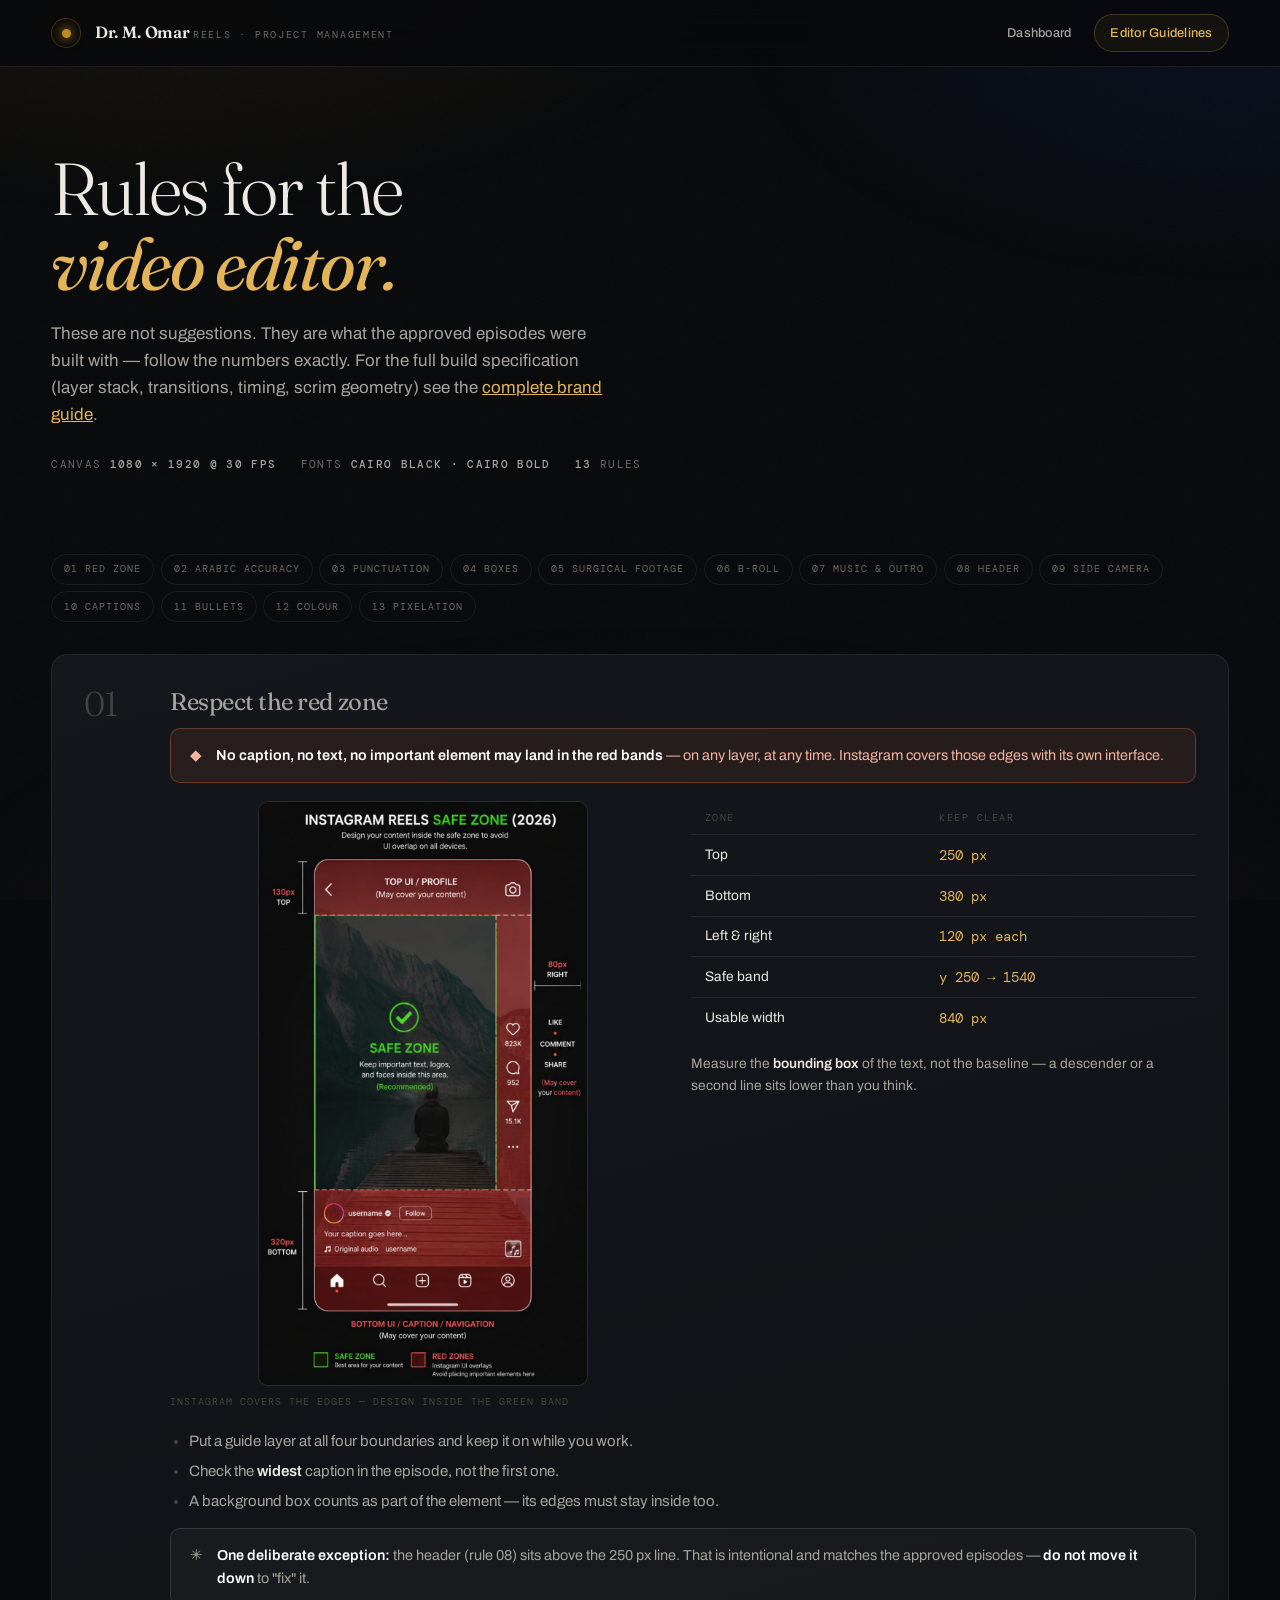
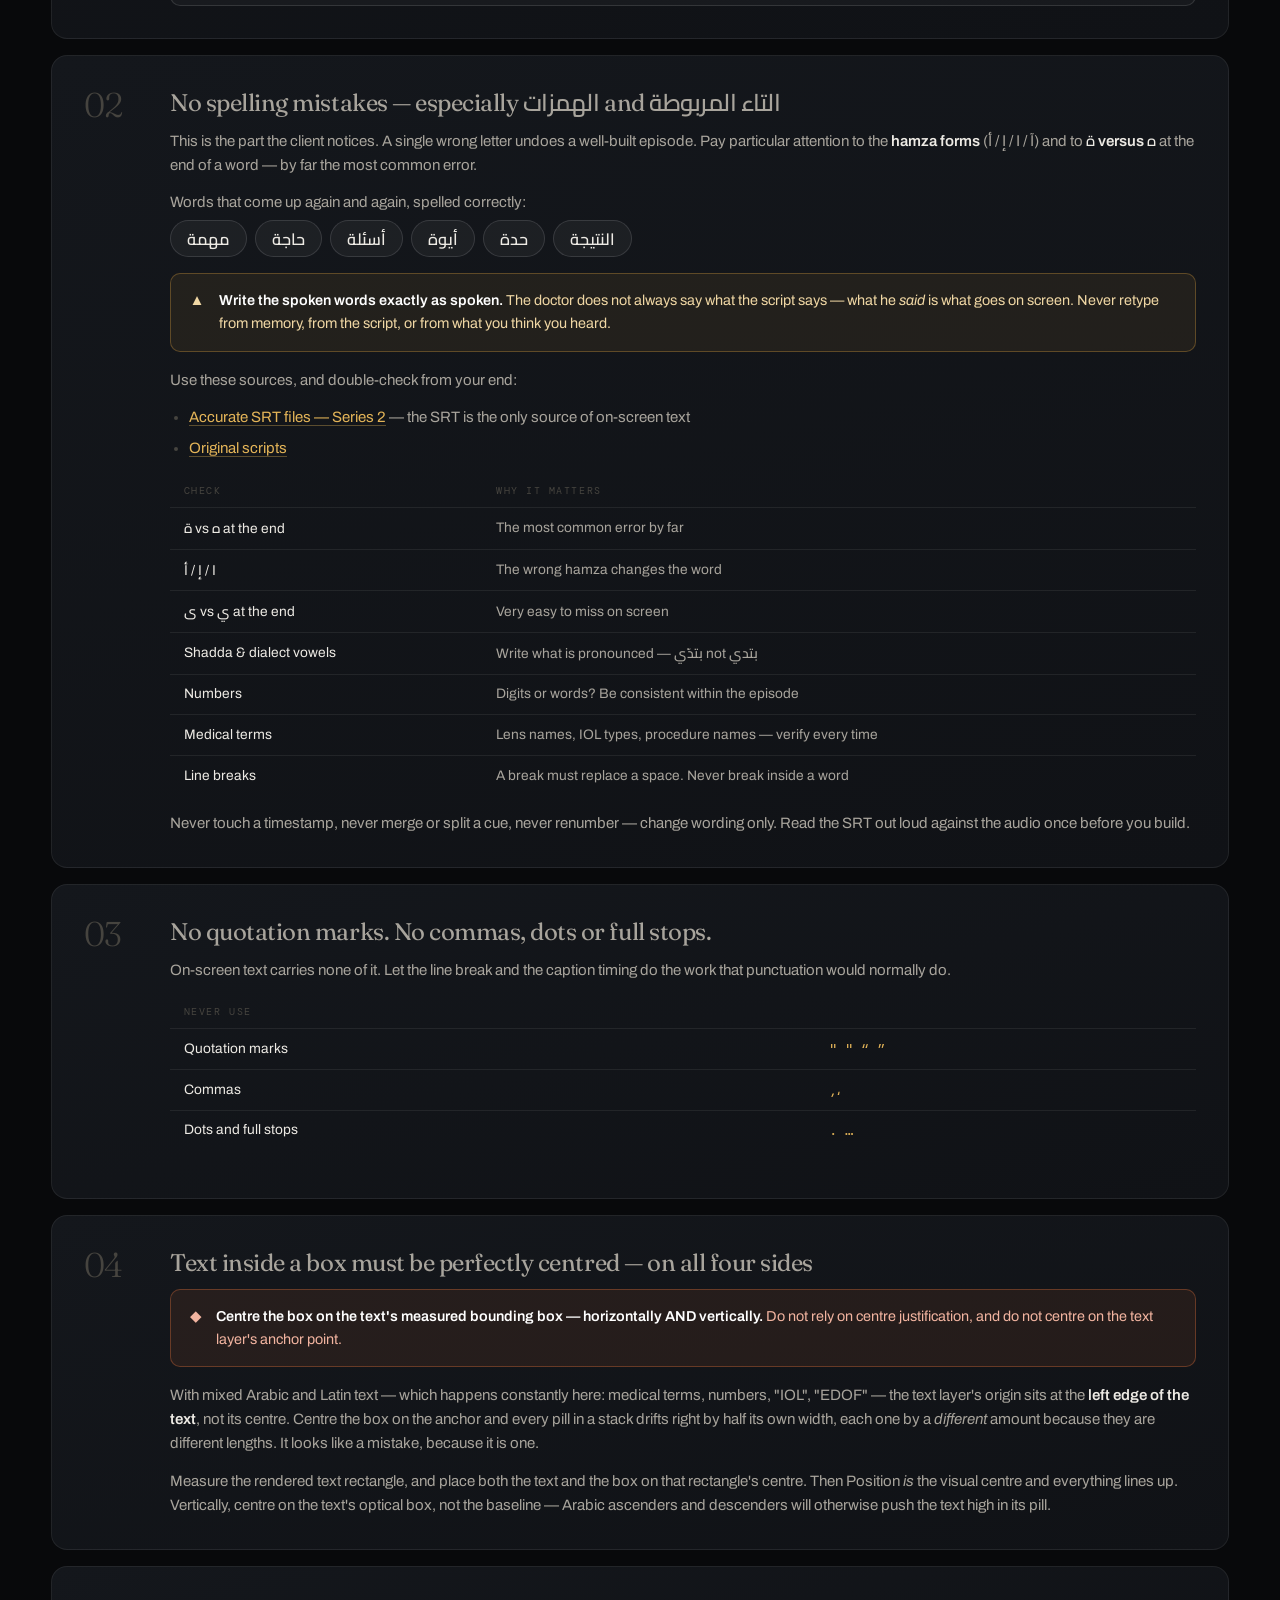
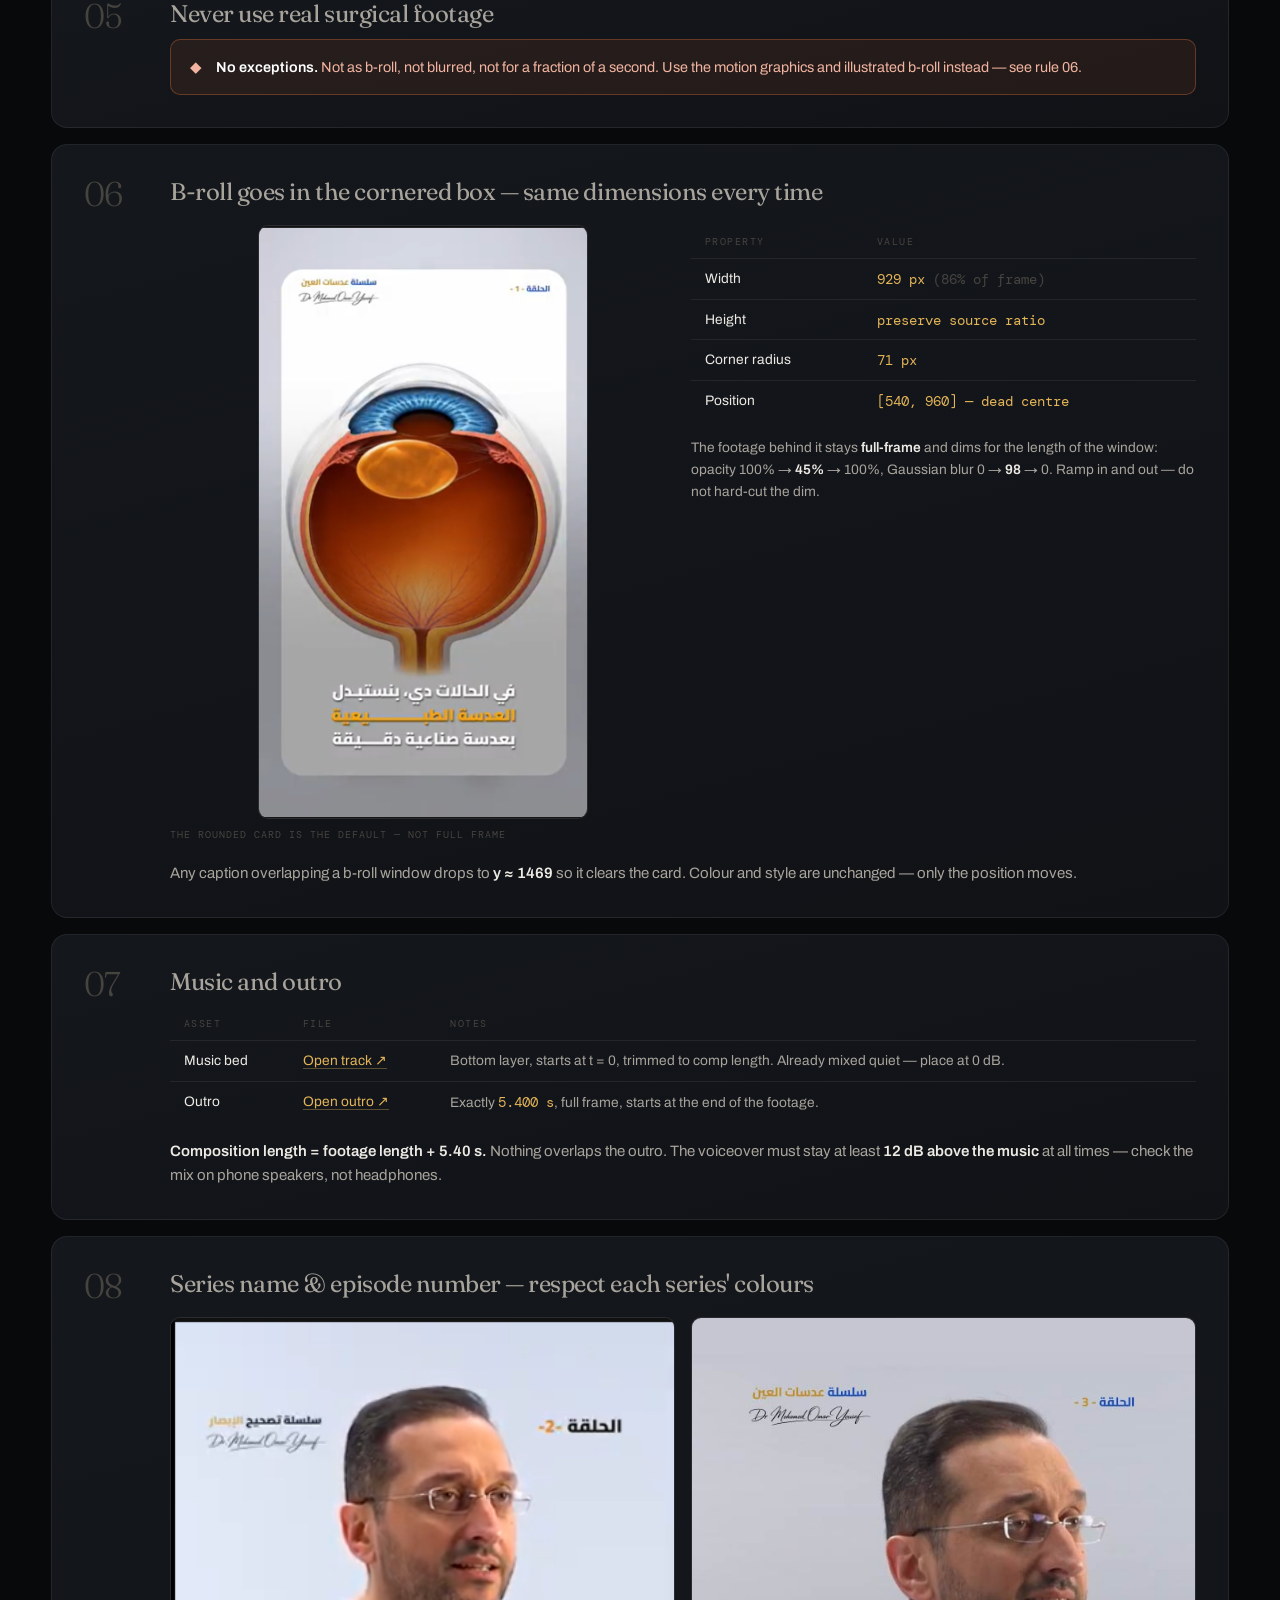
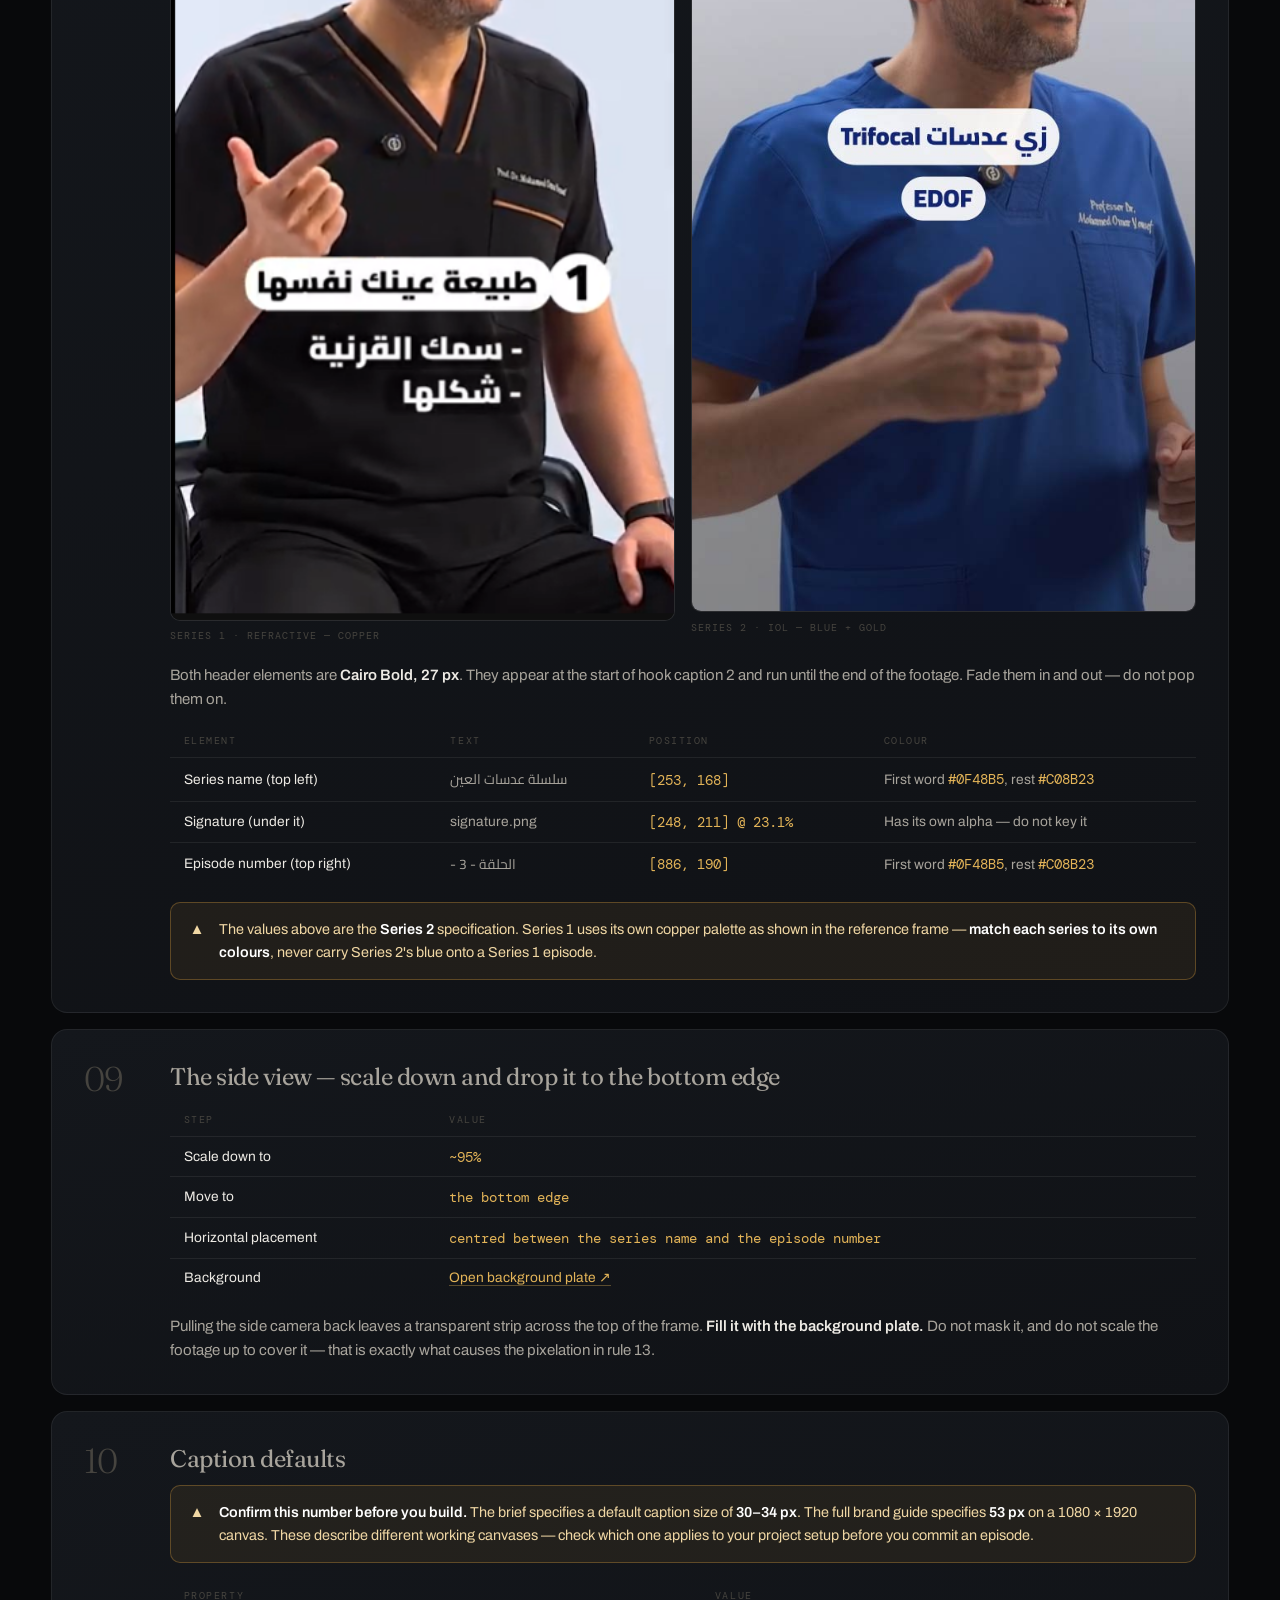
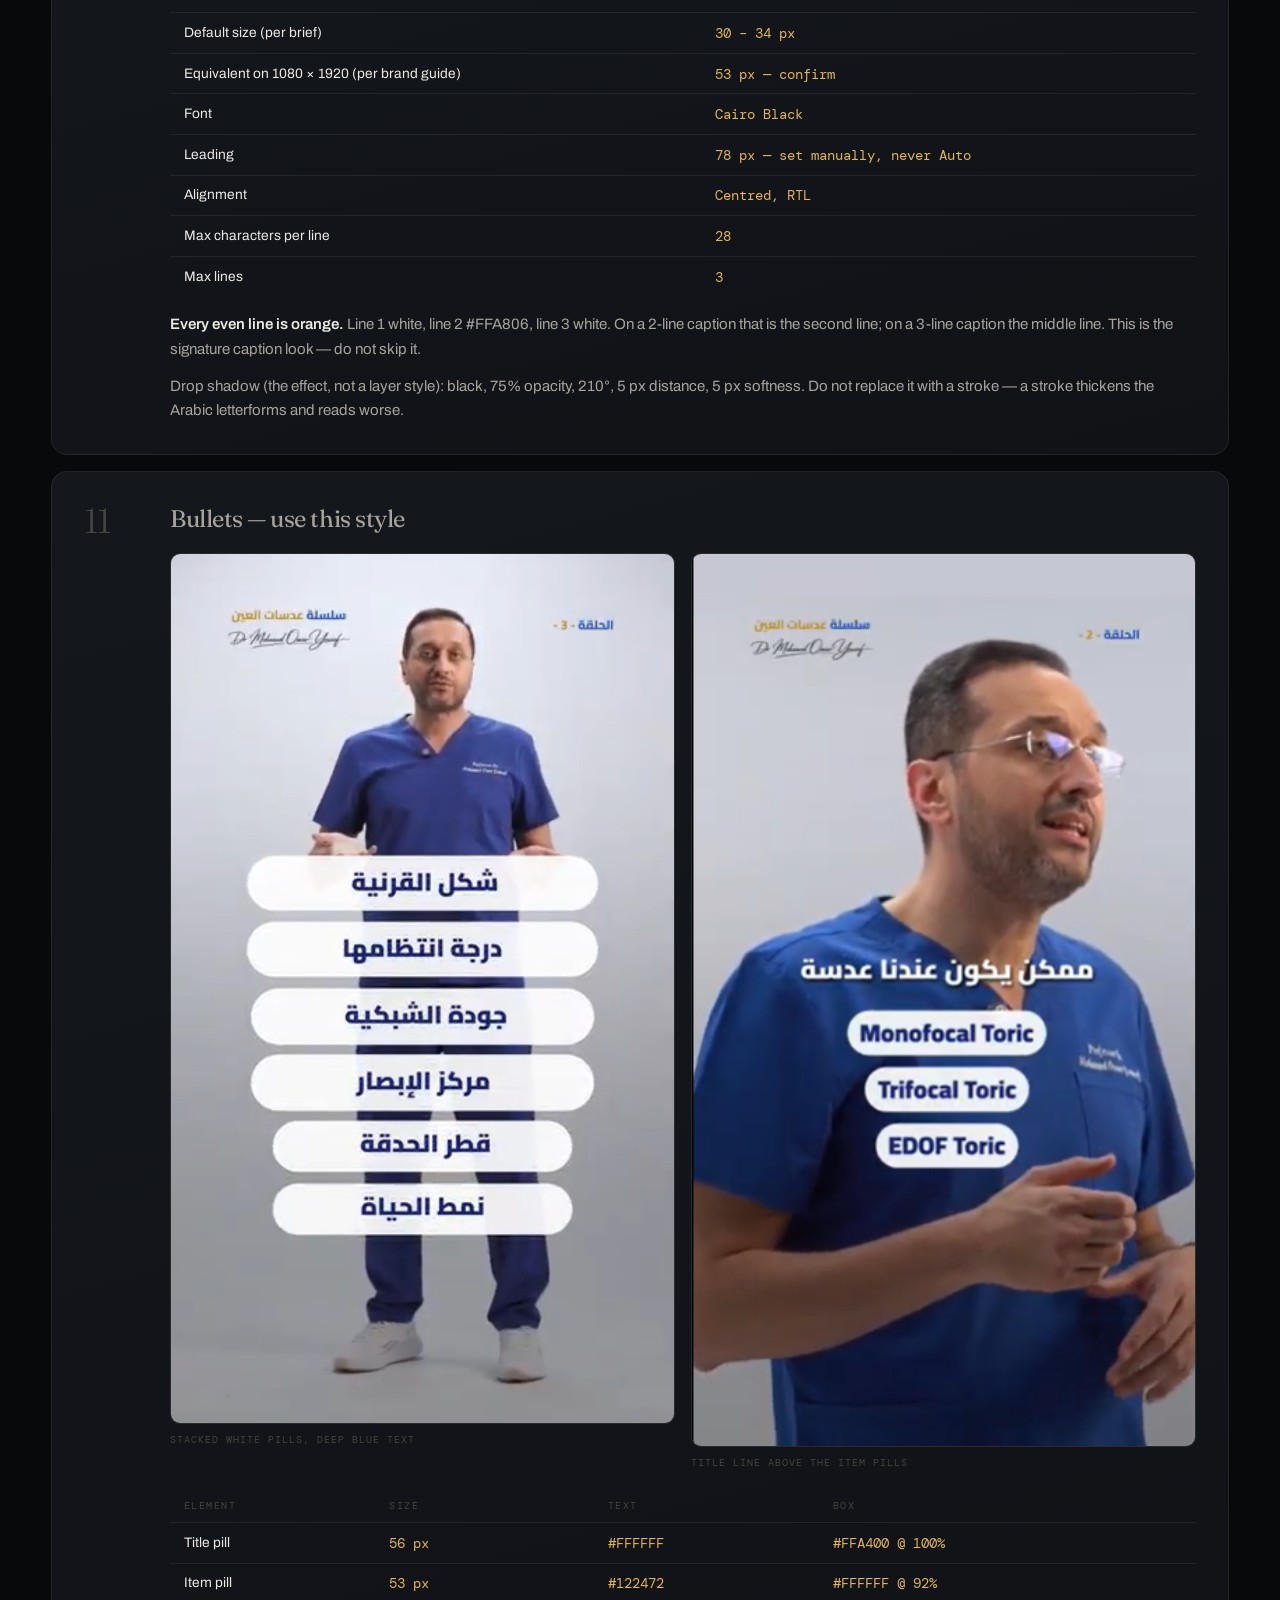
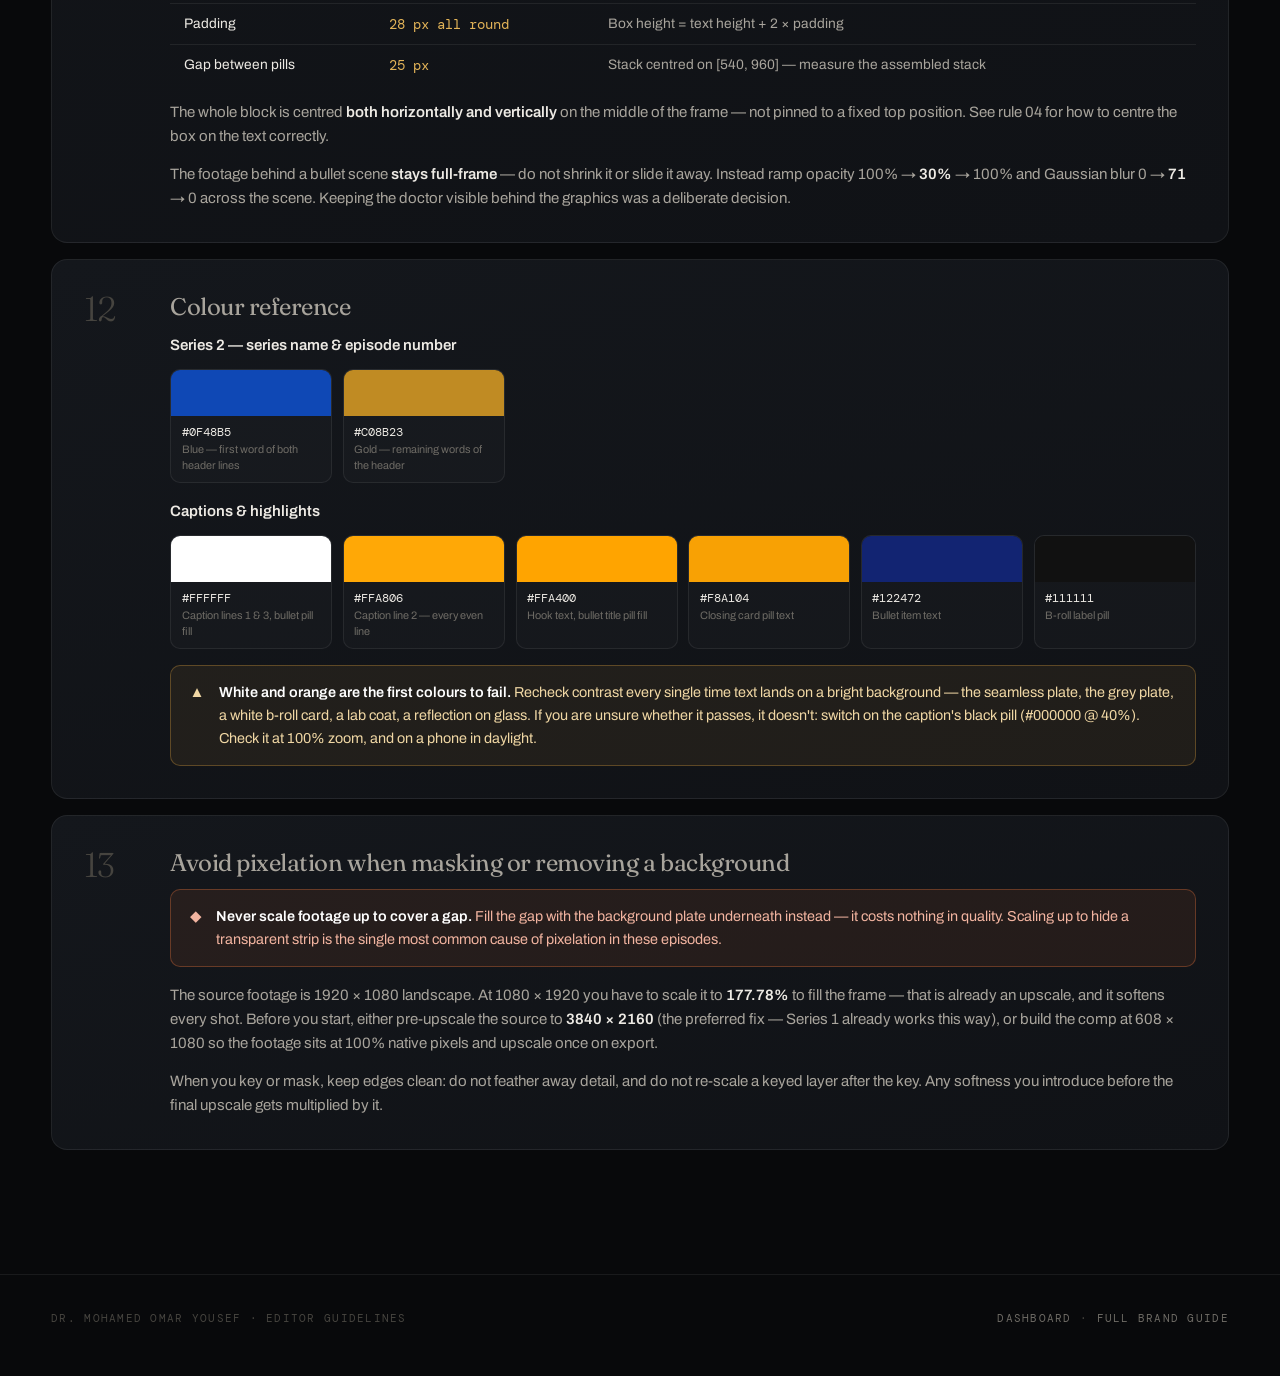
==== guidelines.html @ a5e3f199 "Add reels project management site Static two-view site tracking delivery of 50 reels across three se" ====
<!DOCTYPE html>
<html lang="en">
<head>
<meta charset="utf-8">
<meta name="viewport" content="width=device-width, initial-scale=1">
<title>Editor Guidelines · Dr. M. Omar Reels</title>
<meta name="description" content="Brand and technical rules every reel must follow — red zone, Arabic accuracy, b-roll, headers, bullets and colour.">
<meta name="theme-color" content="#08090B">
<link rel="preconnect" href="https://fonts.googleapis.com">
<link rel="preconnect" href="https://fonts.gstatic.com" crossorigin>
<link rel="stylesheet" href="css/style.css">
<link rel="icon" href="data:image/svg+xml,%3Csvg xmlns='http://www.w3.org/2000/svg' viewBox='0 0 32 32'%3E%3Ccircle cx='16' cy='16' r='14' fill='none' stroke='%23C08B23' stroke-width='2'/%3E%3Ccircle cx='16' cy='16' r='5' fill='%23C08B23'/%3E%3C/svg%3E">
</head>
<body>
<div id="page">

  <!-- ==================================================== masthead ==== -->
  <header class="masthead">
    <div class="shell masthead__in">
      <a class="brand" href="index.html">
        <span class="brand__mark"><i></i></span>
        <span class="brand__txt">
          <span class="brand__name">Dr. M. Omar</span>
          <span class="brand__sub">Reels · Project Management</span>
        </span>
      </a>
      <nav class="nav">
        <a href="index.html">Dashboard</a>
        <a href="guidelines.html" aria-current="page">Editor Guidelines</a>
      </nav>
    </div>
  </header>

  <!-- ======================================================== hero ==== -->
  <section class="shell hero">
    <h1 class="hero__title" data-rise style="animation-delay:.05s">
      Rules for the<br><em>video editor.</em>
    </h1>
    <p class="hero__lede" data-rise style="animation-delay:.14s">
      These are not suggestions. They are what the approved episodes were built with — follow the
      numbers exactly. For the full build specification (layer stack, transitions, timing, scrim
      geometry) see the <a href="M-Omar-Editor-Guide.md" style="color:var(--gold-lift)">complete brand guide</a>.
    </p>
    <div class="hero__meta" data-rise style="animation-delay:.22s">
      <span>Canvas <b>1080 × 1920 @ 30 fps</b></span>
      <span>Fonts <b>Cairo Black · Cairo Bold</b></span>
      <span><b>13</b> rules</span>
    </div>
  </section>

  <section class="shell section section--tight">
    <nav class="toc" aria-label="Jump to a rule">
      <a href="#r1">01 Red zone</a>
      <a href="#r2">02 Arabic accuracy</a>
      <a href="#r3">03 Punctuation</a>
      <a href="#r4">04 Boxes</a>
      <a href="#r5">05 Surgical footage</a>
      <a href="#r6">06 B-roll</a>
      <a href="#r7">07 Music &amp; outro</a>
      <a href="#r8">08 Header</a>
      <a href="#r9">09 Side camera</a>
      <a href="#r10">10 Captions</a>
      <a href="#r11">11 Bullets</a>
      <a href="#r12">12 Colour</a>
      <a href="#r13">13 Pixelation</a>
    </nav>

    <div class="rules">

      <!-- ================================================= 01 red zone -->
      <article class="rule" id="r1">
        <div class="rule__no">01</div>
        <div class="rule__body">
          <h2 class="rule__title">Respect the red zone</h2>

          <div class="callout callout--danger">
            <span class="callout__ic">◆</span>
            <span><strong>No caption, no text, no important element may land in the red bands</strong> —
            on any layer, at any time. Instagram covers those edges with its own interface.</span>
          </div>

          <div class="figs figs--2">
            <figure class="fig--tall">
              <img src="assets/redzones.jpeg" alt="Instagram Reels safe zone diagram showing the top, bottom and side areas covered by Instagram's interface.">
              <figcaption>Instagram covers the edges — design inside the green band</figcaption>
            </figure>
            <div>
              <div class="scroll-x">
                <table class="spec">
                  <thead><tr><th>Zone</th><th>Keep clear</th></tr></thead>
                  <tbody>
                    <tr><td>Top</td><td class="num">250 px</td></tr>
                    <tr><td>Bottom</td><td class="num">380 px</td></tr>
                    <tr><td>Left &amp; right</td><td class="num">120 px each</td></tr>
                    <tr><td>Safe band</td><td class="num">y 250 → 1540</td></tr>
                    <tr><td>Usable width</td><td class="num">840 px</td></tr>
                  </tbody>
                </table>
              </div>
              <p style="font-size:.86rem">Measure the <strong>bounding box</strong> of the text, not the
              baseline — a descender or a second line sits lower than you think.</p>
            </div>
          </div>

          <ul>
            <li>Put a guide layer at all four boundaries and keep it on while you work.</li>
            <li>Check the <strong>widest</strong> caption in the episode, not the first one.</li>
            <li>A background box counts as part of the element — its edges must stay inside too.</li>
          </ul>

          <div class="callout callout--info">
            <span class="callout__ic">✳</span>
            <span><strong>One deliberate exception:</strong> the header (rule 08) sits above the 250 px line.
            That is intentional and matches the approved episodes — <strong>do not move it down</strong> to
            "fix" it.</span>
          </div>
        </div>
      </article>

      <!-- ========================================== 02 arabic accuracy -->
      <article class="rule" id="r2">
        <div class="rule__no">02</div>
        <div class="rule__body">
          <h2 class="rule__title">No spelling mistakes — especially
            <span class="ar-i">الهمزات</span> and <span class="ar-i">التاء المربوطة</span></h2>

          <p>This is the part the client notices. A single wrong letter undoes a well-built episode.
          Pay particular attention to the <strong>hamza forms</strong>
          (<span class="ar-i">أ</span> / <span class="ar-i">إ</span> / <span class="ar-i">ا</span> /
          <span class="ar-i">آ</span>) and to
          <strong><span class="ar-i">ة</span> versus <span class="ar-i">ه</span></strong>
          at the end of a word — by far the most common error.</p>

          <p style="margin-bottom:.35rem">Words that come up again and again, spelled correctly:</p>
          <div class="chips">
            <span class="chip">مهمة</span>
            <span class="chip">حاجة</span>
            <span class="chip">أسئلة</span>
            <span class="chip">أيوة</span>
            <span class="chip">حدة</span>
            <span class="chip">النتيجة</span>
          </div>

          <div class="callout callout--warn">
            <span class="callout__ic">▲</span>
            <span><strong>Write the spoken words exactly as spoken.</strong> The doctor does not always say
            what the script says — what he <em>said</em> is what goes on screen. Never retype from memory,
            from the script, or from what you think you heard.</span>
          </div>

          <p>Use these sources, and double-check from your end:</p>
          <ul>
            <li><a href="https://drive.google.com/drive/folders/1Gv-S6XoAuWYHJNNFXZYc7jdrGKgbDcB-?usp=drive_link" target="_blank" rel="noopener">Accurate SRT files — Series 2</a> — the SRT is the only source of on-screen text</li>
            <li><a href="https://drive.google.com/drive/folders/1Jg8bCKgJIcH0jaZLfi2qgSb6Cyv3QJ2F?usp=sharing" target="_blank" rel="noopener">Original scripts</a></li>
          </ul>

          <div class="scroll-x">
            <table class="spec">
              <thead><tr><th>Check</th><th>Why it matters</th></tr></thead>
              <tbody>
                <tr><td><span class="ar-i">ة</span> vs <span class="ar-i">ه</span> at the end</td><td>The most common error by far</td></tr>
                <tr><td><span class="ar-i">أ</span> / <span class="ar-i">إ</span> / <span class="ar-i">ا</span></td><td>The wrong hamza changes the word</td></tr>
                <tr><td><span class="ar-i">ى</span> vs <span class="ar-i">ي</span> at the end</td><td>Very easy to miss on screen</td></tr>
                <tr><td>Shadda &amp; dialect vowels</td><td>Write what is pronounced — <span class="ar-i">بتدّي</span> not <span class="ar-i">بتدي</span></td></tr>
                <tr><td>Numbers</td><td>Digits or words? Be consistent within the episode</td></tr>
                <tr><td>Medical terms</td><td>Lens names, IOL types, procedure names — verify every time</td></tr>
                <tr><td>Line breaks</td><td>A break must replace a space. Never break inside a word</td></tr>
              </tbody>
            </table>
          </div>

          <p>Never touch a timestamp, never merge or split a cue, never renumber — change wording only.
          Read the SRT out loud against the audio once before you build.</p>
        </div>
      </article>

      <!-- ============================================== 03 punctuation -->
      <article class="rule" id="r3">
        <div class="rule__no">03</div>
        <div class="rule__body">
          <h2 class="rule__title">No quotation marks. No commas, dots or full stops.</h2>
          <p>On-screen text carries none of it. Let the line break and the caption timing do the work
          that punctuation would normally do.</p>
          <div class="scroll-x">
            <table class="spec">
              <thead><tr><th>Never use</th><th></th></tr></thead>
              <tbody>
                <tr><td>Quotation marks</td><td class="num">" "  “ ”</td></tr>
                <tr><td>Commas</td><td class="num">,<span class="ar-i"> ،</span></td></tr>
                <tr><td>Dots and full stops</td><td class="num">. …</td></tr>
              </tbody>
            </table>
          </div>
        </div>
      </article>

      <!-- ==================================================== 04 boxes -->
      <article class="rule" id="r4">
        <div class="rule__no">04</div>
        <div class="rule__body">
          <h2 class="rule__title">Text inside a box must be perfectly centred — on all four sides</h2>

          <div class="callout callout--danger">
            <span class="callout__ic">◆</span>
            <span><strong>Centre the box on the text's measured bounding box — horizontally AND vertically.</strong>
            Do not rely on centre justification, and do not centre on the text layer's anchor point.</span>
          </div>

          <p>With mixed Arabic and Latin text — which happens constantly here: medical terms, numbers,
          "IOL", "EDOF" — the text layer's origin sits at the <strong>left edge of the text</strong>, not
          its centre. Centre the box on the anchor and every pill in a stack drifts right by half its own
          width, each one by a <em>different</em> amount because they are different lengths. It looks like
          a mistake, because it is one.</p>

          <p>Measure the rendered text rectangle, and place both the text and the box on that rectangle's
          centre. Then Position <em>is</em> the visual centre and everything lines up. Vertically, centre on
          the text's optical box, not the baseline — Arabic ascenders and descenders will otherwise push
          the text high in its pill.</p>
        </div>
      </article>

      <!-- ======================================== 05 surgical footage -->
      <article class="rule" id="r5">
        <div class="rule__no">05</div>
        <div class="rule__body">
          <h2 class="rule__title">Never use real surgical footage</h2>
          <div class="callout callout--danger">
            <span class="callout__ic">◆</span>
            <span><strong>No exceptions.</strong> Not as b-roll, not blurred, not for a fraction of a second.
            Use the motion graphics and illustrated b-roll instead — see rule 06.</span>
          </div>
        </div>
      </article>

      <!-- =================================================== 06 b-roll -->
      <article class="rule" id="r6">
        <div class="rule__no">06</div>
        <div class="rule__body">
          <h2 class="rule__title">B-roll goes in the cornered box — same dimensions every time</h2>

          <div class="figs figs--2">
            <figure class="fig--tall">
              <img src="assets/b-roll.png" alt="Reference frame showing an illustrated eye anatomy b-roll inside a rounded-corner card, centred in the frame.">
              <figcaption>The rounded card is the default — not full frame</figcaption>
            </figure>
            <div>
              <div class="scroll-x">
                <table class="spec">
                  <thead><tr><th>Property</th><th>Value</th></tr></thead>
                  <tbody>
                    <tr><td>Width</td><td class="num">929 px <span style="color:var(--ink-4)">(86% of frame)</span></td></tr>
                    <tr><td>Height</td><td class="num">preserve source ratio</td></tr>
                    <tr><td>Corner radius</td><td class="num">71 px</td></tr>
                    <tr><td>Position</td><td class="num">[540, 960] — dead centre</td></tr>
                  </tbody>
                </table>
              </div>
              <p style="font-size:.86rem">The footage behind it stays <strong>full-frame</strong> and dims for
              the length of the window: opacity 100% → <strong>45%</strong> → 100%, Gaussian blur
              0 → <strong>98</strong> → 0. Ramp in and out — do not hard-cut the dim.</p>
            </div>
          </div>

          <p>Any caption overlapping a b-roll window drops to <strong>y ≈ 1469</strong> so it clears the card.
          Colour and style are unchanged — only the position moves.</p>
        </div>
      </article>

      <!-- ============================================ 07 music & outro -->
      <article class="rule" id="r7">
        <div class="rule__no">07</div>
        <div class="rule__body">
          <h2 class="rule__title">Music and outro</h2>
          <div class="scroll-x">
            <table class="spec">
              <thead><tr><th>Asset</th><th>File</th><th>Notes</th></tr></thead>
              <tbody>
                <tr>
                  <td>Music bed</td>
                  <td><a href="https://drive.google.com/file/d/1z9OhkHvdQCPN05PzRhO80NV8N_zx_z05/view?usp=drive_link" target="_blank" rel="noopener">Open track ↗</a></td>
                  <td>Bottom layer, starts at t = 0, trimmed to comp length. Already mixed quiet — place at 0 dB.</td>
                </tr>
                <tr>
                  <td>Outro</td>
                  <td><a href="https://drive.google.com/file/d/1ix5SlYmuafrogoQrj1qOy3j7zuZPOysA/view?usp=drive_link" target="_blank" rel="noopener">Open outro ↗</a></td>
                  <td>Exactly <span class="num">5.400 s</span>, full frame, starts at the end of the footage.</td>
                </tr>
              </tbody>
            </table>
          </div>
          <p><strong>Composition length = footage length + 5.40 s.</strong> Nothing overlaps the outro.
          The voiceover must stay at least <strong>12 dB above the music</strong> at all times — check the
          mix on phone speakers, not headphones.</p>
        </div>
      </article>

      <!-- =================================================== 08 header -->
      <article class="rule" id="r8">
        <div class="rule__no">08</div>
        <div class="rule__body">
          <h2 class="rule__title">Series name &amp; episode number — respect each series' colours</h2>

          <div class="figs figs--2">
            <figure>
              <img src="assets/series%20name%20and%20episode%20number1.png" alt="Frame from Series 1 showing the series name top-left in copper and the episode number top-right.">
              <figcaption>Series 1 · Refractive — copper</figcaption>
            </figure>
            <figure>
              <img src="assets/series%20name%20and%20episode%20number2.jpg" alt="Frame from Series 2 showing the series name top-left in blue and gold and the episode number top-right.">
              <figcaption>Series 2 · IOL — blue + gold</figcaption>
            </figure>
          </div>

          <p>Both header elements are <strong>Cairo Bold, 27 px</strong>. They appear at the start of hook
          caption 2 and run until the end of the footage. Fade them in and out — do not pop them on.</p>

          <div class="scroll-x">
            <table class="spec">
              <thead><tr><th>Element</th><th>Text</th><th>Position</th><th>Colour</th></tr></thead>
              <tbody>
                <tr>
                  <td>Series name (top left)</td>
                  <td><span class="ar">سلسلة عدسات العين</span></td>
                  <td class="num">[253, 168]</td>
                  <td>First word <span class="num">#0F48B5</span>, rest <span class="num">#C08B23</span></td>
                </tr>
                <tr>
                  <td>Signature (under it)</td>
                  <td>signature.png</td>
                  <td class="num">[248, 211] @ 23.1%</td>
                  <td>Has its own alpha — do not key it</td>
                </tr>
                <tr>
                  <td>Episode number (top right)</td>
                  <td><span class="ar">الحلقة - 3 -</span></td>
                  <td class="num">[886, 190]</td>
                  <td>First word <span class="num">#0F48B5</span>, rest <span class="num">#C08B23</span></td>
                </tr>
              </tbody>
            </table>
          </div>

          <div class="callout callout--warn">
            <span class="callout__ic">▲</span>
            <span>The values above are the <strong>Series 2</strong> specification. Series 1 uses its own
            copper palette as shown in the reference frame — <strong>match each series to its own colours</strong>,
            never carry Series 2's blue onto a Series 1 episode.</span>
          </div>
        </div>
      </article>

      <!-- ============================================== 09 side camera -->
      <article class="rule" id="r9">
        <div class="rule__no">09</div>
        <div class="rule__body">
          <h2 class="rule__title">The side view — scale down and drop it to the bottom edge</h2>

          <div class="scroll-x">
            <table class="spec">
              <thead><tr><th>Step</th><th>Value</th></tr></thead>
              <tbody>
                <tr><td>Scale down to</td><td class="num">~95%</td></tr>
                <tr><td>Move to</td><td class="num">the bottom edge</td></tr>
                <tr><td>Horizontal placement</td><td class="num">centred between the series name and the episode number</td></tr>
                <tr><td>Background</td><td><a href="https://drive.google.com/file/d/1zzOFiGHV4MzyqHwbMk514cpH5InfbuA6/view?usp=drive_link" target="_blank" rel="noopener">Open background plate ↗</a></td></tr>
              </tbody>
            </table>
          </div>

          <p>Pulling the side camera back leaves a transparent strip across the top of the frame.
          <strong>Fill it with the background plate.</strong> Do not mask it, and do not scale the footage
          up to cover it — that is exactly what causes the pixelation in rule 13.</p>
        </div>
      </article>

      <!-- ================================================= 10 captions -->
      <article class="rule" id="r10">
        <div class="rule__no">10</div>
        <div class="rule__body">
          <h2 class="rule__title">Caption defaults</h2>

          <div class="callout callout--warn">
            <span class="callout__ic">▲</span>
            <span><strong>Confirm this number before you build.</strong> The brief specifies a default caption
            size of <strong>30–34 px</strong>. The full brand guide specifies <strong>53 px</strong> on a
            1080 × 1920 canvas. These describe different working canvases — check which one applies to your
            project setup before you commit an episode.</span>
          </div>

          <div class="scroll-x">
            <table class="spec">
              <thead><tr><th>Property</th><th>Value</th></tr></thead>
              <tbody>
                <tr><td>Default size (per brief)</td><td class="num">30 – 34 px</td></tr>
                <tr><td>Equivalent on 1080 × 1920 (per brand guide)</td><td class="num">53 px — confirm</td></tr>
                <tr><td>Font</td><td class="num">Cairo Black</td></tr>
                <tr><td>Leading</td><td class="num">78 px — set manually, never Auto</td></tr>
                <tr><td>Alignment</td><td class="num">Centred, RTL</td></tr>
                <tr><td>Max characters per line</td><td class="num">28</td></tr>
                <tr><td>Max lines</td><td class="num">3</td></tr>
              </tbody>
            </table>
          </div>

          <p><strong>Every even line is orange.</strong> Line 1 white, line 2 <span class="num">#FFA806</span>,
          line 3 white. On a 2-line caption that is the second line; on a 3-line caption the middle line.
          This is the signature caption look — do not skip it.</p>

          <p>Drop shadow (the effect, not a layer style): black, 75% opacity, 210°, 5 px distance, 5 px
          softness. Do not replace it with a stroke — a stroke thickens the Arabic letterforms and reads worse.</p>
        </div>
      </article>

      <!-- ================================================== 11 bullets -->
      <article class="rule" id="r11">
        <div class="rule__no">11</div>
        <div class="rule__body">
          <h2 class="rule__title">Bullets — use this style</h2>

          <div class="figs figs--2">
            <figure>
              <img src="assets/bullets.jpeg" alt="Frame showing six white rounded pills stacked vertically with deep blue Arabic text, over the doctor.">
              <figcaption>Stacked white pills, deep blue text</figcaption>
            </figure>
            <figure>
              <img src="assets/bullets%202.png" alt="Frame showing a white heading line above three smaller white pills containing lens type names.">
              <figcaption>Title line above the item pills</figcaption>
            </figure>
          </div>

          <div class="scroll-x">
            <table class="spec">
              <thead><tr><th>Element</th><th>Size</th><th>Text</th><th>Box</th></tr></thead>
              <tbody>
                <tr><td>Title pill</td><td class="num">56 px</td><td class="num">#FFFFFF</td><td class="num">#FFA400 @ 100%</td></tr>
                <tr><td>Item pill</td><td class="num">53 px</td><td class="num">#122472</td><td class="num">#FFFFFF @ 92%</td></tr>
                <tr><td>Padding</td><td class="num">28 px all round</td><td colspan="2">Box height = text height + 2 × padding</td></tr>
                <tr><td>Gap between pills</td><td class="num">25 px</td><td colspan="2">Stack centred on [540, 960] — measure the assembled stack</td></tr>
              </tbody>
            </table>
          </div>

          <p>The whole block is centred <strong>both horizontally and vertically</strong> on the middle of the
          frame — not pinned to a fixed top position. See rule 04 for how to centre the box on the text
          correctly.</p>

          <p>The footage behind a bullet scene <strong>stays full-frame</strong> — do not shrink it or slide
          it away. Instead ramp opacity 100% → <strong>30%</strong> → 100% and Gaussian blur
          0 → <strong>71</strong> → 0 across the scene. Keeping the doctor visible behind the graphics was a
          deliberate decision.</p>
        </div>
      </article>

      <!-- =================================================== 12 colour -->
      <article class="rule" id="r12">
        <div class="rule__no">12</div>
        <div class="rule__body">
          <h2 class="rule__title">Colour reference</h2>

          <p style="margin-bottom:.75rem"><strong>Series 2 — series name &amp; episode number</strong></p>
          <div class="swatches">
            <div class="sw"><div class="sw__c" style="background:#0F48B5"></div><div class="sw__m"><div class="sw__hex">#0F48B5</div><div class="sw__u">Blue — first word of both header lines</div></div></div>
            <div class="sw"><div class="sw__c" style="background:#C08B23"></div><div class="sw__m"><div class="sw__hex">#C08B23</div><div class="sw__u">Gold — remaining words of the header</div></div></div>
          </div>

          <p style="margin-bottom:.75rem"><strong>Captions &amp; highlights</strong></p>
          <div class="swatches">
            <div class="sw"><div class="sw__c" style="background:#FFFFFF"></div><div class="sw__m"><div class="sw__hex">#FFFFFF</div><div class="sw__u">Caption lines 1 &amp; 3, bullet pill fill</div></div></div>
            <div class="sw"><div class="sw__c" style="background:#FFA806"></div><div class="sw__m"><div class="sw__hex">#FFA806</div><div class="sw__u">Caption line 2 — every even line</div></div></div>
            <div class="sw"><div class="sw__c" style="background:#FFA400"></div><div class="sw__m"><div class="sw__hex">#FFA400</div><div class="sw__u">Hook text, bullet title pill fill</div></div></div>
            <div class="sw"><div class="sw__c" style="background:#F8A104"></div><div class="sw__m"><div class="sw__hex">#F8A104</div><div class="sw__u">Closing card pill text</div></div></div>
            <div class="sw"><div class="sw__c" style="background:#122472"></div><div class="sw__m"><div class="sw__hex">#122472</div><div class="sw__u">Bullet item text</div></div></div>
            <div class="sw"><div class="sw__c" style="background:#111111"></div><div class="sw__m"><div class="sw__hex">#111111</div><div class="sw__u">B-roll label pill</div></div></div>
          </div>

          <div class="callout callout--warn">
            <span class="callout__ic">▲</span>
            <span><strong>White and orange are the first colours to fail.</strong> Recheck contrast every single
            time text lands on a bright background — the seamless plate, the grey plate, a white b-roll card, a
            lab coat, a reflection on glass. If you are unsure whether it passes, it doesn't: switch on the
            caption's black pill (<span class="num">#000000</span> @ 40%). Check it at 100% zoom, and on a
            phone in daylight.</span>
          </div>
        </div>
      </article>

      <!-- =============================================== 13 pixelation -->
      <article class="rule" id="r13">
        <div class="rule__no">13</div>
        <div class="rule__body">
          <h2 class="rule__title">Avoid pixelation when masking or removing a background</h2>

          <div class="callout callout--danger">
            <span class="callout__ic">◆</span>
            <span><strong>Never scale footage up to cover a gap.</strong> Fill the gap with the background
            plate underneath instead — it costs nothing in quality. Scaling up to hide a transparent strip
            is the single most common cause of pixelation in these episodes.</span>
          </div>

          <p>The source footage is 1920 × 1080 landscape. At 1080 × 1920 you have to scale it to
          <strong>177.78%</strong> to fill the frame — that is already an upscale, and it softens every shot.
          Before you start, either pre-upscale the source to <strong>3840 × 2160</strong> (the preferred fix —
          Series 1 already works this way), or build the comp at 608 × 1080 so the footage sits at 100% native
          pixels and upscale once on export.</p>

          <p>When you key or mask, keep edges clean: do not feather away detail, and do not re-scale a keyed
          layer after the key. Any softness you introduce before the final upscale gets multiplied by it.</p>
        </div>
      </article>

    </div>
  </section>

  <!-- ======================================================== foot ==== -->
  <footer class="foot">
    <div class="shell foot__in">
      <span>Dr. Mohamed Omar Yousef · Editor guidelines</span>
      <span><a href="index.html">Dashboard</a> · <a href="M-Omar-Editor-Guide.md">Full brand guide</a></span>
    </div>
  </footer>

</div>
</body>
</html>
---- css/style.css ----
/* ============================================================================
   Dr. M. Omar Reels — Project Management System
   Design: clinical luxury. Near-black ground, warm gold hairlines,
   high-contrast serif display, restrained motion.
   ========================================================================== */

@import url('https://fonts.googleapis.com/css2?family=Fraunces:opsz,wght@9..144,300;9..144,400;9..144,600;9..144,700&family=Archivo:wght@400;500;600;700&family=DM+Mono:wght@400;500&family=Cairo:wght@400;600;700;900&display=swap');

/* ---------------------------------------------------------------- tokens -- */
:root {
  /* ground */
  --ground:        #08090B;
  --ground-2:      #0C0E11;
  --panel:         #101216;
  --panel-2:       #14171C;
  --panel-hi:      #191D23;

  /* hairlines */
  --line:          rgba(255, 255, 255, 0.07);
  --line-2:        rgba(255, 255, 255, 0.12);
  --line-gold:     rgba(192, 139, 35, 0.30);

  /* ink */
  --ink:           #EDEAE4;
  --ink-2:         #A8A49C;
  --ink-3:         #6E6B65;
  --ink-4:         #46443F;

  /* brand */
  --gold:          #C08B23;
  --gold-lift:     #E3B458;
  --gold-glow:     rgba(192, 139, 35, 0.14);

  /* status */
  --st-published:      #C08B23;
  --st-approved:       #4CA96B;
  --st-revisions:      #E2703A;
  --st-review:         #E0A33E;
  --st-notstarted:     #3A3D44;

  /* geometry */
  --r-sm: 6px;
  --r-md: 10px;
  --r-lg: 16px;
  --r-xl: 22px;

  --pad:      clamp(1.15rem, 3.2vw, 2rem);
  --gutter:   clamp(1.1rem, 4vw, 3.25rem);
  --maxw:     1280px;

  /* type */
  --f-display: 'Fraunces', 'Iowan Old Style', Georgia, serif;
  --f-ui:      'Archivo', 'Helvetica Neue', Helvetica, sans-serif;
  --f-mono:    'DM Mono', ui-monospace, 'SF Mono', Menlo, monospace;
  --f-ar:      'Cairo', 'Segoe UI', Tahoma, sans-serif;

  --ease: cubic-bezier(0.22, 0.68, 0.36, 1);
}

/* ------------------------------------------------------------------ base -- */
*, *::before, *::after { box-sizing: border-box; }

html { -webkit-text-size-adjust: 100%; scroll-behavior: smooth; }

body {
  margin: 0;
  background: var(--ground);
  color: var(--ink);
  font-family: var(--f-ui);
  font-size: 15px;
  line-height: 1.6;
  -webkit-font-smoothing: antialiased;
  -moz-osx-font-smoothing: grayscale;
  overflow-x: hidden;
}

/* atmospheric wash — two very slow radial gradients, fixed behind everything */
body::before {
  content: "";
  position: fixed;
  inset: 0;
  pointer-events: none;
  z-index: 0;
  background:
    radial-gradient(78vw 52vh at 12% -8%, rgba(192, 139, 35, 0.10), transparent 62%),
    radial-gradient(64vw 46vh at 96% 4%, rgba(15, 72, 181, 0.11), transparent 60%),
    radial-gradient(90vw 60vh at 50% 108%, rgba(200, 128, 46, 0.06), transparent 66%);
}

/* fine grain overlay for depth */
body::after {
  content: "";
  position: fixed;
  inset: 0;
  pointer-events: none;
  z-index: 1;
  opacity: 0.035;
  background-image: url("data:image/svg+xml,%3Csvg xmlns='http://www.w3.org/2000/svg' width='140' height='140'%3E%3Cfilter id='n'%3E%3CfeTurbulence type='fractalNoise' baseFrequency='0.9' numOctaves='3'/%3E%3C/filter%3E%3Crect width='140' height='140' filter='url(%23n)'/%3E%3C/svg%3E");
}

#page { position: relative; z-index: 2; }

a { color: inherit; }

::selection { background: rgba(192, 139, 35, 0.30); color: #fff; }

:focus-visible {
  outline: 2px solid var(--gold-lift);
  outline-offset: 3px;
  border-radius: 3px;
}

.shell {
  width: 100%;
  max-width: var(--maxw);
  margin-inline: auto;
  padding-inline: var(--gutter);
}

/* Grid and flex items default to min-width:auto, which lets a wide child
   (a table, a long token) push its container past the viewport. Every direct
   item of a grid here is allowed to shrink instead. */
.dash > *, .dash__side > *, .miniset > *, .serieslist > *,
.rules > *, .figs > *, .swatches > *, .updates > * { min-width: 0; }
.rule__body, .series__names, .update__list { min-width: 0; }

/* Arabic text — always RTL, always Cairo, never breaks the LTR layout */
.ar {
  font-family: var(--f-ar);
  direction: rtl;
  unicode-bidi: isolate;
  text-align: right;
  line-height: 1.85;
}

/* Inline Arabic sitting inside an English sentence. `isolate` is what keeps
   the visual order matching the source order — without it, adjacent Arabic
   runs either side of an English word swap places. */
.ar-i {
  font-family: var(--f-ar);
  direction: rtl;
  unicode-bidi: isolate;
  font-weight: 600;
}

.mono {
  font-family: var(--f-mono);
  font-feature-settings: "tnum" 1;
}

/* eyebrow label used above every major block */
.eyebrow {
  font-family: var(--f-mono);
  font-size: 0.66rem;
  letter-spacing: 0.22em;
  text-transform: uppercase;
  color: var(--ink-3);
  display: flex;
  align-items: center;
  gap: 0.9rem;
  margin: 0 0 1.4rem;
}
.eyebrow::after {
  content: "";
  flex: 1;
  height: 1px;
  background: linear-gradient(90deg, var(--line-2), transparent);
}

/* ============================================================== masthead == */
.masthead {
  position: sticky;
  top: 0;
  z-index: 60;
  background: rgba(8, 9, 11, 0.82);
  backdrop-filter: blur(18px) saturate(140%);
  -webkit-backdrop-filter: blur(18px) saturate(140%);
  border-bottom: 1px solid var(--line);
}

.masthead__in {
  display: flex;
  align-items: center;
  justify-content: space-between;
  gap: 1.5rem;
  min-height: 66px;
  padding-block: 0.75rem;
}

.brand {
  display: flex;
  align-items: center;
  gap: 0.85rem;
  text-decoration: none;
  min-width: 0;
}

/* the eye mark */
.brand__mark {
  flex: none;
  width: 30px;
  height: 30px;
  border-radius: 50%;
  border: 1px solid var(--line-gold);
  display: grid;
  place-items: center;
  background: radial-gradient(circle at 50% 50%, var(--gold-glow), transparent 70%);
}
.brand__mark i {
  width: 9px;
  height: 9px;
  border-radius: 50%;
  background: var(--gold);
  box-shadow: 0 0 12px 1px rgba(192, 139, 35, 0.55);
  display: block;
}

.brand__txt { min-width: 0; }
.brand__name {
  font-family: var(--f-display);
  font-weight: 600;
  font-size: 1.02rem;
  letter-spacing: -0.01em;
  line-height: 1.15;
  white-space: nowrap;
}
.brand__sub {
  font-family: var(--f-mono);
  font-size: 0.6rem;
  letter-spacing: 0.18em;
  text-transform: uppercase;
  color: var(--ink-3);
  white-space: nowrap;
}

.nav { display: flex; align-items: center; gap: 0.4rem; }

.nav a {
  font-size: 0.8rem;
  font-weight: 500;
  letter-spacing: 0.02em;
  text-decoration: none;
  color: var(--ink-2);
  padding: 0.5rem 0.95rem;
  border-radius: 999px;
  border: 1px solid transparent;
  transition: color 0.22s var(--ease), background 0.22s var(--ease), border-color 0.22s var(--ease);
  white-space: nowrap;
}
.nav a:hover { color: var(--ink); background: rgba(255,255,255,0.045); }
.nav a[aria-current="page"] {
  color: var(--gold-lift);
  border-color: var(--line-gold);
  background: rgba(192, 139, 35, 0.07);
}

/* On narrow screens the brand strapline and the two nav links collide.
   Drop the strapline first, then tighten the nav. */
@media (max-width: 560px) {
  .masthead__in { gap: 0.75rem; }
  .brand__sub { display: none; }
  .brand__name { font-size: 0.95rem; }
  .nav a { padding: 0.45rem 0.7rem; font-size: 0.74rem; }
}
@media (max-width: 380px) {
  .brand__name { font-size: 0.86rem; }
  .nav a { padding: 0.4rem 0.55rem; font-size: 0.68rem; }
}

/* =================================================================== hero = */
.hero {
  padding-block: clamp(2.75rem, 7vw, 5.25rem) clamp(1.75rem, 4vw, 2.75rem);
}

.hero__title {
  font-family: var(--f-display);
  font-optical-sizing: auto;
  font-weight: 300;
  font-size: clamp(2.35rem, 7.2vw, 4.6rem);
  line-height: 1.02;
  letter-spacing: -0.028em;
  margin: 0 0 1.15rem;
  max-width: 15ch;
}
.hero__title em {
  font-style: italic;
  font-weight: 400;
  color: var(--gold-lift);
}

.hero__lede {
  color: var(--ink-2);
  font-size: clamp(0.95rem, 1.5vw, 1.06rem);
  max-width: 56ch;
  margin: 0 0 1.75rem;
}

.hero__meta {
  display: flex;
  flex-wrap: wrap;
  align-items: center;
  gap: 0.6rem 1.5rem;
  font-family: var(--f-mono);
  font-size: 0.7rem;
  letter-spacing: 0.12em;
  text-transform: uppercase;
  color: var(--ink-3);
}
.hero__meta b { color: var(--ink-2); font-weight: 500; }

.pulse {
  display: inline-block;
  width: 6px; height: 6px;
  border-radius: 50%;
  background: var(--st-approved);
  margin-right: 0.5rem;
  box-shadow: 0 0 0 0 rgba(76, 169, 107, 0.6);
  animation: pulse 2.6s infinite;
}
@keyframes pulse {
  0%   { box-shadow: 0 0 0 0 rgba(76, 169, 107, 0.5); }
  70%  { box-shadow: 0 0 0 7px rgba(76, 169, 107, 0); }
  100% { box-shadow: 0 0 0 0 rgba(76, 169, 107, 0); }
}

/* ============================================================== sections == */
.section { padding-block: clamp(2.25rem, 5vw, 3.5rem); }
.section--tight { padding-block: clamp(1.5rem, 3vw, 2.25rem); }

/* ============================================================= dashboard == */
.dash {
  display: grid;
  grid-template-columns: 1.45fr 1fr;
  gap: 1rem;
  align-items: stretch;
}
@media (max-width: 900px) { .dash { grid-template-columns: 1fr; } }

.card {
  position: relative;
  background: linear-gradient(160deg, var(--panel-2), var(--panel));
  border: 1px solid var(--line);
  border-radius: var(--r-lg);
  padding: var(--pad);
  overflow: hidden;
}

/* --- overall card --- */
.overall { display: flex; flex-direction: column; justify-content: space-between; gap: 1.5rem; }

.overall__glow {
  position: absolute;
  top: -55%; right: -18%;
  width: 62%; aspect-ratio: 1;
  border-radius: 50%;
  background: radial-gradient(circle, var(--gold-glow), transparent 68%);
  pointer-events: none;
}

.overall__num {
  display: flex;
  align-items: baseline;
  gap: 0.5rem;
  font-family: var(--f-display);
  font-weight: 300;
  letter-spacing: -0.04em;
  line-height: 0.9;
}
.overall__num .big {
  font-size: clamp(4.2rem, 15vw, 9rem);
  color: var(--ink);
}
.overall__num .of {
  font-size: clamp(1.4rem, 4vw, 2.4rem);
  color: var(--ink-4);
}

.overall__pct {
  font-family: var(--f-mono);
  font-size: 0.78rem;
  letter-spacing: 0.1em;
  color: var(--gold-lift);
  text-transform: uppercase;
}

/* --- right column stack --- */
.dash__side { display: grid; gap: 1rem; grid-template-rows: auto 1fr; }

.kpi { display: flex; align-items: center; justify-content: space-between; gap: 1rem; }
.kpi__num {
  font-family: var(--f-display);
  font-weight: 300;
  font-size: clamp(2.4rem, 7vw, 3.4rem);
  line-height: 1;
  letter-spacing: -0.035em;
}
.kpi__lbl {
  font-family: var(--f-mono);
  font-size: 0.66rem;
  letter-spacing: 0.18em;
  text-transform: uppercase;
  color: var(--ink-3);
  text-align: right;
  max-width: 15ch;
}
.kpi--review .kpi__num { color: var(--st-review); }

/* --- per-series mini cards --- */
.miniset { display: grid; gap: 0.7rem; align-content: start; }

.mini {
  position: relative;
  display: grid;
  grid-template-columns: 1fr auto;
  align-items: center;
  gap: 0.35rem 1rem;
  padding: 0.9rem 1rem 0.9rem 1.15rem;
  background: rgba(255,255,255,0.022);
  border: 1px solid var(--line);
  border-radius: var(--r-md);
  text-decoration: none;
  transition: background 0.25s var(--ease), border-color 0.25s var(--ease), transform 0.25s var(--ease);
}
.mini:hover {
  background: rgba(255,255,255,0.05);
  border-color: var(--line-2);
  transform: translateX(2px);
}
.mini::before {
  content: "";
  position: absolute;
  left: 0; top: 12%; bottom: 12%;
  width: 2px;
  border-radius: 0 2px 2px 0;
  background: var(--accent, var(--gold));
}
.mini__name {
  font-size: 0.86rem;
  font-weight: 600;
  letter-spacing: -0.005em;
}
.mini__name span {
  font-family: var(--f-mono);
  font-size: 0.62rem;
  letter-spacing: 0.14em;
  color: var(--ink-4);
  margin-right: 0.55rem;
}
.mini__count {
  font-family: var(--f-mono);
  font-size: 0.78rem;
  color: var(--ink-2);
  white-space: nowrap;
}
.mini__count b { color: var(--accent-lift, var(--gold-lift)); font-weight: 500; }
.mini__bar { grid-column: 1 / -1; }

/* --- segmented progress bar --- */
.bar {
  display: flex;
  width: 100%;
  height: 5px;
  border-radius: 999px;
  overflow: hidden;
  background: rgba(255,255,255,0.05);
  gap: 1.5px;
}
.bar--lg { height: 9px; gap: 2px; }

.bar span {
  display: block;
  height: 100%;
  width: 0;
  transition: width 1.1s var(--ease);
}
.bar span:first-child { border-radius: 999px 0 0 999px; }
.bar span:last-child  { border-radius: 0 999px 999px 0; }

.seg-published   { background: var(--st-published); }
.seg-approved    { background: var(--st-approved); }
.seg-revisions   { background: var(--st-revisions); }
.seg-in-review   { background: var(--st-review); }
.seg-not-started { background: var(--st-notstarted); }

/* legend */
.legend {
  display: flex;
  flex-wrap: wrap;
  gap: 0.45rem 1.15rem;
  margin-top: 1.15rem;
  font-family: var(--f-mono);
  font-size: 0.64rem;
  letter-spacing: 0.1em;
  text-transform: uppercase;
  color: var(--ink-3);
}
.legend i {
  display: inline-block;
  width: 8px; height: 8px;
  border-radius: 2px;
  margin-right: 0.45rem;
  vertical-align: 0;
}

/* ================================================================ updates = */
.updates { display: grid; gap: 0.85rem; }

.update {
  display: grid;
  grid-template-columns: 118px 1fr;
  gap: 0 1.75rem;
  padding: 1.15rem 1.35rem;
  background: linear-gradient(160deg, var(--panel-2), var(--panel));
  border: 1px solid var(--line);
  border-radius: var(--r-md);
}
.update--latest {
  border-color: var(--line-gold);
  background:
    linear-gradient(160deg, rgba(192, 139, 35, 0.09), rgba(192, 139, 35, 0.015)),
    var(--panel-2);
}

.update__date {
  font-family: var(--f-mono);
  font-size: 0.72rem;
  letter-spacing: 0.06em;
  color: var(--ink-3);
  padding-top: 0.15rem;
}
.update--latest .update__date { color: var(--gold-lift); }

.update__tag {
  display: inline-block;
  margin-top: 0.5rem;
  font-size: 0.56rem;
  letter-spacing: 0.2em;
  padding: 0.15rem 0.5rem;
  border: 1px solid var(--line-gold);
  border-radius: 999px;
  color: var(--gold-lift);
}

.update__list { margin: 0; padding: 0; list-style: none; display: grid; gap: 0.75rem; }
.update__item { display: flex; gap: 0.75rem; align-items: baseline; }
.update__owner {
  flex: none;
  font-family: var(--f-mono);
  font-size: 0.66rem;
  letter-spacing: 0.12em;
  text-transform: uppercase;
  color: var(--ground);
  background: var(--gold);
  padding: 0.2rem 0.55rem;
  border-radius: var(--r-sm);
  font-weight: 500;
}
.update__text { color: var(--ink); font-size: 0.94rem; }

@media (max-width: 620px) {
  .update { grid-template-columns: 1fr; gap: 0.9rem; }
  .update__tag { margin-top: 0.35rem; margin-left: 0.6rem; }
}

/* =============================================================== accordion */
.serieslist { display: grid; gap: 0.9rem; }

.series {
  border: 1px solid var(--line);
  border-radius: var(--r-lg);
  background: linear-gradient(165deg, var(--panel-2), var(--panel));
  overflow: hidden;
  position: relative;
}
.series::before {
  content: "";
  position: absolute;
  left: 0; top: 0; bottom: 0;
  width: 3px;
  background: linear-gradient(180deg, var(--accent), transparent 85%);
}

.series__head {
  width: 100%;
  display: grid;
  grid-template-columns: auto 1fr auto auto;
  align-items: center;
  gap: 0.3rem 1.35rem;
  padding: 1.3rem clamp(1rem, 3vw, 1.75rem);
  background: none;
  border: 0;
  color: inherit;
  font: inherit;
  text-align: left;
  cursor: pointer;
  transition: background 0.25s var(--ease);
}
.series__head:hover { background: rgba(255,255,255,0.028); }

.series__no {
  font-family: var(--f-mono);
  font-size: 0.64rem;
  letter-spacing: 0.16em;
  color: var(--accent-lift);
  border: 1px solid var(--line-2);
  border-radius: 999px;
  padding: 0.3rem 0.7rem;
  white-space: nowrap;
}

.series__names { min-width: 0; }
.series__name {
  font-family: var(--f-display);
  font-weight: 400;
  font-size: clamp(1.25rem, 3.2vw, 1.72rem);
  letter-spacing: -0.02em;
  line-height: 1.15;
}
.series__namear {
  font-family: var(--f-ar);
  direction: rtl;
  unicode-bidi: isolate;
  font-size: 0.82rem;
  color: var(--ink-3);
  line-height: 1.7;
  display: block;
}

.series__stat { text-align: right; white-space: nowrap; }
.series__count {
  font-family: var(--f-mono);
  font-size: 0.95rem;
  color: var(--ink);
}
.series__count b { color: var(--accent-lift); font-weight: 500; }
.series__of { color: var(--ink-4); }
.series__statlbl {
  font-family: var(--f-mono);
  font-size: 0.58rem;
  letter-spacing: 0.18em;
  text-transform: uppercase;
  color: var(--ink-4);
  display: block;
}

.series__chev {
  width: 30px; height: 30px;
  display: grid; place-items: center;
  border: 1px solid var(--line-2);
  border-radius: 50%;
  color: var(--ink-2);
  transition: transform 0.32s var(--ease), border-color 0.25s var(--ease), color 0.25s var(--ease);
}
.series__head[aria-expanded="true"] .series__chev {
  transform: rotate(180deg);
  border-color: var(--accent);
  color: var(--accent-lift);
}
.series__chev svg { width: 13px; height: 13px; }

.series__barwrap { grid-column: 1 / -1; padding-top: 0.35rem; }

/* TBD colour flag */
.tbd {
  display: inline-block;
  font-family: var(--f-mono);
  font-size: 0.54rem;
  letter-spacing: 0.16em;
  text-transform: uppercase;
  color: var(--st-revisions);
  border: 1px dashed rgba(226, 112, 58, 0.5);
  border-radius: 999px;
  padding: 0.1rem 0.45rem;
  margin-left: 0.6rem;
  vertical-align: 2px;
}

/* --- panel body --- */
.series__body {
  display: grid;
  grid-template-rows: 0fr;
  transition: grid-template-rows 0.42s var(--ease);
}
.series__body[data-open="true"] { grid-template-rows: 1fr; }
.series__bodyin { overflow: hidden; }

/* ================================================================== table = */
.tbl { width: 100%; border-collapse: collapse; }

.tbl thead th {
  font-family: var(--f-mono);
  font-size: 0.6rem;
  font-weight: 400;
  letter-spacing: 0.18em;
  text-transform: uppercase;
  color: var(--ink-4);
  text-align: left;
  padding: 0.75rem clamp(0.5rem, 1.5vw, 0.9rem);
  border-top: 1px solid var(--line);
  border-bottom: 1px solid var(--line);
  background: rgba(0,0,0,0.22);
  white-space: nowrap;
}
.tbl thead th:first-child { padding-left: clamp(1rem, 3vw, 1.75rem); }
.tbl thead th:last-child  { padding-right: clamp(1rem, 3vw, 1.75rem); text-align: right; }
/* the Episode column holds right-aligned Arabic — its header follows it */
.tbl thead th:nth-child(2) { text-align: right; }

.tbl tbody tr {
  border-bottom: 1px solid var(--line);
  transition: background 0.2s var(--ease);
}
.tbl tbody tr:last-child { border-bottom: 0; }
.tbl tbody tr:hover { background: rgba(255,255,255,0.026); }
.tbl tbody tr.is-linked { cursor: pointer; }

.tbl td {
  padding: 0.85rem clamp(0.5rem, 1.5vw, 0.9rem);
  vertical-align: middle;
}
.tbl td:first-child { padding-left: clamp(1rem, 3vw, 1.75rem); }
.tbl td:last-child  { padding-right: clamp(1rem, 3vw, 1.75rem); text-align: right; }

/* episode number */
.ep {
  font-family: var(--f-mono);
  font-size: 0.75rem;
  color: var(--ink-2);
  white-space: nowrap;
}
.ep--intro { color: var(--accent-lift); letter-spacing: 0.1em; text-transform: uppercase; font-size: 0.66rem; }

/* title cell */
.tcell { display: flex; align-items: center; gap: 0.7rem; justify-content: flex-end; }
.ttl {
  font-family: var(--f-ar);
  direction: rtl;
  unicode-bidi: isolate;
  text-align: right;
  font-size: 0.94rem;
  line-height: 1.75;
  color: var(--ink);
  flex: 1;
  min-width: 0;
}

.linkchip {
  flex: none;
  display: inline-grid;
  place-items: center;
  width: 26px; height: 26px;
  border-radius: 50%;
  border: 1px solid var(--line-2);
  color: var(--ink-3);
  text-decoration: none;
  transition: all 0.22s var(--ease);
}
.linkchip:hover {
  color: var(--ground);
  background: var(--gold);
  border-color: var(--gold);
  transform: translateY(-1px);
}
.linkchip svg { width: 11px; height: 11px; }

/* status pill */
.pill {
  display: inline-flex;
  align-items: center;
  gap: 0.45rem;
  font-family: var(--f-mono);
  font-size: 0.63rem;
  letter-spacing: 0.13em;
  text-transform: uppercase;
  padding: 0.32rem 0.7rem;
  border-radius: 999px;
  border: 1px solid;
  white-space: nowrap;
}
.pill i { width: 5px; height: 5px; border-radius: 50%; background: currentColor; flex: none; }

.pill--published   { color: var(--ground);        background: var(--st-published); border-color: var(--st-published); font-weight: 500; }
.pill--published i { background: var(--ground); }
.pill--approved    { color: var(--st-approved);   background: rgba(76,169,107,0.10);  border-color: rgba(76,169,107,0.42); }
.pill--revisions   { color: var(--st-revisions);  background: rgba(226,112,58,0.09);  border-color: rgba(226,112,58,0.45); border-style: dashed; }
.pill--in-review   { color: var(--st-review);     background: rgba(224,163,62,0.09);  border-color: rgba(224,163,62,0.40); }
.pill--not-started { color: var(--ink-3);         background: transparent;            border-color: var(--line-2); }

/* reviewer checkboxes (display only) */
.checks { display: flex; gap: 1.1rem; align-items: center; }

.chk {
  display: inline-flex;
  align-items: center;
  gap: 0.45rem;
  font-size: 0.76rem;
  color: var(--ink-3);
  white-space: nowrap;
}
.chk__box {
  width: 15px; height: 15px;
  flex: none;
  border-radius: 4px;
  border: 1px solid var(--line-2);
  display: grid;
  place-items: center;
  color: transparent;
  transition: all 0.22s var(--ease);
}
.chk__box svg { width: 9px; height: 9px; }
.chk.is-on { color: var(--ink); }
.chk.is-on .chk__box {
  background: var(--st-approved);
  border-color: var(--st-approved);
  color: var(--ground);
}

/* the band that covers the checkboxes once approved / published */
.band {
  display: flex;
  align-items: center;
  justify-content: center;
  gap: 0.5rem;
  font-family: var(--f-mono);
  font-size: 0.62rem;
  letter-spacing: 0.2em;
  text-transform: uppercase;
  padding: 0.42rem 0.85rem;
  border-radius: var(--r-sm);
  white-space: nowrap;
}
.band--ready {
  color: var(--st-approved);
  background: rgba(76, 169, 107, 0.11);
  border: 1px solid rgba(76, 169, 107, 0.34);
}
.band--published {
  color: var(--gold-lift);
  background: rgba(192, 139, 35, 0.13);
  border: 1px solid var(--line-gold);
}
.band svg { width: 11px; height: 11px; flex: none; }

.date {
  font-family: var(--f-mono);
  font-size: 0.75rem;
  color: var(--ink-2);
  white-space: nowrap;
}
.date--none { color: var(--ink-4); }

/* ---- table -> cards under 880px ---- */
@media (max-width: 880px) {
  .tbl thead { display: none; }
  .tbl, .tbl tbody { display: block; width: 100%; }

  .tbl tbody tr {
    display: grid;
    grid-template-columns: auto minmax(0, 1fr);
    grid-template-areas:
      "ep     status"
      "title  title"
      "rev    rev"
      "date   date";
    align-items: center;
    gap: 0.7rem 1rem;
    padding: 1.1rem clamp(1rem, 4vw, 1.5rem);
    border-bottom: 1px solid var(--line);
  }

  .tbl td { display: block; padding: 0 !important; }
  .tbl td[data-c="ep"]      { grid-area: ep; }
  .tbl td[data-c="status"]  { grid-area: status; justify-self: end; }
  .tbl td[data-c="title"]   { grid-area: title; }
  .tbl td[data-c="reviews"] { grid-area: rev; }
  .tbl td[data-c="date"]    { grid-area: date; text-align: left !important; }

  .tbl td[data-c="date"] .date {
    font-size: 0.66rem;
    letter-spacing: 0.14em;
    text-transform: uppercase;
    color: var(--ink-4);
  }
  .tbl td[data-c="date"] .date::before { content: "Published · "; }

  /* the ready/published band spans the card on mobile */
  .band { justify-content: flex-start; }
}

/* ============================================================ guidelines == */
.rules { display: grid; gap: 1rem; }

.rule {
  position: relative;
  display: grid;
  grid-template-columns: 62px 1fr;
  gap: 0 1.5rem;
  padding: clamp(1.35rem, 3vw, 2rem);
  background: linear-gradient(165deg, var(--panel-2), var(--panel));
  border: 1px solid var(--line);
  border-radius: var(--r-lg);
  scroll-margin-top: 90px;
}

.rule__no {
  font-family: var(--f-display);
  font-weight: 300;
  font-size: 2.15rem;
  line-height: 1;
  color: var(--ink-4);
  letter-spacing: -0.04em;
}

.rule__title {
  font-family: var(--f-display);
  font-weight: 400;
  font-size: clamp(1.2rem, 2.8vw, 1.5rem);
  letter-spacing: -0.02em;
  line-height: 1.25;
  margin: 0 0 0.65rem;
}

.rule__body { color: var(--ink-2); font-size: 0.94rem; }
.rule__body > *:first-child { margin-top: 0; }
.rule__body > *:last-child  { margin-bottom: 0; }
.rule__body p { margin: 0 0 0.85rem; }
.rule__body strong { color: var(--ink); font-weight: 600; }
.rule__body a {
  color: var(--gold-lift);
  text-decoration: none;
  border-bottom: 1px solid rgba(227, 180, 88, 0.35);
  transition: border-color 0.2s var(--ease);
}
.rule__body a:hover { border-bottom-color: var(--gold-lift); }

.rule__body ul { margin: 0 0 0.9rem; padding-left: 1.15rem; }
.rule__body li { margin-bottom: 0.4rem; }
.rule__body li::marker { color: var(--ink-4); }

@media (max-width: 620px) {
  .rule { grid-template-columns: 1fr; gap: 0.5rem; }
  .rule__no { font-size: 1.5rem; }
}

/* callouts */
.callout {
  display: flex;
  gap: 0.9rem;
  padding: 0.95rem 1.15rem;
  border-radius: var(--r-md);
  margin: 0 0 1rem;
  font-size: 0.9rem;
  line-height: 1.6;
  border: 1px solid;
}
.callout__ic { flex: none; font-size: 0.95rem; line-height: 1.5; }
.callout--danger  { color: #F2B4A0; background: rgba(226,112,58,0.09);  border-color: rgba(226,112,58,0.35); }
.callout--warn    { color: #F0D7A4; background: rgba(224,163,62,0.08);  border-color: rgba(224,163,62,0.32); }
.callout--info    { color: var(--ink-2); background: rgba(255,255,255,0.03); border-color: var(--line-2); }
.callout strong { color: #fff; }

/* spec table */
.spec { width: 100%; border-collapse: collapse; margin: 0 0 1rem; font-size: 0.86rem; }
.spec th, .spec td {
  text-align: left;
  padding: 0.55rem 0.85rem;
  border-bottom: 1px solid var(--line);
}
.spec th {
  font-family: var(--f-mono);
  font-size: 0.6rem;
  font-weight: 400;
  letter-spacing: 0.16em;
  text-transform: uppercase;
  color: var(--ink-4);
}
.spec td:first-child { color: var(--ink); }
.spec td { color: var(--ink-2); }
.spec tr:last-child td { border-bottom: 0; }
.spec .num { font-family: var(--f-mono); color: var(--gold-lift); white-space: nowrap; }

.scroll-x { overflow-x: auto; -webkit-overflow-scrolling: touch; }

/* figures */
.figs { display: grid; gap: 1rem; margin: 1.15rem 0; }
.figs--2 { grid-template-columns: repeat(auto-fit, minmax(210px, 1fr)); }
@media (max-width: 640px) { .figs--2 { grid-template-columns: 1fr; } }

figure { margin: 0; }
figure img {
  display: block;
  width: 100%;
  height: auto;
  border-radius: var(--r-md);
  border: 1px solid var(--line-2);
  background: var(--ground-2);
}
figcaption {
  font-family: var(--f-mono);
  font-size: 0.62rem;
  letter-spacing: 0.1em;
  text-transform: uppercase;
  color: var(--ink-4);
  margin-top: 0.55rem;
  line-height: 1.5;
}

.fig--tall img { max-width: 330px; margin-inline: auto; }

/* arabic example chips */
.chips { display: flex; flex-wrap: wrap; gap: 0.5rem; margin: 0.35rem 0 1rem; }
.chip {
  font-family: var(--f-ar);
  direction: rtl;
  unicode-bidi: isolate;
  font-size: 1.02rem;
  font-weight: 600;
  color: var(--ink);
  background: rgba(255,255,255,0.045);
  border: 1px solid var(--line-2);
  border-radius: 999px;
  padding: 0.28rem 1rem;
}

/* colour swatches */
.swatches { display: grid; grid-template-columns: repeat(auto-fill, minmax(158px, 1fr)); gap: 0.65rem; margin: 0.35rem 0 1rem; }
.sw {
  border: 1px solid var(--line);
  border-radius: var(--r-md);
  overflow: hidden;
  background: rgba(255,255,255,0.02);
}
.sw__c { height: 46px; }
.sw__m { padding: 0.5rem 0.65rem; }
.sw__hex {
  font-family: var(--f-mono);
  font-size: 0.72rem;
  color: var(--ink);
  text-transform: uppercase;
}
.sw__u { font-size: 0.68rem; color: var(--ink-3); line-height: 1.45; }

/* guidelines quick index */
.toc {
  display: flex;
  flex-wrap: wrap;
  gap: 0.4rem;
  margin-bottom: 2rem;
}
.toc a {
  font-family: var(--f-mono);
  font-size: 0.63rem;
  letter-spacing: 0.1em;
  text-transform: uppercase;
  color: var(--ink-3);
  text-decoration: none;
  padding: 0.4rem 0.75rem;
  border: 1px solid var(--line);
  border-radius: 999px;
  transition: all 0.2s var(--ease);
}
.toc a:hover { color: var(--gold-lift); border-color: var(--line-gold); background: rgba(192,139,35,0.06); }

/* =================================================================== foot = */
.foot {
  border-top: 1px solid var(--line);
  margin-top: clamp(3rem, 8vw, 5.5rem);
  padding-block: 2.25rem 3rem;
}
.foot__in {
  display: flex;
  flex-wrap: wrap;
  gap: 1rem 2rem;
  align-items: center;
  justify-content: space-between;
  font-family: var(--f-mono);
  font-size: 0.66rem;
  letter-spacing: 0.12em;
  text-transform: uppercase;
  color: var(--ink-4);
}
.foot a { color: var(--ink-3); text-decoration: none; }
.foot a:hover { color: var(--gold-lift); }

/* ================================================================= motion = */
[data-rise] {
  opacity: 0;
  transform: translateY(14px);
  animation: rise 0.72s var(--ease) forwards;
}
@keyframes rise { to { opacity: 1; transform: none; } }

@media (prefers-reduced-motion: reduce) {
  html { scroll-behavior: auto; }
  *, *::before, *::after {
    animation-duration: 0.001ms !important;
    animation-iteration-count: 1 !important;
    transition-duration: 0.001ms !important;
  }
  [data-rise] { opacity: 1; transform: none; }
  .series__body { transition: none; }
}

/* print — the editor may want the guidelines on paper */
@media print {
  body { background: #fff; color: #000; }
  body::before, body::after { display: none; }
  .masthead, .foot, .toc { display: none; }
  .rule { border-color: #ccc; background: #fff; page-break-inside: avoid; }
  .rule__title, .rule__no { color: #000; }
  .rule__body, .rule__body a { color: #222; }
}
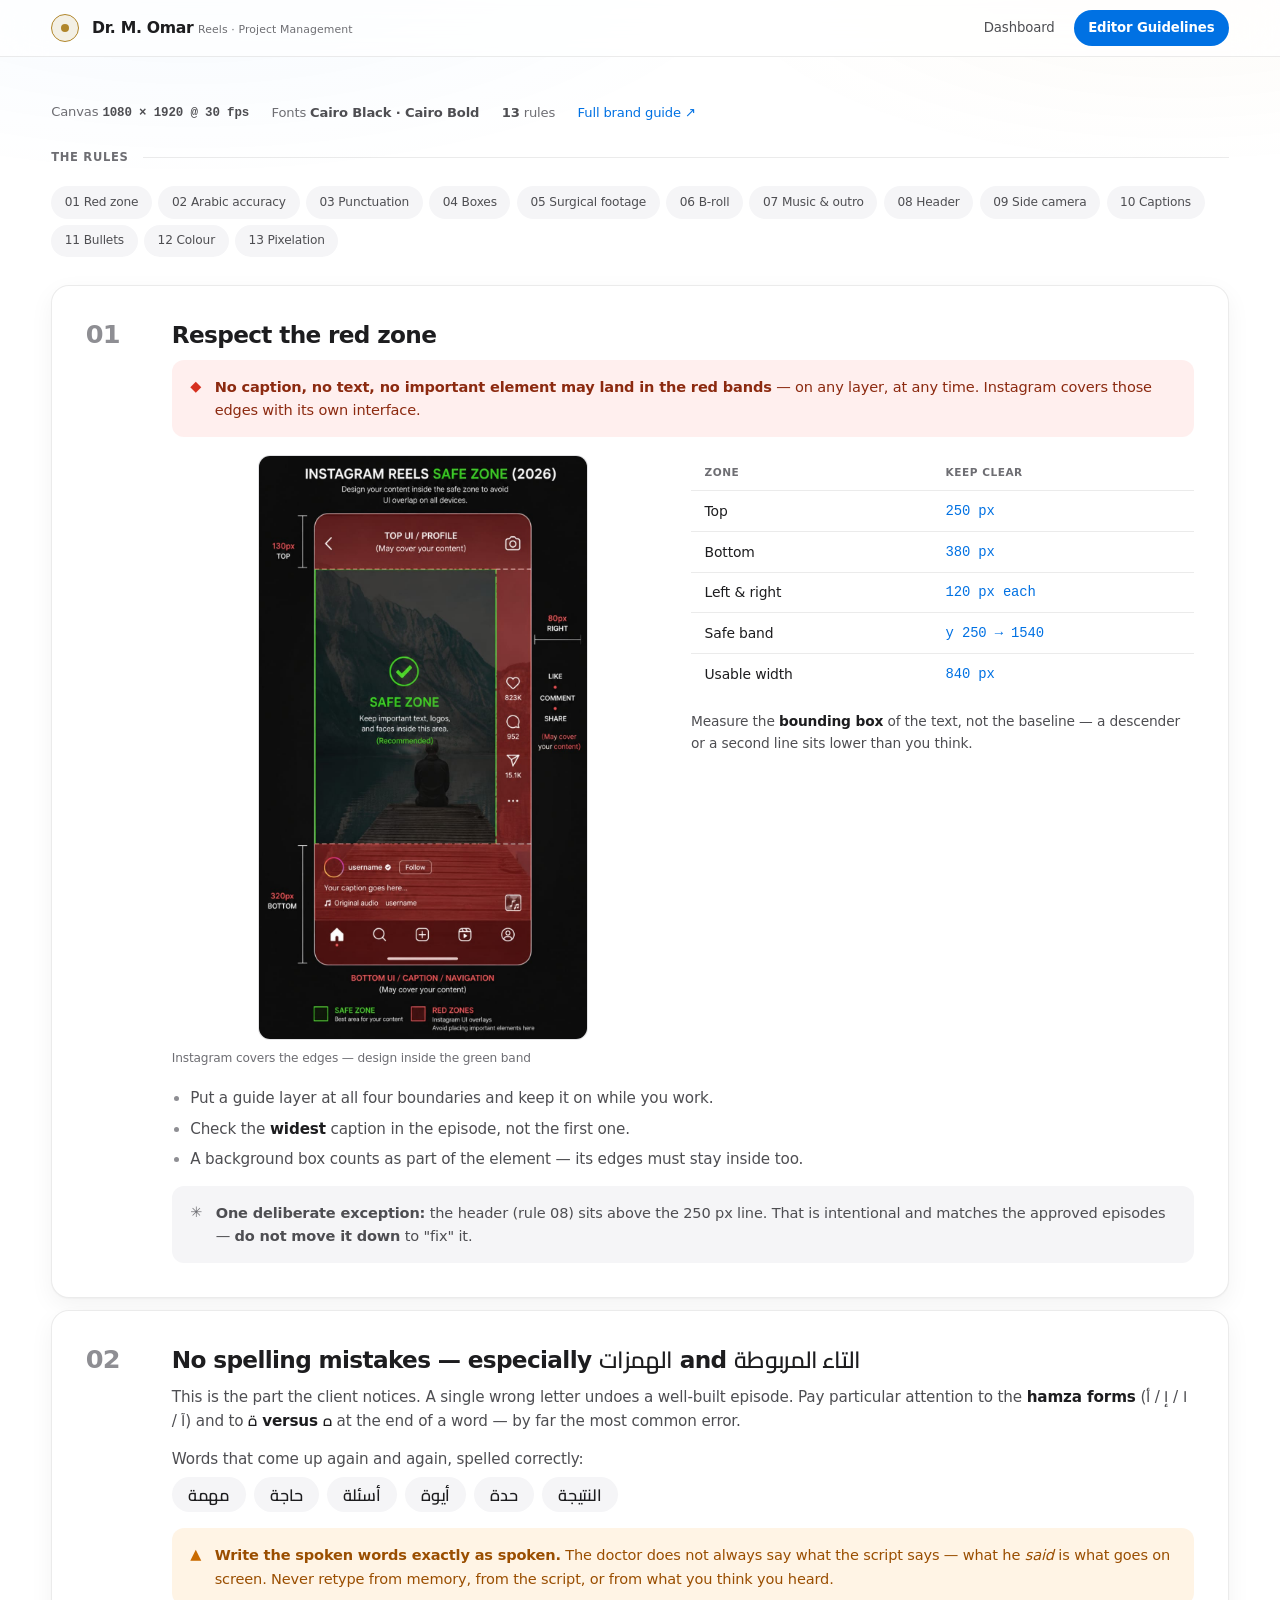
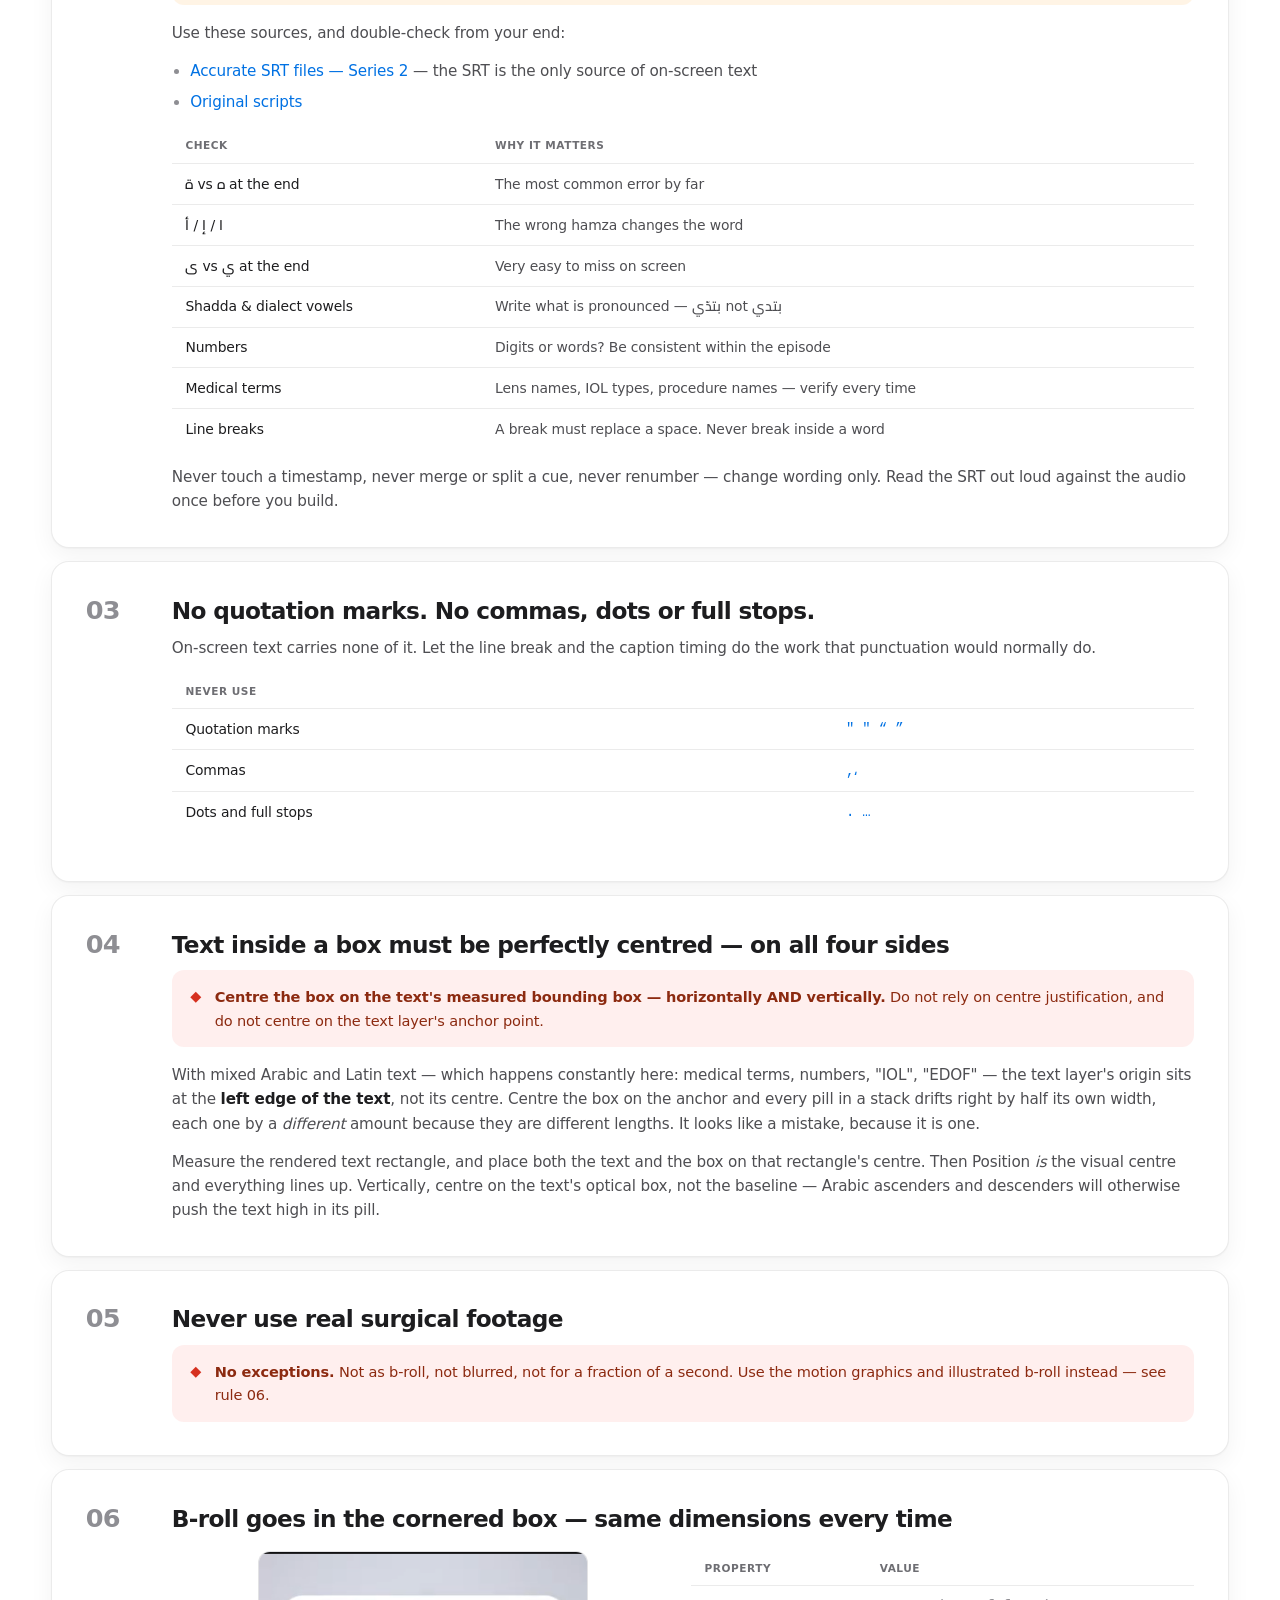
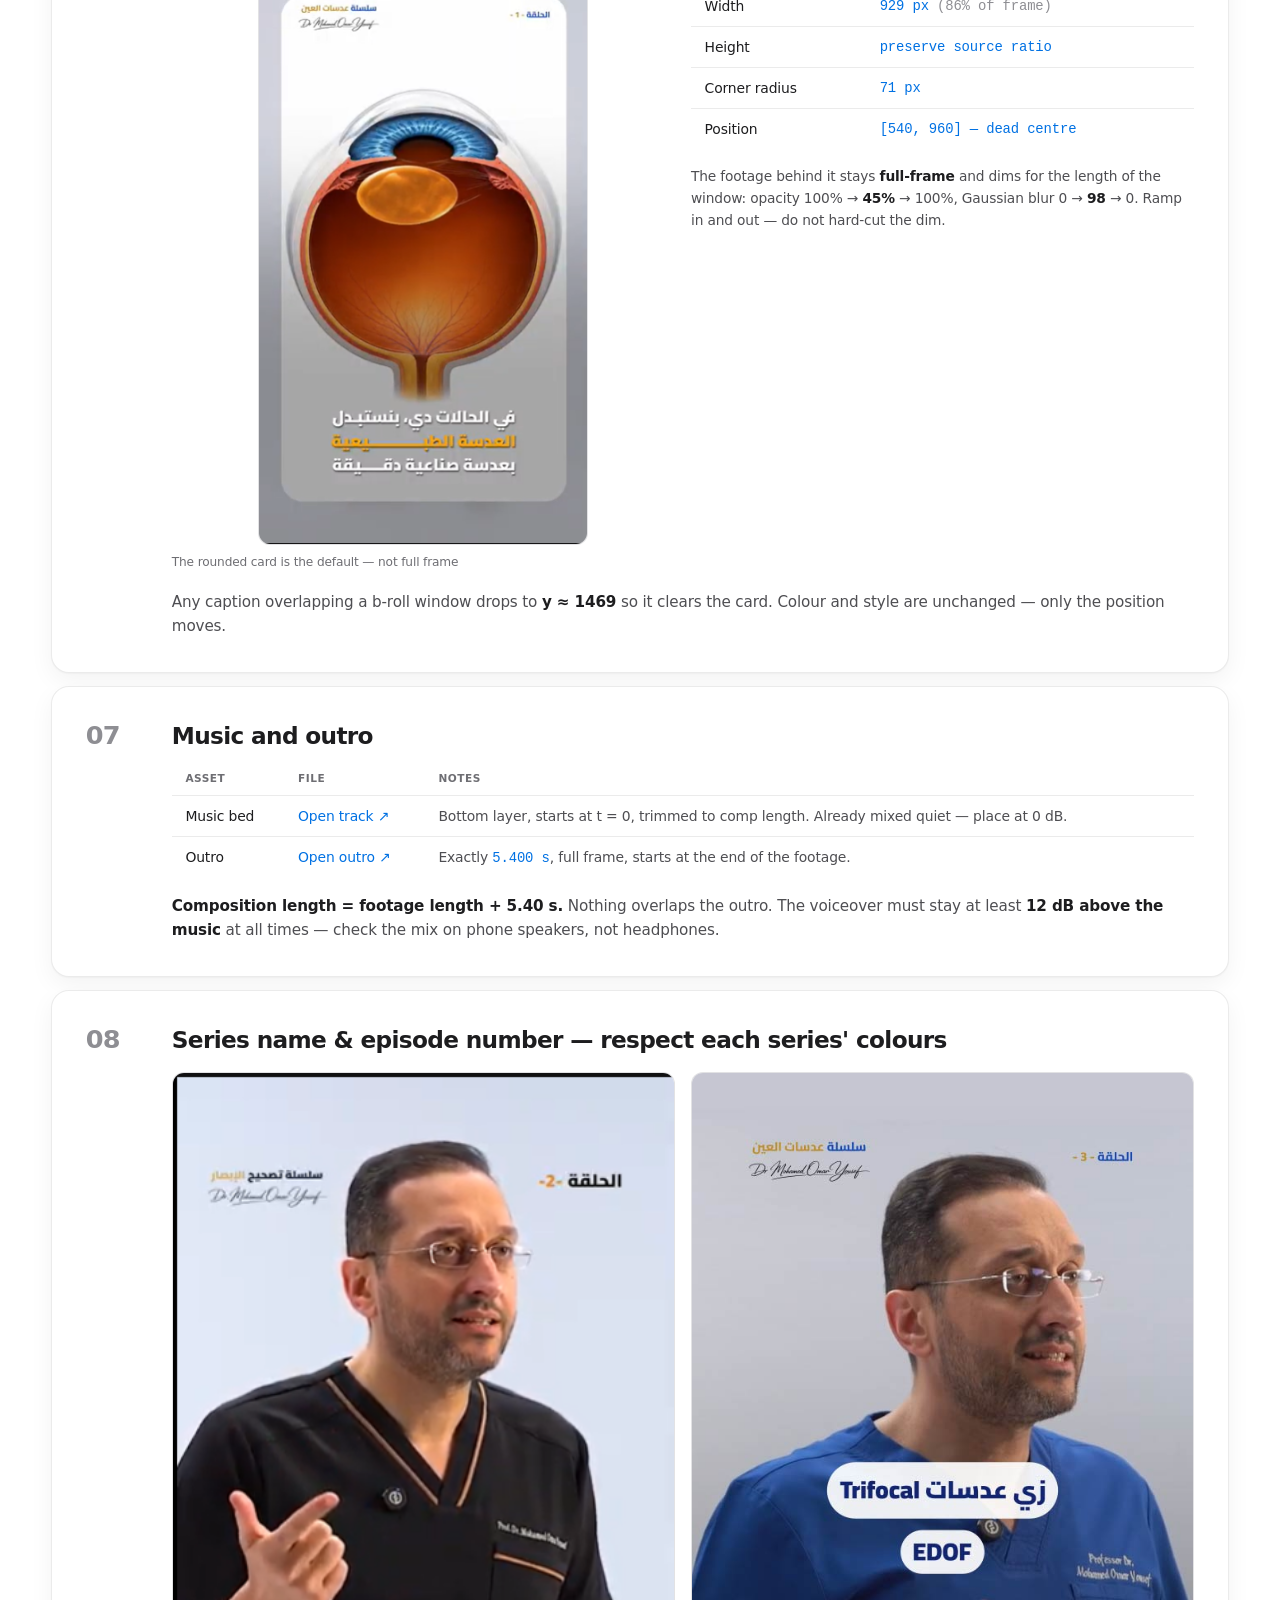
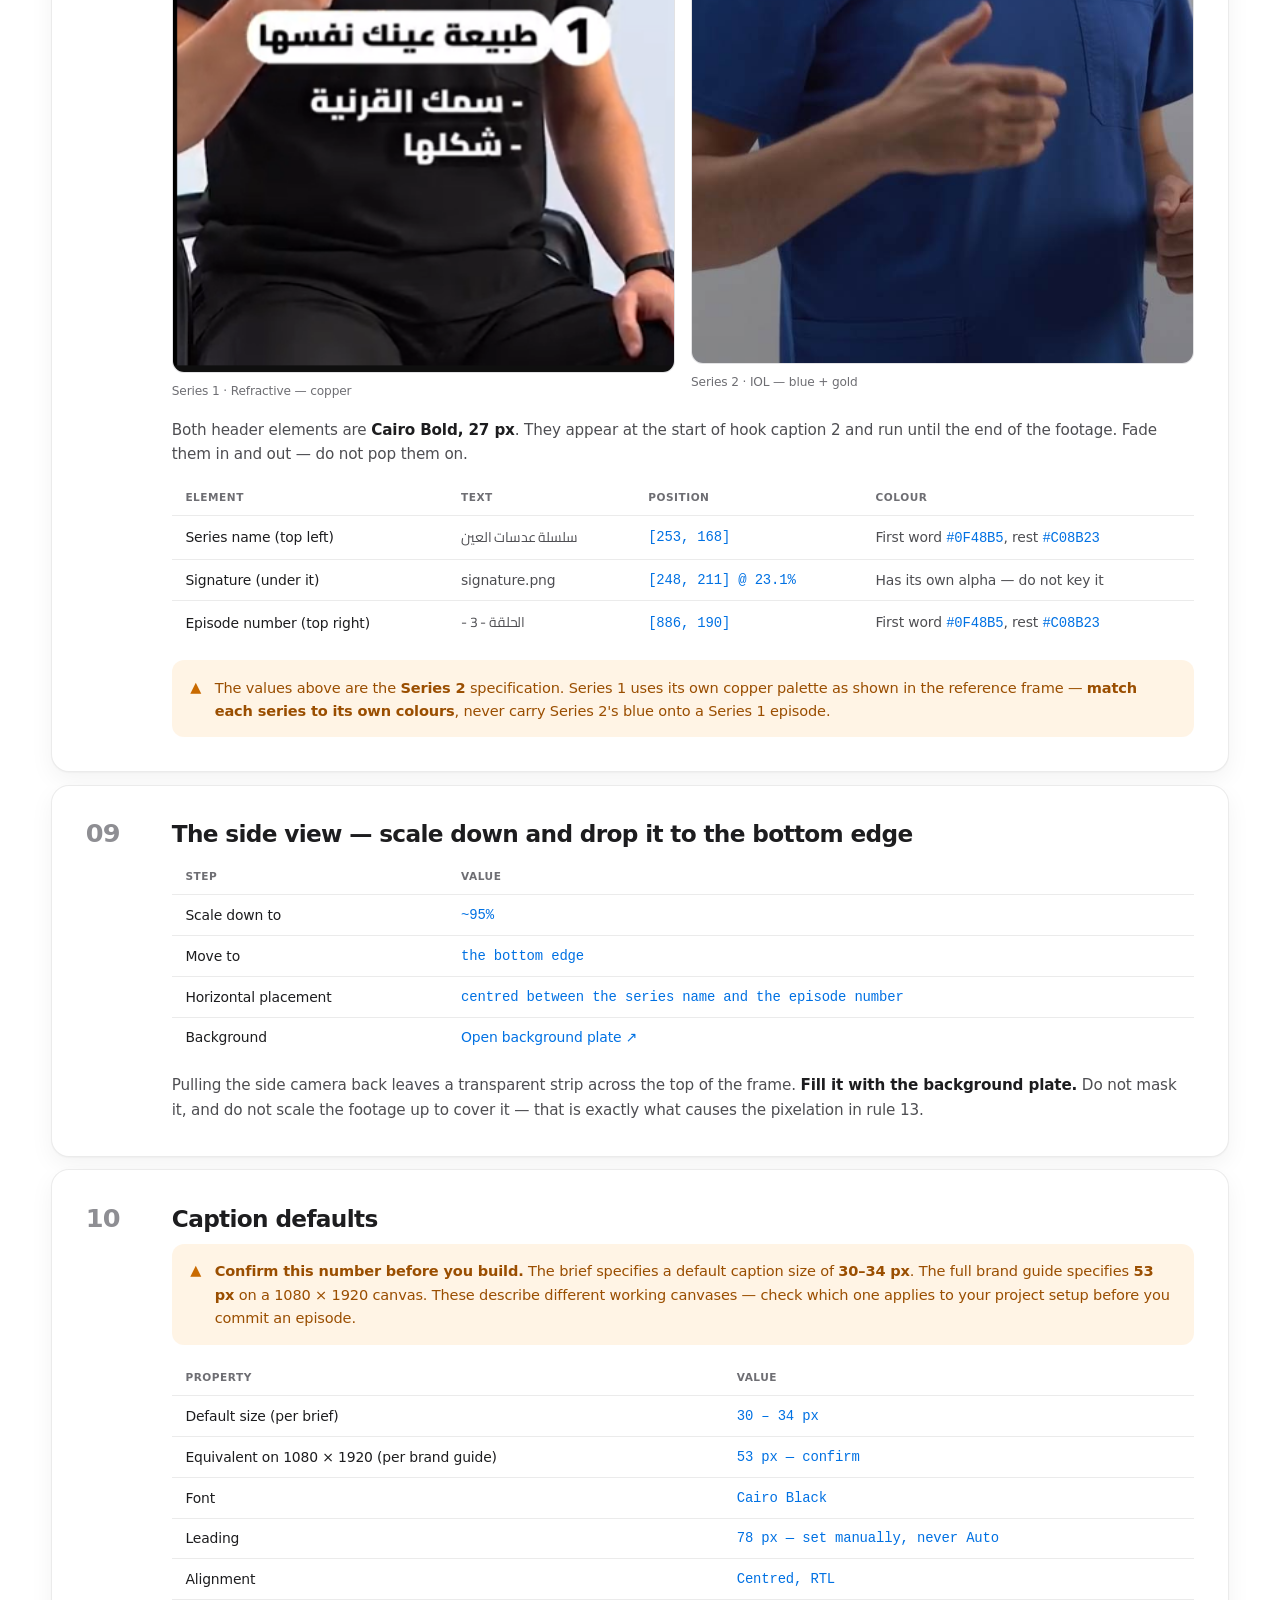
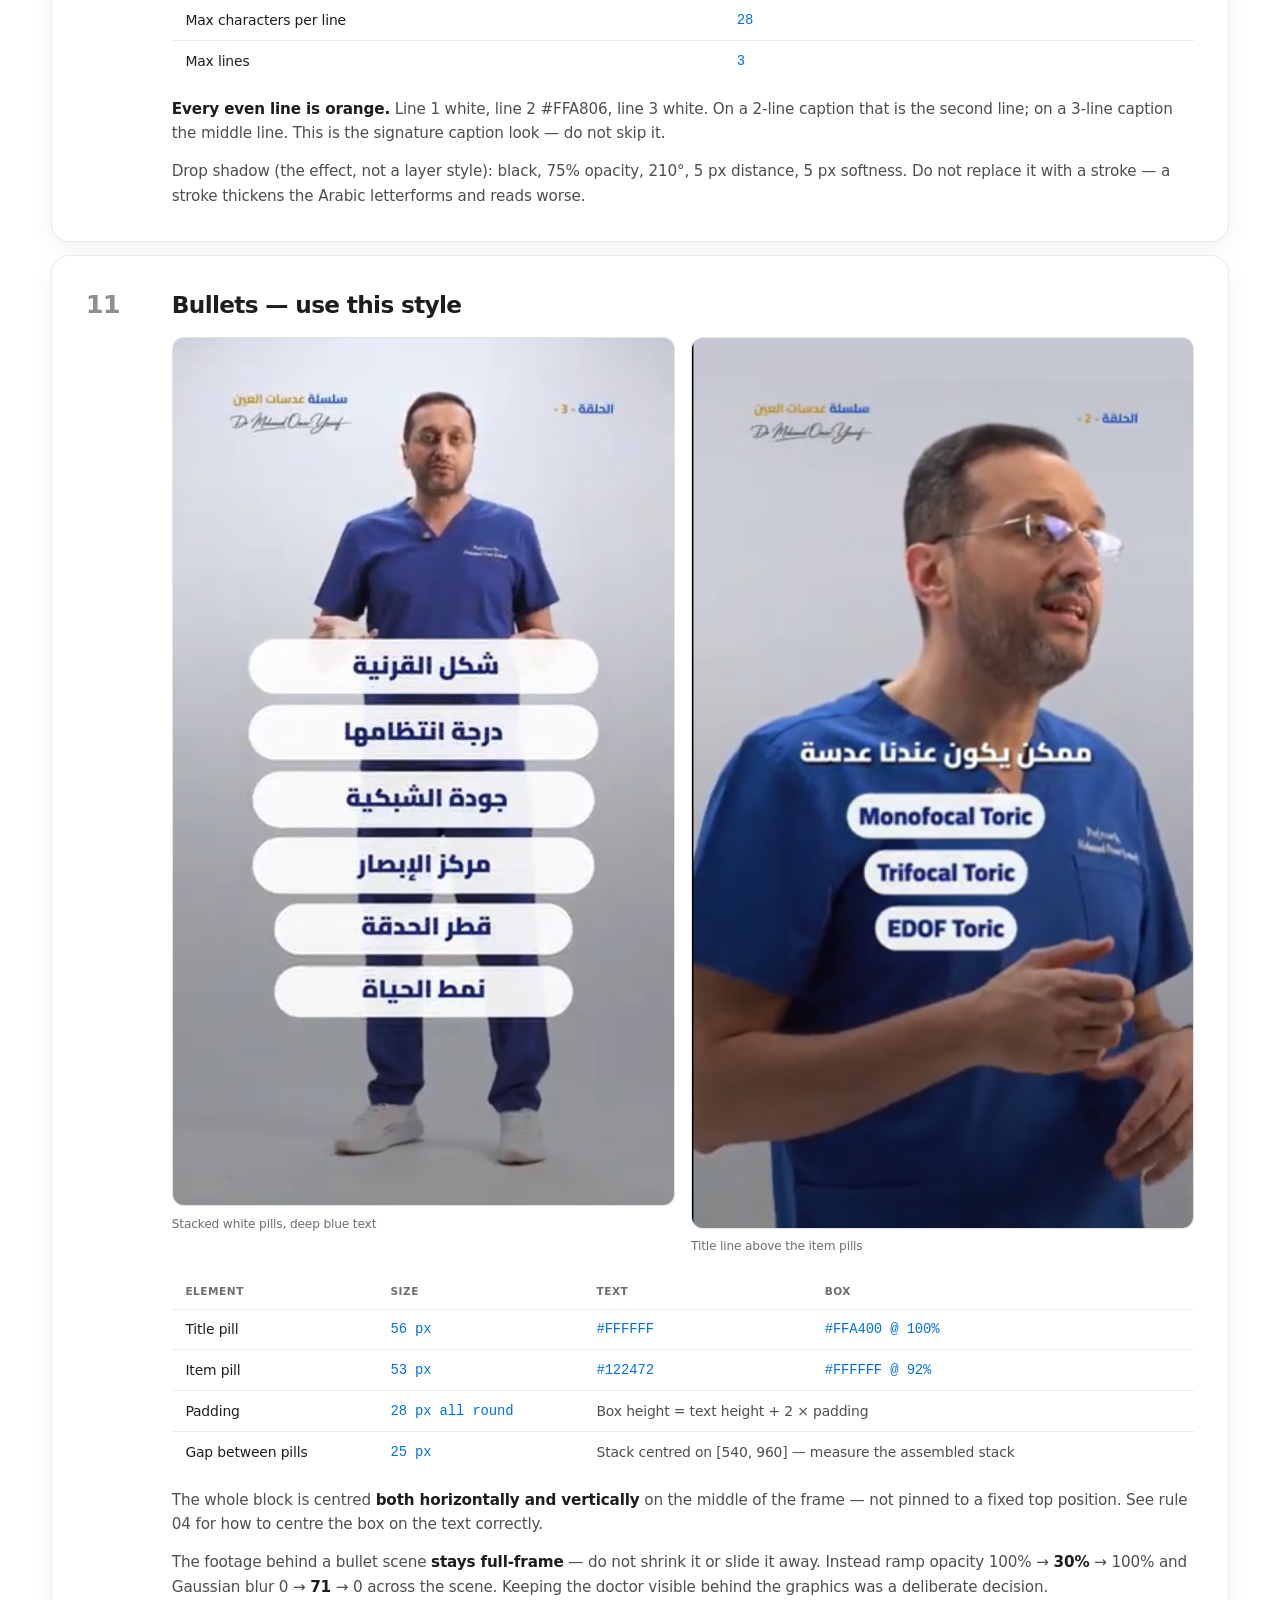
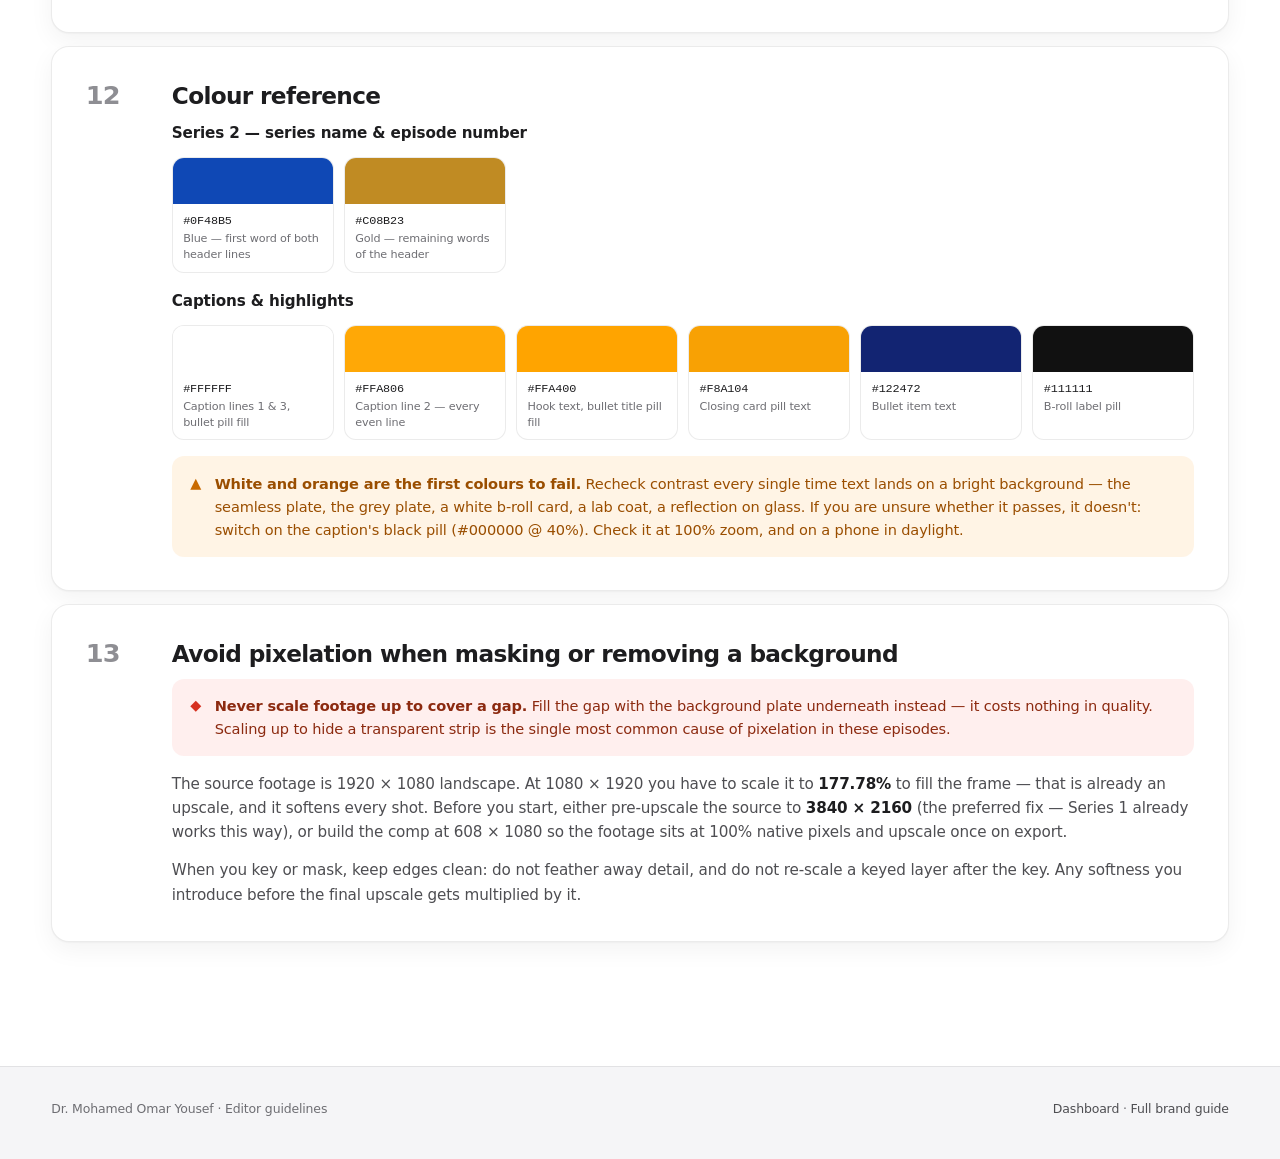
==== commit f397d0f9: "Redesign light (Apple style), drop hero and Published column Presentation: - White / #F5F5F7 grounds" ====
--- a/guidelines.html
+++ b/guidelines.html
@@ -31,24 +31,16 @@
     </div>
   </header>
 
-  <!-- ======================================================== hero ==== -->
-  <section class="shell hero">
-    <h1 class="hero__title" data-rise style="animation-delay:.05s">
-      Rules for the<br><em>video editor.</em>
-    </h1>
-    <p class="hero__lede" data-rise style="animation-delay:.14s">
-      These are not suggestions. They are what the approved episodes were built with — follow the
-      numbers exactly. For the full build specification (layer stack, transitions, timing, scrim
-      geometry) see the <a href="M-Omar-Editor-Guide.md" style="color:var(--gold-lift)">complete brand guide</a>.
-    </p>
-    <div class="hero__meta" data-rise style="animation-delay:.22s">
-      <span>Canvas <b>1080 × 1920 @ 30 fps</b></span>
+  <h1 class="sr-only">Editor guidelines</h1>
+
+  <section class="shell section section--first">
+    <p class="metaline" data-rise style="animation-delay:.04s">
+      <span>Canvas <b class="num">1080 × 1920 @ 30 fps</b></span>
       <span>Fonts <b>Cairo Black · Cairo Bold</b></span>
       <span><b>13</b> rules</span>
-    </div>
-  </section>
-
-  <section class="shell section section--tight">
+      <span><a href="M-Omar-Editor-Guide.md" style="color:var(--accent);font-weight:500;text-decoration:none">Full brand guide ↗</a></span>
+    </p>
+    <p class="eyebrow" style="margin-top:1.5rem">The rules</p>
     <nav class="toc" aria-label="Jump to a rule">
       <a href="#r1">01 Red zone</a>
       <a href="#r2">02 Arabic accuracy</a>
--- a/css/style.css
+++ b/css/style.css
@@ -1,58 +1,71 @@
 /* ============================================================================
    Dr. M. Omar Reels — Project Management System
-   Design: clinical luxury. Near-black ground, warm gold hairlines,
-   high-contrast serif display, restrained motion.
+   Design: Apple-style light. White grounds, system typography, generous radii,
+   colour used only where it carries meaning.
    ========================================================================== */
 
-@import url('https://fonts.googleapis.com/css2?family=Fraunces:opsz,wght@9..144,300;9..144,400;9..144,600;9..144,700&family=Archivo:wght@400;500;600;700&family=DM+Mono:wght@400;500&family=Cairo:wght@400;600;700;900&display=swap');
+/* Cairo is the brand's Arabic face — the only webfont here.
+   Everything else is the native system stack. */
+@import url('https://fonts.googleapis.com/css2?family=Cairo:wght@400;600;700;900&display=swap');
 
 /* ---------------------------------------------------------------- tokens -- */
 :root {
   /* ground */
-  --ground:        #08090B;
-  --ground-2:      #0C0E11;
-  --panel:         #101216;
-  --panel-2:       #14171C;
-  --panel-hi:      #191D23;
-
-  /* hairlines */
-  --line:          rgba(255, 255, 255, 0.07);
-  --line-2:        rgba(255, 255, 255, 0.12);
-  --line-gold:     rgba(192, 139, 35, 0.30);
+  --ground:   #FFFFFF;
+  --ground-2: #F5F5F7;   /* wells, table header rows */
+  --panel:    #FFFFFF;   /* cards */
+
+  /* hairlines + surface washes */
+  --line:   rgba(0, 0, 0, 0.08);
+  --line-2: rgba(0, 0, 0, 0.14);
+  --tint:   rgba(0, 0, 0, 0.03);
+  --tint-2: rgba(0, 0, 0, 0.055);
 
   /* ink */
-  --ink:           #EDEAE4;
-  --ink-2:         #A8A49C;
-  --ink-3:         #6E6B65;
-  --ink-4:         #46443F;
-
-  /* brand */
-  --gold:          #C08B23;
-  --gold-lift:     #E3B458;
-  --gold-glow:     rgba(192, 139, 35, 0.14);
-
-  /* status */
-  --st-published:      #C08B23;
-  --st-approved:       #4CA96B;
-  --st-revisions:      #E2703A;
-  --st-review:         #E0A33E;
-  --st-notstarted:     #3A3D44;
-
-  /* geometry */
-  --r-sm: 6px;
-  --r-md: 10px;
-  --r-lg: 16px;
-  --r-xl: 22px;
-
-  --pad:      clamp(1.15rem, 3.2vw, 2rem);
-  --gutter:   clamp(1.1rem, 4vw, 3.25rem);
-  --maxw:     1280px;
-
-  /* type */
-  --f-display: 'Fraunces', 'Iowan Old Style', Georgia, serif;
-  --f-ui:      'Archivo', 'Helvetica Neue', Helvetica, sans-serif;
-  --f-mono:    'DM Mono', ui-monospace, 'SF Mono', Menlo, monospace;
-  --f-ar:      'Cairo', 'Segoe UI', Tahoma, sans-serif;
+  --ink:   #1D1D1F;   /* 15.8:1 */
+  --ink-2: #4E4E52;   /*  7.9:1  body + secondary text */
+  --ink-3: #6E6E73;   /*  5.3:1  small labels, still AA */
+  --ink-4: #8E8E93;   /*  3.4:1  DECORATIVE ONLY — large numerals, markers */
+
+  /* accents */
+  --accent:      #0071E3;   /* links, nav active, focus */
+  --accent-ink:  #0058B0;   /* blue TEXT sitting on a blue tint */
+  --accent-dim:  rgba(0, 113, 227, 0.10);
+  --gold:        #B0862B;   /* brand mark (decorative) */
+  --gold-ink:    #7D5F1B;   /* gold TEXT — the mark colour fails AA at small sizes */
+  --gold-dim:    rgba(176, 134, 43, 0.12);
+
+  /* status — vivid fills for bars, darkened twins for pill text */
+  --st-published:  #0071E3;
+  --st-approved:   #34C759;
+  --st-revisions:  #FF9500;
+  --st-review:     #FFB700;
+  --st-notstarted: #D2D2D7;
+
+  --st-approved-ink:  #1D7F3C;
+  --st-revisions-ink: #9A4E00;
+  --st-review-ink:    #8A5A00;
+
+  /* elevation */
+  --shadow:    0 1px 2px rgba(0,0,0,.04), 0 8px 24px rgba(0,0,0,.05);
+  --shadow-lg: 0 2px 4px rgba(0,0,0,.04), 0 14px 40px rgba(0,0,0,.08);
+
+  /* geometry — Apple runs generous */
+  --r-sm: 8px;
+  --r-md: 12px;
+  --r-lg: 18px;
+  --r-pill: 980px;
+
+  --pad:    clamp(1.25rem, 3.2vw, 2rem);
+  --gutter: clamp(1.1rem, 4vw, 3.25rem);
+  --maxw:   1280px;
+
+  /* type — native system stack */
+  --f-ui: -apple-system, BlinkMacSystemFont, "SF Pro Display", "SF Pro Text",
+          "Segoe UI Variable Display", "Segoe UI", system-ui, Roboto, sans-serif;
+  --f-display: var(--f-ui);
+  --f-mono: ui-monospace, "SF Mono", SFMono-Regular, Menlo, Consolas, monospace;
+  --f-ar: 'Cairo', 'Segoe UI', Tahoma, sans-serif;
 
   --ease: cubic-bezier(0.22, 0.68, 0.36, 1);
 }
@@ -69,45 +82,35 @@
   font-family: var(--f-ui);
   font-size: 15px;
   line-height: 1.6;
+  letter-spacing: -0.01em;
   -webkit-font-smoothing: antialiased;
   -moz-osx-font-smoothing: grayscale;
   overflow-x: hidden;
 }
 
-/* atmospheric wash — two very slow radial gradients, fixed behind everything */
+/* one very soft wash at the top — the only atmosphere on white */
 body::before {
   content: "";
   position: fixed;
-  inset: 0;
+  inset: 0 0 auto;
+  height: 60vh;
   pointer-events: none;
   z-index: 0;
   background:
-    radial-gradient(78vw 52vh at 12% -8%, rgba(192, 139, 35, 0.10), transparent 62%),
-    radial-gradient(64vw 46vh at 96% 4%, rgba(15, 72, 181, 0.11), transparent 60%),
-    radial-gradient(90vw 60vh at 50% 108%, rgba(200, 128, 46, 0.06), transparent 66%);
-}
-
-/* fine grain overlay for depth */
-body::after {
-  content: "";
-  position: fixed;
-  inset: 0;
-  pointer-events: none;
-  z-index: 1;
-  opacity: 0.035;
-  background-image: url("data:image/svg+xml,%3Csvg xmlns='http://www.w3.org/2000/svg' width='140' height='140'%3E%3Cfilter id='n'%3E%3CfeTurbulence type='fractalNoise' baseFrequency='0.9' numOctaves='3'/%3E%3C/filter%3E%3Crect width='140' height='140' filter='url(%23n)'/%3E%3C/svg%3E");
-}
-
-#page { position: relative; z-index: 2; }
+    radial-gradient(70vw 40vh at 15% -10%, rgba(0, 113, 227, 0.045), transparent 65%),
+    radial-gradient(60vw 36vh at 92% -6%, rgba(176, 134, 43, 0.04), transparent 62%);
+}
+
+#page { position: relative; z-index: 1; }
 
 a { color: inherit; }
 
-::selection { background: rgba(192, 139, 35, 0.30); color: #fff; }
+::selection { background: rgba(0, 113, 227, 0.16); }
 
 :focus-visible {
-  outline: 2px solid var(--gold-lift);
+  outline: 2px solid var(--accent);
   outline-offset: 3px;
-  border-radius: 3px;
+  border-radius: 4px;
 }
 
 .shell {
@@ -123,6 +126,18 @@
 .dash > *, .dash__side > *, .miniset > *, .serieslist > *,
 .rules > *, .figs > *, .swatches > *, .updates > * { min-width: 0; }
 .rule__body, .series__names, .update__list { min-width: 0; }
+
+/* visually hidden, still read by screen readers and still focusable */
+.sr-only {
+  position: absolute;
+  width: 1px; height: 1px;
+  padding: 0; margin: -1px;
+  overflow: hidden;
+  clip: rect(0 0 0 0);
+  clip-path: inset(50%);
+  white-space: nowrap;
+  border: 0;
+}
 
 /* Arabic text — always RTL, always Cairo, never breaks the LTR layout */
 .ar {
@@ -148,23 +163,44 @@
   font-feature-settings: "tnum" 1;
 }
 
-/* eyebrow label used above every major block */
+/* section label */
 .eyebrow {
-  font-family: var(--f-mono);
-  font-size: 0.66rem;
-  letter-spacing: 0.22em;
+  font-size: 0.72rem;
+  font-weight: 600;
+  letter-spacing: 0.06em;
   text-transform: uppercase;
   color: var(--ink-3);
   display: flex;
   align-items: center;
   gap: 0.9rem;
-  margin: 0 0 1.4rem;
+  margin: 0 0 1.25rem;
 }
 .eyebrow::after {
   content: "";
   flex: 1;
   height: 1px;
-  background: linear-gradient(90deg, var(--line-2), transparent);
+  background: var(--line);
+}
+
+/* the compact line that replaced the hero meta */
+.metaline {
+  display: flex;
+  flex-wrap: wrap;
+  align-items: center;
+  gap: 0.4rem 1.4rem;
+  margin: 0;
+  font-size: 0.82rem;
+  color: var(--ink-3);
+}
+.metaline b { color: var(--ink-2); font-weight: 600; }
+.metaline .num { font-family: var(--f-mono); font-size: 0.78rem; color: var(--ink-2); }
+
+.dot {
+  width: 7px; height: 7px;
+  border-radius: 50%;
+  background: var(--st-approved);
+  margin-right: 0.15rem;
+  flex: none;
 }
 
 /* ============================================================== masthead == */
@@ -172,9 +208,9 @@
   position: sticky;
   top: 0;
   z-index: 60;
-  background: rgba(8, 9, 11, 0.82);
-  backdrop-filter: blur(18px) saturate(140%);
-  -webkit-backdrop-filter: blur(18px) saturate(140%);
+  background: rgba(255, 255, 255, 0.72);
+  backdrop-filter: saturate(180%) blur(20px);
+  -webkit-backdrop-filter: saturate(180%) blur(20px);
   border-bottom: 1px solid var(--line);
 }
 
@@ -183,14 +219,14 @@
   align-items: center;
   justify-content: space-between;
   gap: 1.5rem;
-  min-height: 66px;
-  padding-block: 0.75rem;
+  min-height: 56px;
+  padding-block: 0.6rem;
 }
 
 .brand {
   display: flex;
   align-items: center;
-  gap: 0.85rem;
+  gap: 0.8rem;
   text-decoration: none;
   min-width: 0;
 }
@@ -198,60 +234,56 @@
 /* the eye mark */
 .brand__mark {
   flex: none;
-  width: 30px;
-  height: 30px;
+  width: 28px;
+  height: 28px;
   border-radius: 50%;
-  border: 1px solid var(--line-gold);
+  border: 1.5px solid var(--gold);
   display: grid;
   place-items: center;
-  background: radial-gradient(circle at 50% 50%, var(--gold-glow), transparent 70%);
+  background: var(--gold-dim);
 }
 .brand__mark i {
-  width: 9px;
-  height: 9px;
+  width: 8px;
+  height: 8px;
   border-radius: 50%;
   background: var(--gold);
-  box-shadow: 0 0 12px 1px rgba(192, 139, 35, 0.55);
   display: block;
 }
 
 .brand__txt { min-width: 0; }
 .brand__name {
-  font-family: var(--f-display);
-  font-weight: 600;
-  font-size: 1.02rem;
+  font-weight: 600;
+  font-size: 0.98rem;
+  letter-spacing: -0.02em;
+  line-height: 1.2;
+  white-space: nowrap;
+  color: var(--ink);
+}
+.brand__sub {
+  font-size: 0.68rem;
+  letter-spacing: 0.01em;
+  color: var(--ink-3);
+  white-space: nowrap;
+}
+
+.nav { display: flex; align-items: center; gap: 0.3rem; }
+
+.nav a {
+  font-size: 0.83rem;
+  font-weight: 500;
   letter-spacing: -0.01em;
-  line-height: 1.15;
-  white-space: nowrap;
-}
-.brand__sub {
-  font-family: var(--f-mono);
-  font-size: 0.6rem;
-  letter-spacing: 0.18em;
-  text-transform: uppercase;
-  color: var(--ink-3);
-  white-space: nowrap;
-}
-
-.nav { display: flex; align-items: center; gap: 0.4rem; }
-
-.nav a {
-  font-size: 0.8rem;
-  font-weight: 500;
-  letter-spacing: 0.02em;
   text-decoration: none;
   color: var(--ink-2);
-  padding: 0.5rem 0.95rem;
-  border-radius: 999px;
-  border: 1px solid transparent;
-  transition: color 0.22s var(--ease), background 0.22s var(--ease), border-color 0.22s var(--ease);
+  padding: 0.45rem 0.9rem;
+  border-radius: var(--r-pill);
+  transition: color 0.22s var(--ease), background 0.22s var(--ease);
   white-space: nowrap;
 }
-.nav a:hover { color: var(--ink); background: rgba(255,255,255,0.045); }
+.nav a:hover { color: var(--ink); background: var(--tint); }
 .nav a[aria-current="page"] {
-  color: var(--gold-lift);
-  border-color: var(--line-gold);
-  background: rgba(192, 139, 35, 0.07);
+  color: #fff;
+  background: var(--accent);
+  font-weight: 600;
 }
 
 /* On narrow screens the brand strapline and the two nav links collide.
@@ -259,101 +291,47 @@
 @media (max-width: 560px) {
   .masthead__in { gap: 0.75rem; }
   .brand__sub { display: none; }
-  .brand__name { font-size: 0.95rem; }
-  .nav a { padding: 0.45rem 0.7rem; font-size: 0.74rem; }
+  .brand__name { font-size: 0.92rem; }
+  .nav a { padding: 0.4rem 0.7rem; font-size: 0.78rem; }
 }
 @media (max-width: 380px) {
-  .brand__name { font-size: 0.86rem; }
-  .nav a { padding: 0.4rem 0.55rem; font-size: 0.68rem; }
-}
-
-/* =================================================================== hero = */
-.hero {
-  padding-block: clamp(2.75rem, 7vw, 5.25rem) clamp(1.75rem, 4vw, 2.75rem);
-}
-
-.hero__title {
-  font-family: var(--f-display);
-  font-optical-sizing: auto;
-  font-weight: 300;
-  font-size: clamp(2.35rem, 7.2vw, 4.6rem);
-  line-height: 1.02;
-  letter-spacing: -0.028em;
-  margin: 0 0 1.15rem;
-  max-width: 15ch;
-}
-.hero__title em {
-  font-style: italic;
-  font-weight: 400;
-  color: var(--gold-lift);
-}
-
-.hero__lede {
-  color: var(--ink-2);
-  font-size: clamp(0.95rem, 1.5vw, 1.06rem);
-  max-width: 56ch;
-  margin: 0 0 1.75rem;
-}
-
-.hero__meta {
-  display: flex;
-  flex-wrap: wrap;
-  align-items: center;
-  gap: 0.6rem 1.5rem;
-  font-family: var(--f-mono);
-  font-size: 0.7rem;
-  letter-spacing: 0.12em;
-  text-transform: uppercase;
-  color: var(--ink-3);
-}
-.hero__meta b { color: var(--ink-2); font-weight: 500; }
-
-.pulse {
-  display: inline-block;
-  width: 6px; height: 6px;
-  border-radius: 50%;
-  background: var(--st-approved);
-  margin-right: 0.5rem;
-  box-shadow: 0 0 0 0 rgba(76, 169, 107, 0.6);
-  animation: pulse 2.6s infinite;
-}
-@keyframes pulse {
-  0%   { box-shadow: 0 0 0 0 rgba(76, 169, 107, 0.5); }
-  70%  { box-shadow: 0 0 0 7px rgba(76, 169, 107, 0); }
-  100% { box-shadow: 0 0 0 0 rgba(76, 169, 107, 0); }
+  .brand__name { font-size: 0.85rem; }
+  .nav a { padding: 0.38rem 0.55rem; font-size: 0.72rem; }
 }
 
 /* ============================================================== sections == */
-.section { padding-block: clamp(2.25rem, 5vw, 3.5rem); }
-.section--tight { padding-block: clamp(1.5rem, 3vw, 2.25rem); }
+.section { padding-block: clamp(2rem, 4.5vw, 3.25rem); }
+.section--tight { padding-block: clamp(1.4rem, 3vw, 2rem) 0; }
+.section--first { padding-top: clamp(1.75rem, 4vw, 2.75rem); }
 
 /* ============================================================= dashboard == */
 .dash {
   display: grid;
   grid-template-columns: 1.45fr 1fr;
   gap: 1rem;
-  align-items: stretch;
+  align-items: start;
 }
 @media (max-width: 900px) { .dash { grid-template-columns: 1fr; } }
 
 .card {
   position: relative;
-  background: linear-gradient(160deg, var(--panel-2), var(--panel));
+  background: var(--panel);
   border: 1px solid var(--line);
   border-radius: var(--r-lg);
   padding: var(--pad);
   overflow: hidden;
+  box-shadow: var(--shadow);
 }
 
 /* --- overall card --- */
-.overall { display: flex; flex-direction: column; justify-content: space-between; gap: 1.5rem; }
+.overall { display: flex; flex-direction: column; gap: clamp(1.75rem, 4vw, 2.5rem); }
 
 .overall__glow {
   position: absolute;
   top: -55%; right: -18%;
   width: 62%; aspect-ratio: 1;
   border-radius: 50%;
-  background: radial-gradient(circle, var(--gold-glow), transparent 68%);
+  background: radial-gradient(circle, rgba(0, 113, 227, 0.07), transparent 68%);
   pointer-events: none;
 }
 
@@ -361,26 +339,26 @@
   display: flex;
   align-items: baseline;
   gap: 0.5rem;
-  font-family: var(--f-display);
-  font-weight: 300;
-  letter-spacing: -0.04em;
-  line-height: 0.9;
+  font-weight: 600;
+  letter-spacing: -0.045em;
+  line-height: 0.92;
 }
 .overall__num .big {
-  font-size: clamp(4.2rem, 15vw, 9rem);
+  font-size: clamp(4rem, 14vw, 8.25rem);
   color: var(--ink);
 }
 .overall__num .of {
-  font-size: clamp(1.4rem, 4vw, 2.4rem);
+  font-size: clamp(1.4rem, 4vw, 2.3rem);
   color: var(--ink-4);
+  font-weight: 500;
 }
 
 .overall__pct {
-  font-family: var(--f-mono);
-  font-size: 0.78rem;
-  letter-spacing: 0.1em;
-  color: var(--gold-lift);
-  text-transform: uppercase;
+  font-size: 0.86rem;
+  font-weight: 600;
+  letter-spacing: -0.01em;
+  color: var(--accent);
+  margin-top: 0.35rem;
 }
 
 /* --- right column stack --- */
@@ -388,84 +366,83 @@
 
 .kpi { display: flex; align-items: center; justify-content: space-between; gap: 1rem; }
 .kpi__num {
-  font-family: var(--f-display);
-  font-weight: 300;
-  font-size: clamp(2.4rem, 7vw, 3.4rem);
+  font-weight: 600;
+  font-size: clamp(2.6rem, 7vw, 3.6rem);
   line-height: 1;
-  letter-spacing: -0.035em;
+  letter-spacing: -0.04em;
 }
 .kpi__lbl {
-  font-family: var(--f-mono);
-  font-size: 0.66rem;
-  letter-spacing: 0.18em;
-  text-transform: uppercase;
+  font-size: 0.78rem;
+  font-weight: 500;
   color: var(--ink-3);
   text-align: right;
-  max-width: 15ch;
-}
-.kpi--review .kpi__num { color: var(--st-review); }
+  max-width: 16ch;
+  line-height: 1.4;
+}
+.kpi__lbl .dot { display: inline-block; background: var(--st-review); margin-right: 0.4rem; }
 
 /* --- per-series mini cards --- */
-.miniset { display: grid; gap: 0.7rem; align-content: start; }
+.miniset { display: grid; gap: 0.6rem; align-content: start; }
 
 .mini {
   position: relative;
   display: grid;
   grid-template-columns: 1fr auto;
   align-items: center;
-  gap: 0.35rem 1rem;
-  padding: 0.9rem 1rem 0.9rem 1.15rem;
-  background: rgba(255,255,255,0.022);
-  border: 1px solid var(--line);
+  gap: 0.4rem 1rem;
+  padding: 0.85rem 1rem 0.85rem 1.15rem;
+  background: var(--ground-2);
+  border: 1px solid transparent;
   border-radius: var(--r-md);
   text-decoration: none;
-  transition: background 0.25s var(--ease), border-color 0.25s var(--ease), transform 0.25s var(--ease);
+  transition: background 0.25s var(--ease), transform 0.25s var(--ease), box-shadow 0.25s var(--ease);
 }
 .mini:hover {
-  background: rgba(255,255,255,0.05);
-  border-color: var(--line-2);
-  transform: translateX(2px);
+  background: #fff;
+  box-shadow: var(--shadow);
+  border-color: var(--line);
+  transform: translateY(-1px);
 }
 .mini::before {
   content: "";
   position: absolute;
-  left: 0; top: 12%; bottom: 12%;
-  width: 2px;
-  border-radius: 0 2px 2px 0;
-  background: var(--accent, var(--gold));
+  left: 0; top: 14%; bottom: 14%;
+  width: 3px;
+  border-radius: 0 3px 3px 0;
+  background: var(--accent-series, var(--accent));
 }
 .mini__name {
-  font-size: 0.86rem;
-  font-weight: 600;
-  letter-spacing: -0.005em;
+  font-size: 0.88rem;
+  font-weight: 600;
+  letter-spacing: -0.015em;
+  color: var(--ink);
 }
 .mini__name span {
   font-family: var(--f-mono);
-  font-size: 0.62rem;
-  letter-spacing: 0.14em;
+  font-size: 0.66rem;
   color: var(--ink-4);
   margin-right: 0.55rem;
 }
 .mini__count {
   font-family: var(--f-mono);
-  font-size: 0.78rem;
-  color: var(--ink-2);
+  font-size: 0.8rem;
+  color: var(--ink-3);
   white-space: nowrap;
 }
-.mini__count b { color: var(--accent-lift, var(--gold-lift)); font-weight: 500; }
+.mini__count b { color: var(--accent-series, var(--ink)); font-weight: 600; }
 .mini__bar { grid-column: 1 / -1; }
 
 /* --- segmented progress bar --- */
 .bar {
   display: flex;
   width: 100%;
-  height: 5px;
-  border-radius: 999px;
+  height: 6px;
+  border-radius: var(--r-pill);
   overflow: hidden;
-  background: rgba(255,255,255,0.05);
+  background: #E8E8ED;
   gap: 1.5px;
 }
-.bar--lg { height: 9px; gap: 2px; }
+.bar--lg { height: 10px; gap: 2px; }
 
 .bar span {
   display: block;
@@ -473,8 +450,8 @@
   width: 0;
   transition: width 1.1s var(--ease);
 }
-.bar span:first-child { border-radius: 999px 0 0 999px; }
-.bar span:last-child  { border-radius: 0 999px 999px 0; }
+.bar span:first-child { border-radius: var(--r-pill) 0 0 var(--r-pill); }
+.bar span:last-child  { border-radius: 0 var(--r-pill) var(--r-pill) 0; }
 
 .seg-published   { background: var(--st-published); }
 .seg-approved    { background: var(--st-approved); }
@@ -486,98 +463,96 @@
 .legend {
   display: flex;
   flex-wrap: wrap;
-  gap: 0.45rem 1.15rem;
+  gap: 0.45rem 1.25rem;
   margin-top: 1.15rem;
-  font-family: var(--f-mono);
-  font-size: 0.64rem;
-  letter-spacing: 0.1em;
-  text-transform: uppercase;
+  font-size: 0.76rem;
   color: var(--ink-3);
 }
 .legend i {
   display: inline-block;
   width: 8px; height: 8px;
-  border-radius: 2px;
+  border-radius: 3px;
   margin-right: 0.45rem;
   vertical-align: 0;
 }
 
 /* ================================================================ updates = */
-.updates { display: grid; gap: 0.85rem; }
+.updates { display: grid; gap: 0.7rem; }
 
 .update {
   display: grid;
-  grid-template-columns: 118px 1fr;
+  grid-template-columns: 130px 1fr;
   gap: 0 1.75rem;
   padding: 1.15rem 1.35rem;
-  background: linear-gradient(160deg, var(--panel-2), var(--panel));
+  background: var(--panel);
   border: 1px solid var(--line);
   border-radius: var(--r-md);
+  box-shadow: var(--shadow);
 }
 .update--latest {
-  border-color: var(--line-gold);
-  background:
-    linear-gradient(160deg, rgba(192, 139, 35, 0.09), rgba(192, 139, 35, 0.015)),
-    var(--panel-2);
+  border-color: rgba(176, 134, 43, 0.32);
+  background: linear-gradient(180deg, rgba(176, 134, 43, 0.05), transparent 70%), #fff;
 }
 
 .update__date {
   font-family: var(--f-mono);
-  font-size: 0.72rem;
-  letter-spacing: 0.06em;
-  color: var(--ink-3);
-  padding-top: 0.15rem;
-}
-.update--latest .update__date { color: var(--gold-lift); }
+  font-size: 0.78rem;
+  color: var(--ink-3);
+  padding-top: 0.1rem;
+}
+.update--latest .update__date { color: var(--gold-ink); }
 
 .update__tag {
   display: inline-block;
   margin-top: 0.5rem;
-  font-size: 0.56rem;
-  letter-spacing: 0.2em;
-  padding: 0.15rem 0.5rem;
-  border: 1px solid var(--line-gold);
-  border-radius: 999px;
-  color: var(--gold-lift);
+  font-family: var(--f-ui);
+  font-size: 0.62rem;
+  font-weight: 600;
+  letter-spacing: 0.08em;
+  text-transform: uppercase;
+  padding: 0.14rem 0.55rem;
+  border: 1px solid rgba(176, 134, 43, 0.4);
+  border-radius: var(--r-pill);
+  color: var(--gold-ink);
 }
 
 .update__list { margin: 0; padding: 0; list-style: none; display: grid; gap: 0.75rem; }
 .update__item { display: flex; gap: 0.75rem; align-items: baseline; }
 .update__owner {
   flex: none;
-  font-family: var(--f-mono);
-  font-size: 0.66rem;
-  letter-spacing: 0.12em;
-  text-transform: uppercase;
-  color: var(--ground);
-  background: var(--gold);
-  padding: 0.2rem 0.55rem;
-  border-radius: var(--r-sm);
-  font-weight: 500;
-}
-.update__text { color: var(--ink); font-size: 0.94rem; }
+  font-size: 0.7rem;
+  font-weight: 600;
+  letter-spacing: 0.02em;
+  color: #fff;
+  background: var(--ink);
+  padding: 0.2rem 0.6rem;
+  border-radius: var(--r-pill);
+}
+.update__text { color: var(--ink); font-size: 0.95rem; }
 
 @media (max-width: 620px) {
   .update { grid-template-columns: 1fr; gap: 0.9rem; }
-  .update__tag { margin-top: 0.35rem; margin-left: 0.6rem; }
+  .update__tag { margin-top: 0; margin-left: 0.6rem; }
 }
 
 /* =============================================================== accordion */
-.serieslist { display: grid; gap: 0.9rem; }
+.serieslist { display: grid; gap: 0.8rem; }
 
 .series {
   border: 1px solid var(--line);
   border-radius: var(--r-lg);
-  background: linear-gradient(165deg, var(--panel-2), var(--panel));
+  background: var(--panel);
   overflow: hidden;
   position: relative;
+  box-shadow: var(--shadow);
 }
 .series::before {
   content: "";
   position: absolute;
   left: 0; top: 0; bottom: 0;
-  width: 3px;
-  background: linear-gradient(180deg, var(--accent), transparent 85%);
+  width: 4px;
+  background: var(--accent-series);
+  z-index: 1;
 }
 
 .series__head {
@@ -595,26 +570,26 @@
   cursor: pointer;
   transition: background 0.25s var(--ease);
 }
-.series__head:hover { background: rgba(255,255,255,0.028); }
+.series__head:hover { background: var(--tint); }
 
 .series__no {
   font-family: var(--f-mono);
-  font-size: 0.64rem;
-  letter-spacing: 0.16em;
-  color: var(--accent-lift);
-  border: 1px solid var(--line-2);
-  border-radius: 999px;
-  padding: 0.3rem 0.7rem;
+  font-size: 0.68rem;
+  color: var(--accent-series);
+  background: var(--accent-soft, var(--ground-2));
+  border-radius: var(--r-pill);
+  padding: 0.3rem 0.75rem;
   white-space: nowrap;
+  font-weight: 500;
 }
 
 .series__names { min-width: 0; }
 .series__name {
-  font-family: var(--f-display);
-  font-weight: 400;
-  font-size: clamp(1.25rem, 3.2vw, 1.72rem);
-  letter-spacing: -0.02em;
-  line-height: 1.15;
+  font-weight: 600;
+  font-size: clamp(1.2rem, 3vw, 1.55rem);
+  letter-spacing: -0.028em;
+  line-height: 1.2;
+  color: var(--ink);
 }
 .series__namear {
   font-family: var(--f-ar);
@@ -629,50 +604,49 @@
 .series__stat { text-align: right; white-space: nowrap; }
 .series__count {
   font-family: var(--f-mono);
-  font-size: 0.95rem;
+  font-size: 1rem;
   color: var(--ink);
 }
-.series__count b { color: var(--accent-lift); font-weight: 500; }
+.series__count b { color: var(--accent-series); font-weight: 600; }
 .series__of { color: var(--ink-4); }
 .series__statlbl {
-  font-family: var(--f-mono);
-  font-size: 0.58rem;
-  letter-spacing: 0.18em;
-  text-transform: uppercase;
-  color: var(--ink-4);
+  font-size: 0.68rem;
+  font-weight: 500;
+  color: var(--ink-3);
   display: block;
+  letter-spacing: 0.01em;
 }
 
 .series__chev {
   width: 30px; height: 30px;
   display: grid; place-items: center;
-  border: 1px solid var(--line-2);
   border-radius: 50%;
+  background: var(--ground-2);
   color: var(--ink-2);
-  transition: transform 0.32s var(--ease), border-color 0.25s var(--ease), color 0.25s var(--ease);
+  transition: transform 0.32s var(--ease), background 0.25s var(--ease), color 0.25s var(--ease);
 }
 .series__head[aria-expanded="true"] .series__chev {
   transform: rotate(180deg);
-  border-color: var(--accent);
-  color: var(--accent-lift);
+  background: var(--accent-series);
+  color: #fff;
 }
 .series__chev svg { width: 13px; height: 13px; }
 
-.series__barwrap { grid-column: 1 / -1; padding-top: 0.35rem; }
+.series__barwrap { grid-column: 1 / -1; padding-top: 0.4rem; }
 
 /* TBD colour flag */
 .tbd {
   display: inline-block;
-  font-family: var(--f-mono);
-  font-size: 0.54rem;
-  letter-spacing: 0.16em;
+  font-size: 0.6rem;
+  font-weight: 600;
+  letter-spacing: 0.06em;
   text-transform: uppercase;
-  color: var(--st-revisions);
-  border: 1px dashed rgba(226, 112, 58, 0.5);
-  border-radius: 999px;
-  padding: 0.1rem 0.45rem;
+  color: var(--st-revisions-ink);
+  background: rgba(255, 149, 0, 0.12);
+  border-radius: var(--r-pill);
+  padding: 0.14rem 0.5rem;
   margin-left: 0.6rem;
-  vertical-align: 2px;
+  vertical-align: 3px;
 }
 
 /* --- panel body --- */
@@ -688,17 +662,16 @@
 .tbl { width: 100%; border-collapse: collapse; }
 
 .tbl thead th {
-  font-family: var(--f-mono);
-  font-size: 0.6rem;
-  font-weight: 400;
-  letter-spacing: 0.18em;
+  font-size: 0.68rem;
+  font-weight: 600;
+  letter-spacing: 0.05em;
   text-transform: uppercase;
-  color: var(--ink-4);
+  color: var(--ink-3);
   text-align: left;
-  padding: 0.75rem clamp(0.5rem, 1.5vw, 0.9rem);
+  padding: 0.7rem clamp(0.5rem, 1.5vw, 0.9rem);
   border-top: 1px solid var(--line);
   border-bottom: 1px solid var(--line);
-  background: rgba(0,0,0,0.22);
+  background: var(--ground-2);
   white-space: nowrap;
 }
 .tbl thead th:first-child { padding-left: clamp(1rem, 3vw, 1.75rem); }
@@ -711,7 +684,7 @@
   transition: background 0.2s var(--ease);
 }
 .tbl tbody tr:last-child { border-bottom: 0; }
-.tbl tbody tr:hover { background: rgba(255,255,255,0.026); }
+.tbl tbody tr:hover { background: var(--tint); }
 .tbl tbody tr.is-linked { cursor: pointer; }
 
 .tbl td {
@@ -724,11 +697,17 @@
 /* episode number */
 .ep {
   font-family: var(--f-mono);
-  font-size: 0.75rem;
-  color: var(--ink-2);
+  font-size: 0.78rem;
+  color: var(--ink-3);
   white-space: nowrap;
 }
-.ep--intro { color: var(--accent-lift); letter-spacing: 0.1em; text-transform: uppercase; font-size: 0.66rem; }
+.ep--intro {
+  color: var(--accent-series);
+  font-weight: 500;
+  letter-spacing: 0.04em;
+  text-transform: uppercase;
+  font-size: 0.68rem;
+}
 
 /* title cell */
 .tcell { display: flex; align-items: center; gap: 0.7rem; justify-content: flex-end; }
@@ -737,7 +716,7 @@
   direction: rtl;
   unicode-bidi: isolate;
   text-align: right;
-  font-size: 0.94rem;
+  font-size: 0.95rem;
   line-height: 1.75;
   color: var(--ink);
   flex: 1;
@@ -750,15 +729,14 @@
   place-items: center;
   width: 26px; height: 26px;
   border-radius: 50%;
-  border: 1px solid var(--line-2);
-  color: var(--ink-3);
+  background: var(--ground-2);
+  color: var(--ink-2);
   text-decoration: none;
   transition: all 0.22s var(--ease);
 }
 .linkchip:hover {
-  color: var(--ground);
-  background: var(--gold);
-  border-color: var(--gold);
+  color: #fff;
+  background: var(--accent);
   transform: translateY(-1px);
 }
 .linkchip svg { width: 11px; height: 11px; }
@@ -767,52 +745,51 @@
 .pill {
   display: inline-flex;
   align-items: center;
-  gap: 0.45rem;
-  font-family: var(--f-mono);
-  font-size: 0.63rem;
-  letter-spacing: 0.13em;
-  text-transform: uppercase;
-  padding: 0.32rem 0.7rem;
-  border-radius: 999px;
-  border: 1px solid;
+  gap: 0.42rem;
+  font-size: 0.71rem;
+  font-weight: 600;
+  letter-spacing: 0.005em;
+  padding: 0.3rem 0.72rem;
+  border-radius: var(--r-pill);
   white-space: nowrap;
 }
-.pill i { width: 5px; height: 5px; border-radius: 50%; background: currentColor; flex: none; }
-
-.pill--published   { color: var(--ground);        background: var(--st-published); border-color: var(--st-published); font-weight: 500; }
-.pill--published i { background: var(--ground); }
-.pill--approved    { color: var(--st-approved);   background: rgba(76,169,107,0.10);  border-color: rgba(76,169,107,0.42); }
-.pill--revisions   { color: var(--st-revisions);  background: rgba(226,112,58,0.09);  border-color: rgba(226,112,58,0.45); border-style: dashed; }
-.pill--in-review   { color: var(--st-review);     background: rgba(224,163,62,0.09);  border-color: rgba(224,163,62,0.40); }
-.pill--not-started { color: var(--ink-3);         background: transparent;            border-color: var(--line-2); }
-
-/* reviewer checkboxes (display only) */
-.checks { display: flex; gap: 1.1rem; align-items: center; }
+.pill i { width: 6px; height: 6px; border-radius: 50%; background: currentColor; flex: none; }
+
+.pill--published   { color: #FFFFFF;                 background: var(--st-published); }
+.pill--approved    { color: var(--st-approved-ink);  background: rgba(52, 199, 89, 0.14); }
+.pill--revisions   { color: var(--st-revisions-ink); background: rgba(255, 149, 0, 0.14); }
+.pill--in-review   { color: var(--st-review-ink);    background: rgba(255, 183, 0, 0.18); }
+.pill--not-started { color: var(--ink-3);            background: var(--ground-2); }
+
+/* reviewer checkboxes (display only).
+   This is the last column now, so it hugs the right edge. */
+.checks { display: flex; gap: 1.1rem; align-items: center; justify-content: flex-end; }
 
 .chk {
   display: inline-flex;
   align-items: center;
   gap: 0.45rem;
-  font-size: 0.76rem;
+  font-size: 0.8rem;
   color: var(--ink-3);
   white-space: nowrap;
 }
 .chk__box {
-  width: 15px; height: 15px;
+  width: 16px; height: 16px;
   flex: none;
-  border-radius: 4px;
-  border: 1px solid var(--line-2);
+  border-radius: 5px;
+  border: 1.5px solid var(--line-2);
+  background: #fff;
   display: grid;
   place-items: center;
   color: transparent;
   transition: all 0.22s var(--ease);
 }
 .chk__box svg { width: 9px; height: 9px; }
-.chk.is-on { color: var(--ink); }
+.chk.is-on { color: var(--ink); font-weight: 500; }
 .chk.is-on .chk__box {
   background: var(--st-approved);
   border-color: var(--st-approved);
-  color: var(--ground);
+  color: #fff;
 }
 
 /* the band that covers the checkboxes once approved / published */
@@ -820,34 +797,24 @@
   display: flex;
   align-items: center;
   justify-content: center;
-  gap: 0.5rem;
-  font-family: var(--f-mono);
-  font-size: 0.62rem;
-  letter-spacing: 0.2em;
+  gap: 0.45rem;
+  font-size: 0.7rem;
+  font-weight: 600;
+  letter-spacing: 0.05em;
   text-transform: uppercase;
-  padding: 0.42rem 0.85rem;
+  padding: 0.42rem 0.9rem;
   border-radius: var(--r-sm);
   white-space: nowrap;
 }
 .band--ready {
-  color: var(--st-approved);
-  background: rgba(76, 169, 107, 0.11);
-  border: 1px solid rgba(76, 169, 107, 0.34);
+  color: var(--st-approved-ink);
+  background: rgba(52, 199, 89, 0.14);
 }
 .band--published {
-  color: var(--gold-lift);
-  background: rgba(192, 139, 35, 0.13);
-  border: 1px solid var(--line-gold);
+  color: var(--accent-ink);
+  background: var(--accent-dim);
 }
 .band svg { width: 11px; height: 11px; flex: none; }
-
-.date {
-  font-family: var(--f-mono);
-  font-size: 0.75rem;
-  color: var(--ink-2);
-  white-space: nowrap;
-}
-.date--none { color: var(--ink-4); }
 
 /* ---- table -> cards under 880px ---- */
 @media (max-width: 880px) {
@@ -860,8 +827,7 @@
     grid-template-areas:
       "ep     status"
       "title  title"
-      "rev    rev"
-      "date   date";
+      "rev    rev";
     align-items: center;
     gap: 0.7rem 1rem;
     padding: 1.1rem clamp(1rem, 4vw, 1.5rem);
@@ -872,112 +838,105 @@
   .tbl td[data-c="ep"]      { grid-area: ep; }
   .tbl td[data-c="status"]  { grid-area: status; justify-self: end; }
   .tbl td[data-c="title"]   { grid-area: title; }
-  .tbl td[data-c="reviews"] { grid-area: rev; }
-  .tbl td[data-c="date"]    { grid-area: date; text-align: left !important; }
-
-  .tbl td[data-c="date"] .date {
-    font-size: 0.66rem;
-    letter-spacing: 0.14em;
-    text-transform: uppercase;
-    color: var(--ink-4);
-  }
-  .tbl td[data-c="date"] .date::before { content: "Published · "; }
-
-  /* the ready/published band spans the card on mobile */
+  .tbl td[data-c="reviews"] { grid-area: rev; text-align: left !important; }
+
+  /* left-aligned inside the card, where there is no right edge to hug */
+  .checks { justify-content: flex-start; }
   .band { justify-content: flex-start; }
 }
 
 /* ============================================================ guidelines == */
-.rules { display: grid; gap: 1rem; }
+.rules { display: grid; gap: 0.8rem; }
 
 .rule {
   position: relative;
   display: grid;
   grid-template-columns: 62px 1fr;
   gap: 0 1.5rem;
-  padding: clamp(1.35rem, 3vw, 2rem);
-  background: linear-gradient(165deg, var(--panel-2), var(--panel));
+  padding: clamp(1.4rem, 3vw, 2.1rem);
+  background: var(--panel);
   border: 1px solid var(--line);
   border-radius: var(--r-lg);
-  scroll-margin-top: 90px;
+  box-shadow: var(--shadow);
+  scroll-margin-top: 84px;
 }
 
 .rule__no {
-  font-family: var(--f-display);
-  font-weight: 300;
-  font-size: 2.15rem;
-  line-height: 1;
+  font-weight: 600;
+  font-size: 1.6rem;
+  line-height: 1.1;
   color: var(--ink-4);
-  letter-spacing: -0.04em;
+  letter-spacing: -0.03em;
+  font-variant-numeric: tabular-nums;
 }
 
 .rule__title {
-  font-family: var(--f-display);
-  font-weight: 400;
-  font-size: clamp(1.2rem, 2.8vw, 1.5rem);
-  letter-spacing: -0.02em;
+  font-weight: 600;
+  font-size: clamp(1.18rem, 2.6vw, 1.45rem);
+  letter-spacing: -0.028em;
   line-height: 1.25;
-  margin: 0 0 0.65rem;
-}
-
-.rule__body { color: var(--ink-2); font-size: 0.94rem; }
+  margin: 0 0 0.7rem;
+  color: var(--ink);
+}
+
+.rule__body { color: var(--ink-2); font-size: 0.95rem; }
 .rule__body > *:first-child { margin-top: 0; }
 .rule__body > *:last-child  { margin-bottom: 0; }
 .rule__body p { margin: 0 0 0.85rem; }
 .rule__body strong { color: var(--ink); font-weight: 600; }
 .rule__body a {
-  color: var(--gold-lift);
+  color: var(--accent);
   text-decoration: none;
-  border-bottom: 1px solid rgba(227, 180, 88, 0.35);
-  transition: border-color 0.2s var(--ease);
-}
-.rule__body a:hover { border-bottom-color: var(--gold-lift); }
+  font-weight: 500;
+}
+.rule__body a:hover { text-decoration: underline; }
 
 .rule__body ul { margin: 0 0 0.9rem; padding-left: 1.15rem; }
 .rule__body li { margin-bottom: 0.4rem; }
 .rule__body li::marker { color: var(--ink-4); }
 
 @media (max-width: 620px) {
-  .rule { grid-template-columns: 1fr; gap: 0.5rem; }
-  .rule__no { font-size: 1.5rem; }
+  .rule { grid-template-columns: 1fr; gap: 0.4rem; }
+  .rule__no { font-size: 1.25rem; }
 }
 
 /* callouts */
 .callout {
   display: flex;
-  gap: 0.9rem;
+  gap: 0.85rem;
   padding: 0.95rem 1.15rem;
   border-radius: var(--r-md);
   margin: 0 0 1rem;
-  font-size: 0.9rem;
+  font-size: 0.91rem;
   line-height: 1.6;
-  border: 1px solid;
-}
-.callout__ic { flex: none; font-size: 0.95rem; line-height: 1.5; }
-.callout--danger  { color: #F2B4A0; background: rgba(226,112,58,0.09);  border-color: rgba(226,112,58,0.35); }
-.callout--warn    { color: #F0D7A4; background: rgba(224,163,62,0.08);  border-color: rgba(224,163,62,0.32); }
-.callout--info    { color: var(--ink-2); background: rgba(255,255,255,0.03); border-color: var(--line-2); }
-.callout strong { color: #fff; }
+}
+.callout__ic { flex: none; font-size: 0.9rem; line-height: 1.6; }
+.callout--danger { color: #8C2A10; background: rgba(255, 59, 48, 0.08); }
+.callout--danger .callout__ic { color: #D6301F; }
+.callout--warn   { color: var(--st-revisions-ink); background: rgba(255, 149, 0, 0.10); }
+.callout--warn .callout__ic { color: #C96A00; }
+.callout--info   { color: var(--ink-2); background: var(--ground-2); }
+.callout--info .callout__ic { color: var(--ink-3); }
+.callout strong { color: inherit; font-weight: 700; }
 
 /* spec table */
-.spec { width: 100%; border-collapse: collapse; margin: 0 0 1rem; font-size: 0.86rem; }
+.spec { width: 100%; border-collapse: collapse; margin: 0 0 1rem; font-size: 0.87rem; }
 .spec th, .spec td {
   text-align: left;
   padding: 0.55rem 0.85rem;
   border-bottom: 1px solid var(--line);
 }
 .spec th {
-  font-family: var(--f-mono);
-  font-size: 0.6rem;
-  font-weight: 400;
-  letter-spacing: 0.16em;
+  font-size: 0.66rem;
+  font-weight: 600;
+  letter-spacing: 0.05em;
   text-transform: uppercase;
-  color: var(--ink-4);
-}
-.spec td:first-child { color: var(--ink); }
+  color: var(--ink-3);
+}
+.spec td:first-child { color: var(--ink); font-weight: 500; }
 .spec td { color: var(--ink-2); }
 .spec tr:last-child td { border-bottom: 0; }
-.spec .num { font-family: var(--f-mono); color: var(--gold-lift); white-space: nowrap; }
+.spec .num { font-family: var(--f-mono); color: var(--accent); white-space: nowrap; }
 
 .scroll-x { overflow-x: auto; -webkit-overflow-scrolling: touch; }
 
@@ -992,15 +951,12 @@
   width: 100%;
   height: auto;
   border-radius: var(--r-md);
-  border: 1px solid var(--line-2);
+  border: 1px solid var(--line);
   background: var(--ground-2);
 }
 figcaption {
-  font-family: var(--f-mono);
-  font-size: 0.62rem;
-  letter-spacing: 0.1em;
-  text-transform: uppercase;
-  color: var(--ink-4);
+  font-size: 0.76rem;
+  color: var(--ink-3);
   margin-top: 0.55rem;
   line-height: 1.5;
 }
@@ -1016,9 +972,8 @@
   font-size: 1.02rem;
   font-weight: 600;
   color: var(--ink);
-  background: rgba(255,255,255,0.045);
-  border: 1px solid var(--line-2);
-  border-radius: 999px;
+  background: var(--ground-2);
+  border-radius: var(--r-pill);
   padding: 0.28rem 1rem;
 }
 
@@ -1028,65 +983,61 @@
   border: 1px solid var(--line);
   border-radius: var(--r-md);
   overflow: hidden;
-  background: rgba(255,255,255,0.02);
+  background: #fff;
 }
 .sw__c { height: 46px; }
 .sw__m { padding: 0.5rem 0.65rem; }
 .sw__hex {
   font-family: var(--f-mono);
-  font-size: 0.72rem;
+  font-size: 0.74rem;
   color: var(--ink);
   text-transform: uppercase;
 }
-.sw__u { font-size: 0.68rem; color: var(--ink-3); line-height: 1.45; }
+.sw__u { font-size: 0.7rem; color: var(--ink-3); line-height: 1.45; }
 
 /* guidelines quick index */
 .toc {
   display: flex;
   flex-wrap: wrap;
   gap: 0.4rem;
-  margin-bottom: 2rem;
+  margin-bottom: 1.75rem;
 }
 .toc a {
-  font-family: var(--f-mono);
-  font-size: 0.63rem;
-  letter-spacing: 0.1em;
-  text-transform: uppercase;
-  color: var(--ink-3);
+  font-size: 0.76rem;
+  font-weight: 500;
+  color: var(--ink-2);
   text-decoration: none;
-  padding: 0.4rem 0.75rem;
-  border: 1px solid var(--line);
-  border-radius: 999px;
+  padding: 0.4rem 0.85rem;
+  background: var(--ground-2);
+  border-radius: var(--r-pill);
   transition: all 0.2s var(--ease);
 }
-.toc a:hover { color: var(--gold-lift); border-color: var(--line-gold); background: rgba(192,139,35,0.06); }
+.toc a:hover { color: #fff; background: var(--accent); }
 
 /* =================================================================== foot = */
 .foot {
   border-top: 1px solid var(--line);
-  margin-top: clamp(3rem, 8vw, 5.5rem);
-  padding-block: 2.25rem 3rem;
+  margin-top: clamp(2.5rem, 6vw, 4.5rem);
+  padding-block: 2rem 2.75rem;
+  background: var(--ground-2);
 }
 .foot__in {
   display: flex;
   flex-wrap: wrap;
-  gap: 1rem 2rem;
+  gap: 0.75rem 2rem;
   align-items: center;
   justify-content: space-between;
-  font-family: var(--f-mono);
-  font-size: 0.66rem;
-  letter-spacing: 0.12em;
-  text-transform: uppercase;
-  color: var(--ink-4);
-}
-.foot a { color: var(--ink-3); text-decoration: none; }
-.foot a:hover { color: var(--gold-lift); }
+  font-size: 0.78rem;
+  color: var(--ink-3);
+}
+.foot a { color: var(--ink-2); text-decoration: none; font-weight: 500; }
+.foot a:hover { color: var(--accent); }
 
 /* ================================================================= motion = */
 [data-rise] {
   opacity: 0;
-  transform: translateY(14px);
-  animation: rise 0.72s var(--ease) forwards;
+  transform: translateY(12px);
+  animation: rise 0.7s var(--ease) forwards;
 }
 @keyframes rise { to { opacity: 1; transform: none; } }
 
@@ -1103,10 +1054,7 @@
 
 /* print — the editor may want the guidelines on paper */
 @media print {
-  body { background: #fff; color: #000; }
-  body::before, body::after { display: none; }
+  body::before { display: none; }
   .masthead, .foot, .toc { display: none; }
-  .rule { border-color: #ccc; background: #fff; page-break-inside: avoid; }
-  .rule__title, .rule__no { color: #000; }
-  .rule__body, .rule__body a { color: #222; }
-}
+  .rule, .card, .series { box-shadow: none; border-color: #ccc; page-break-inside: avoid; }
+}
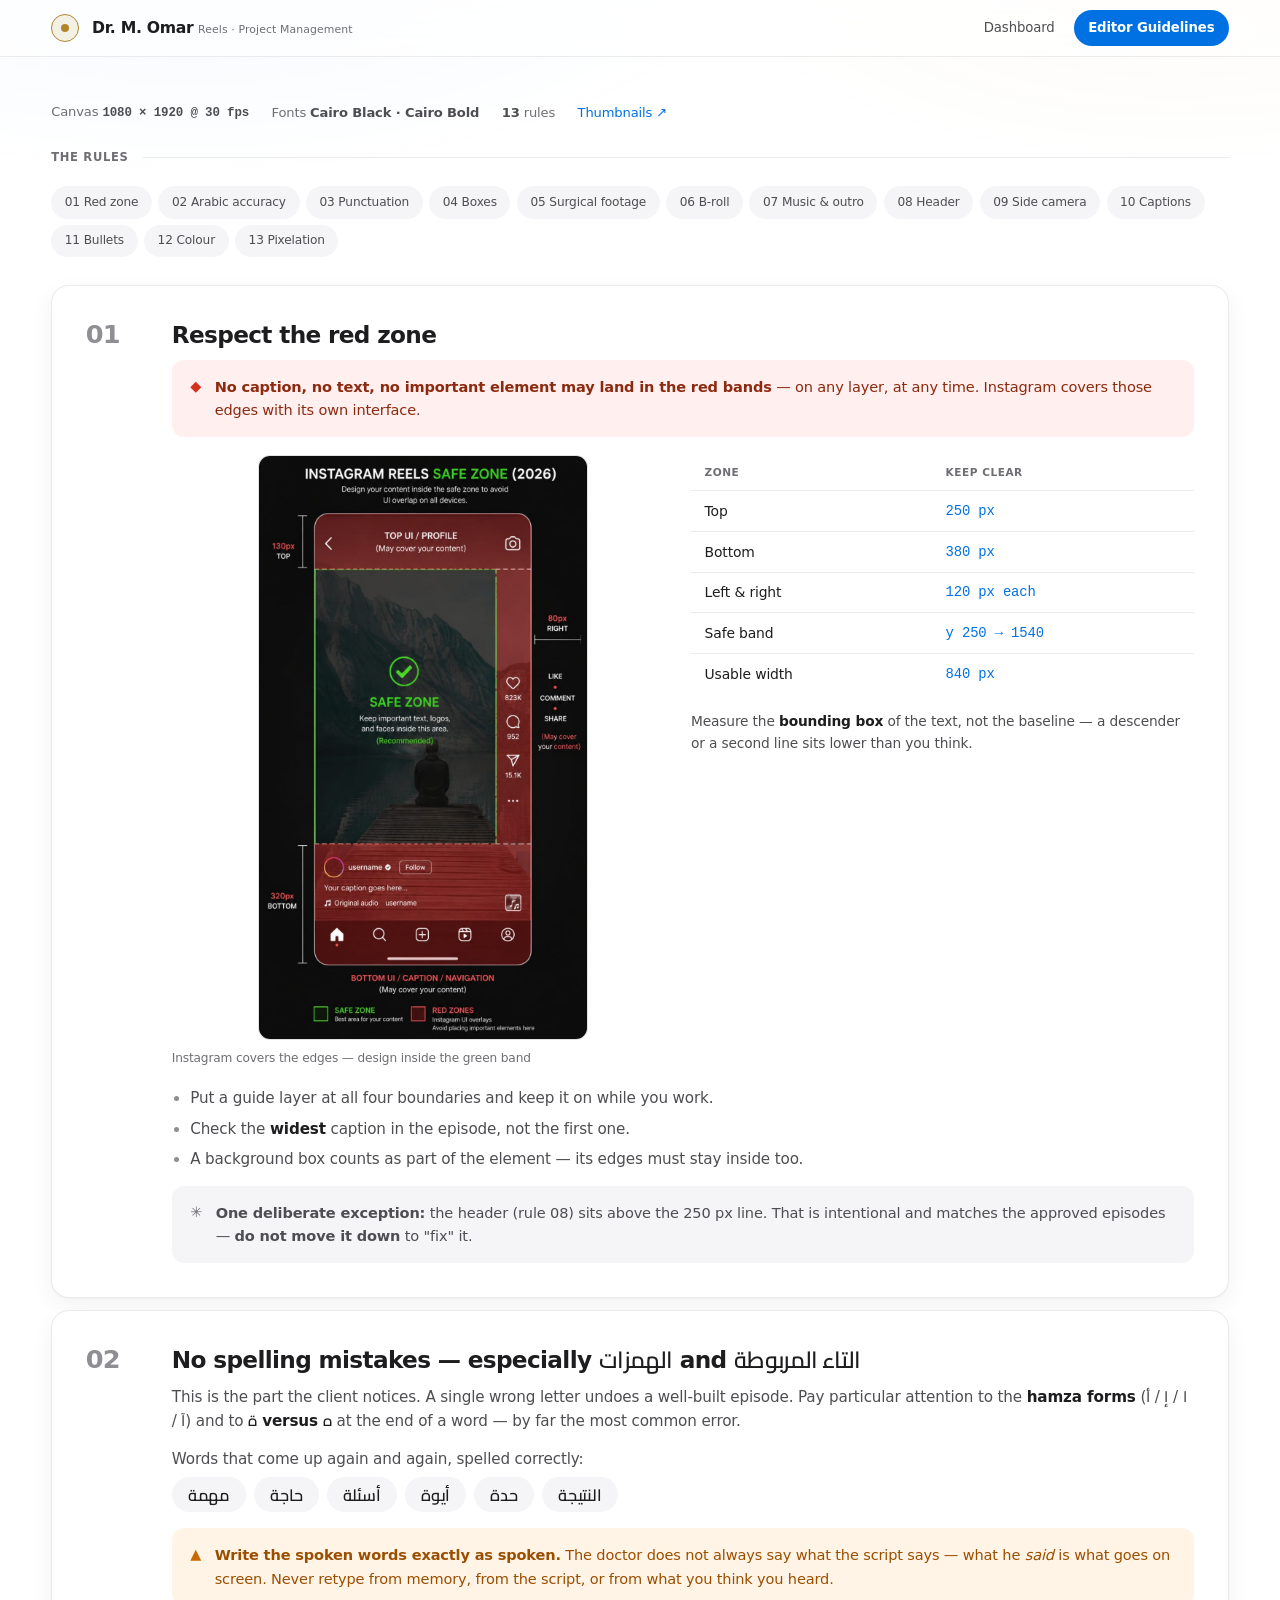
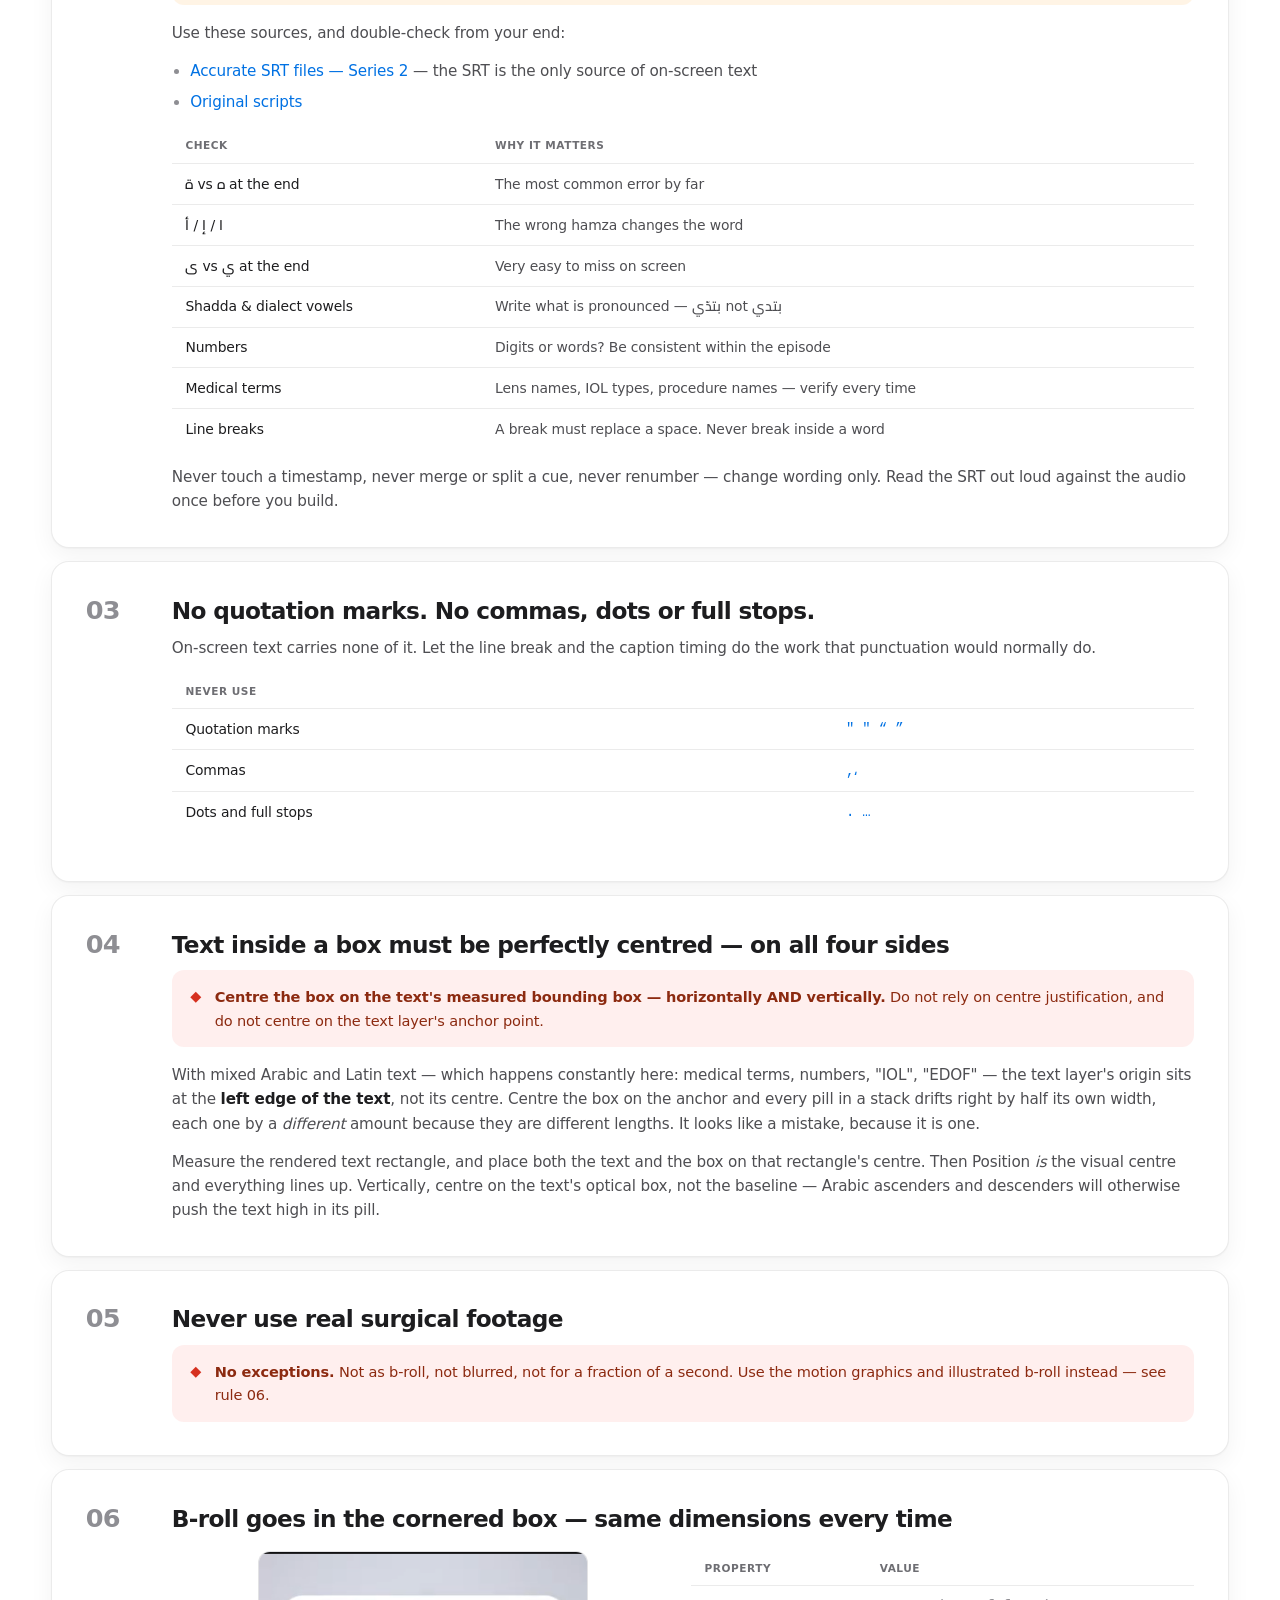
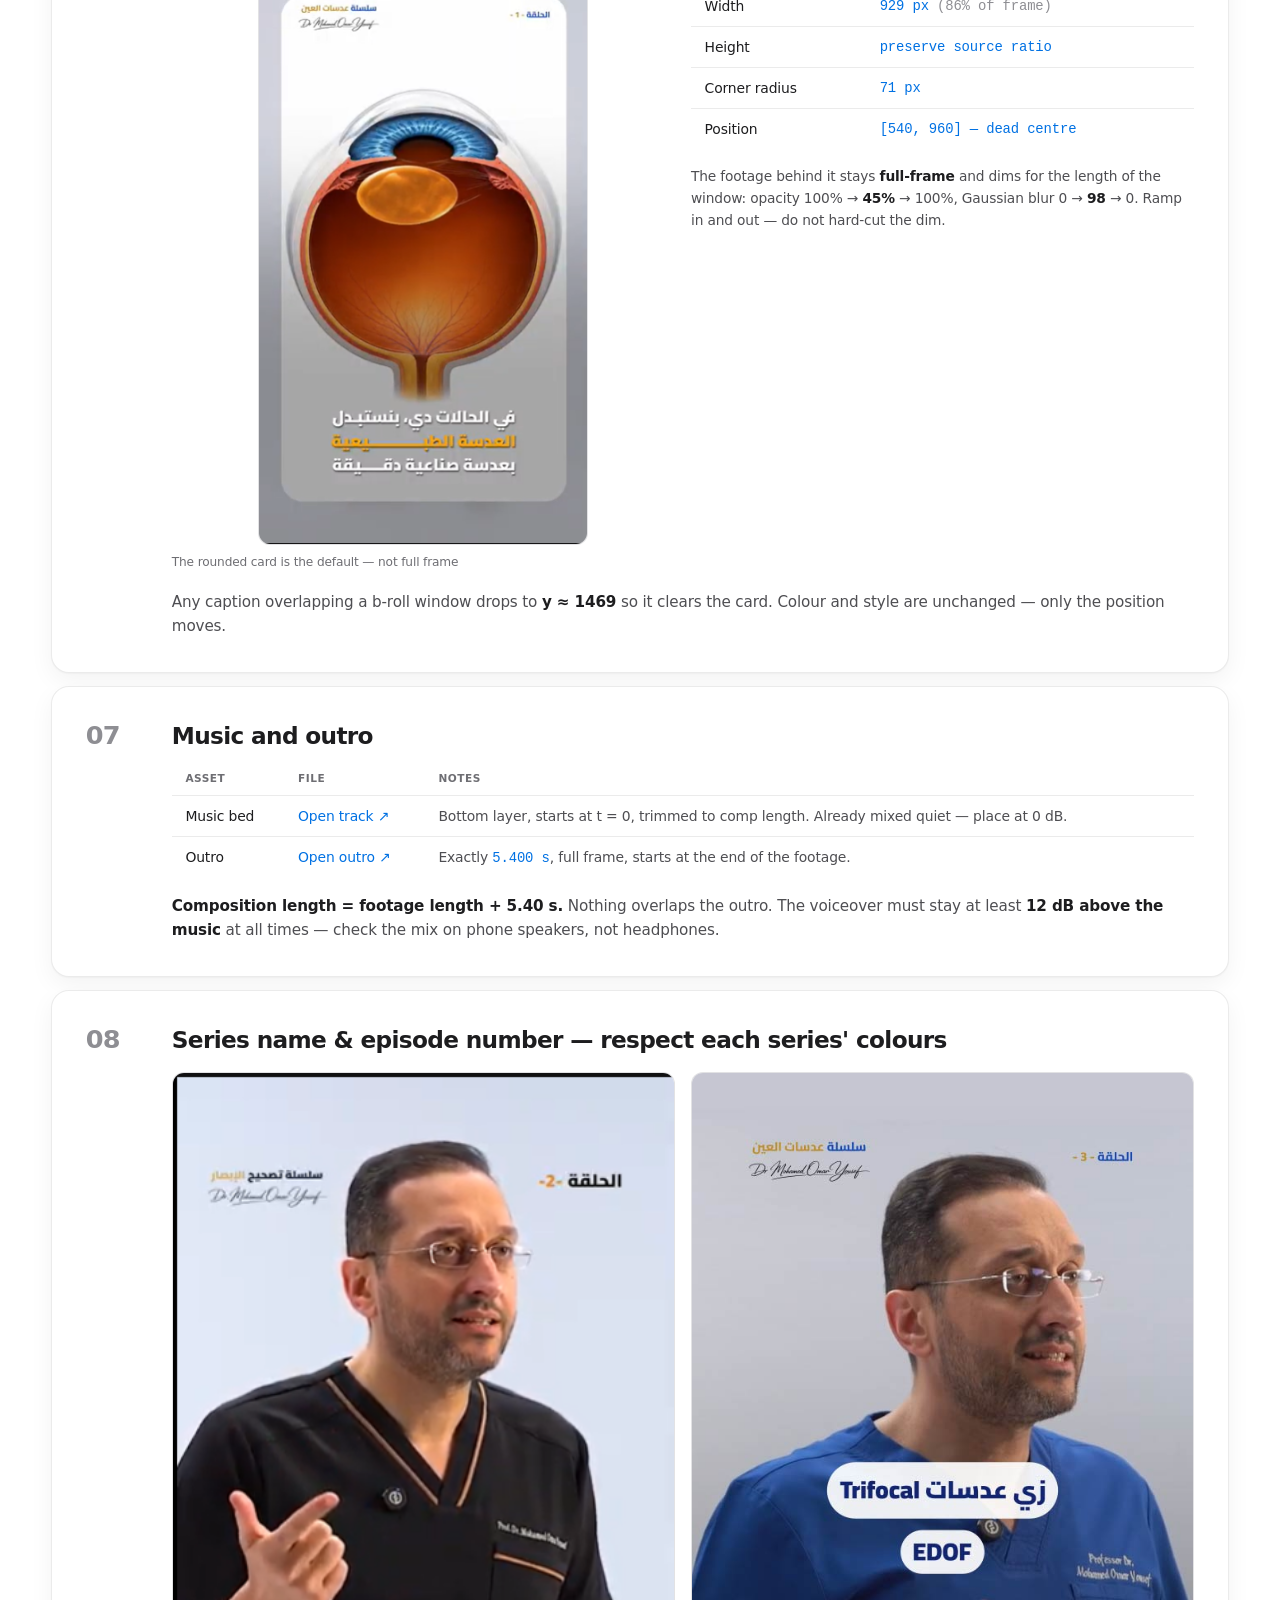
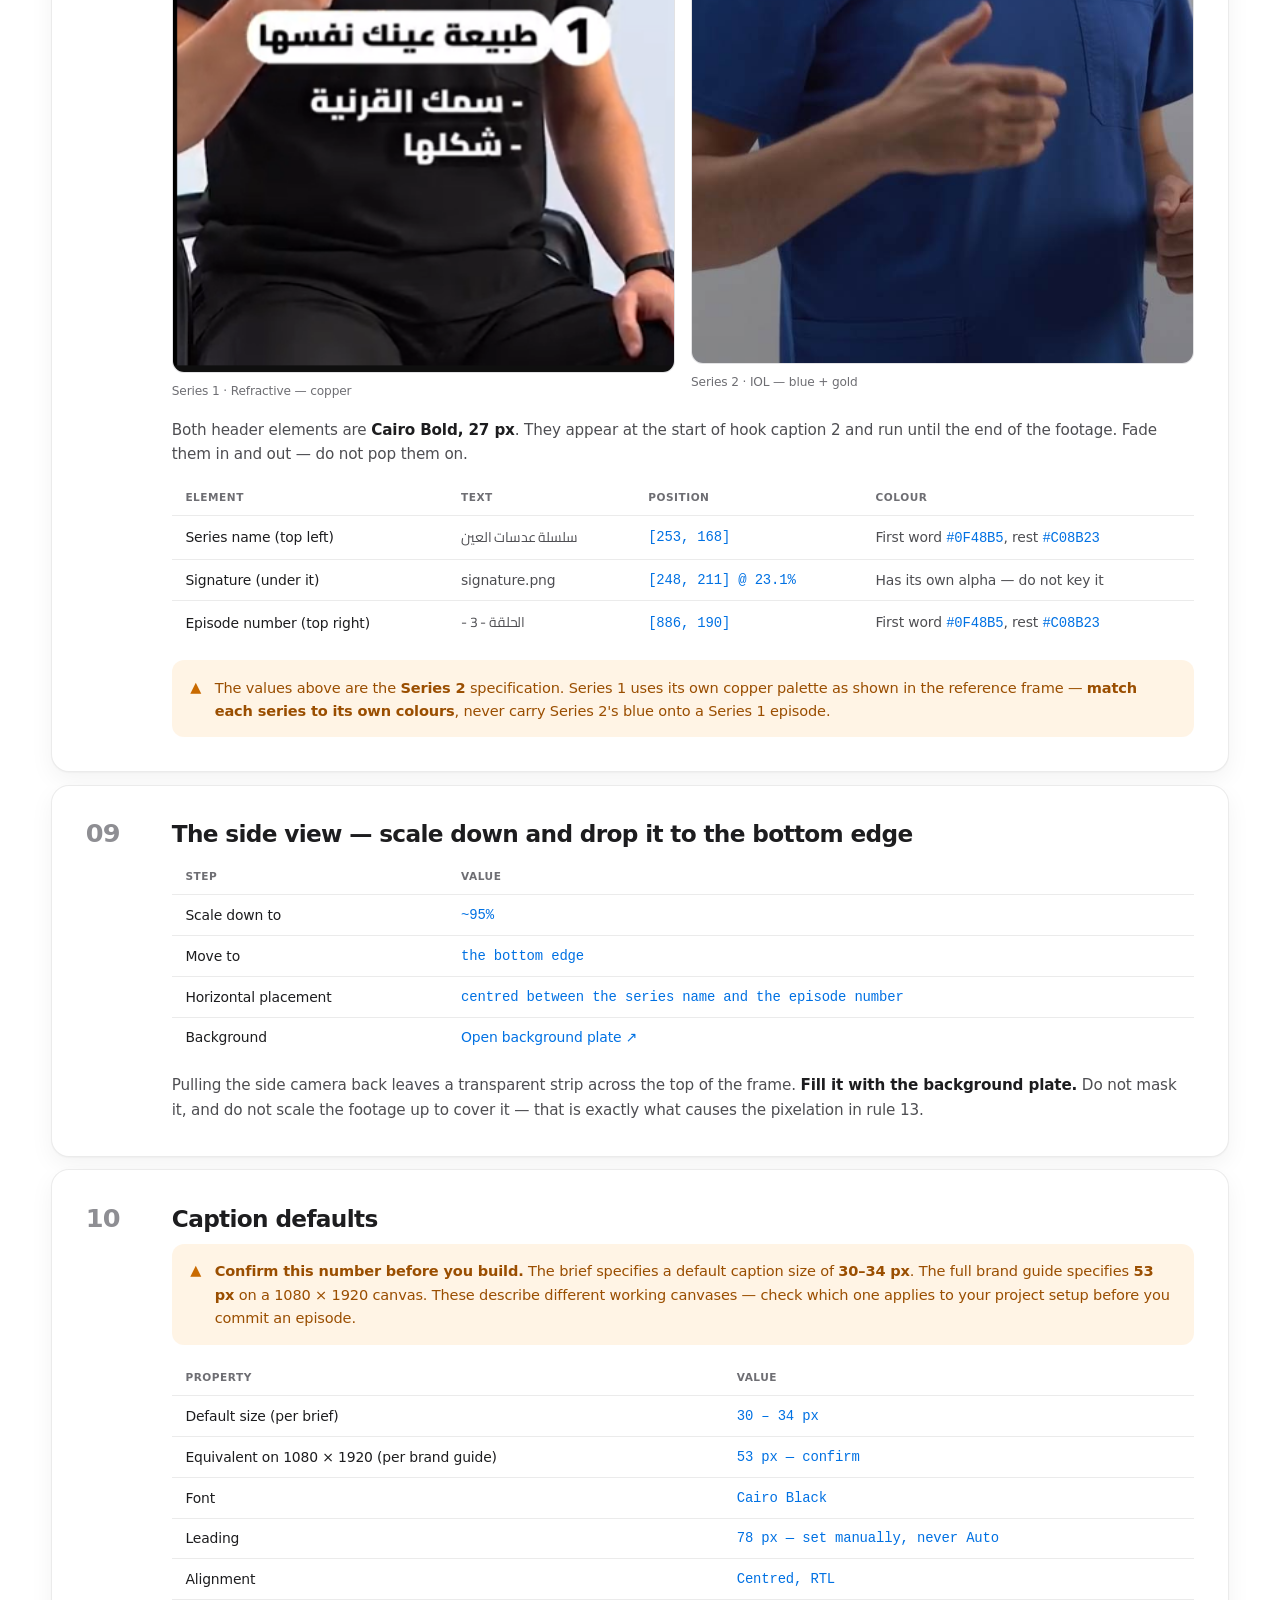
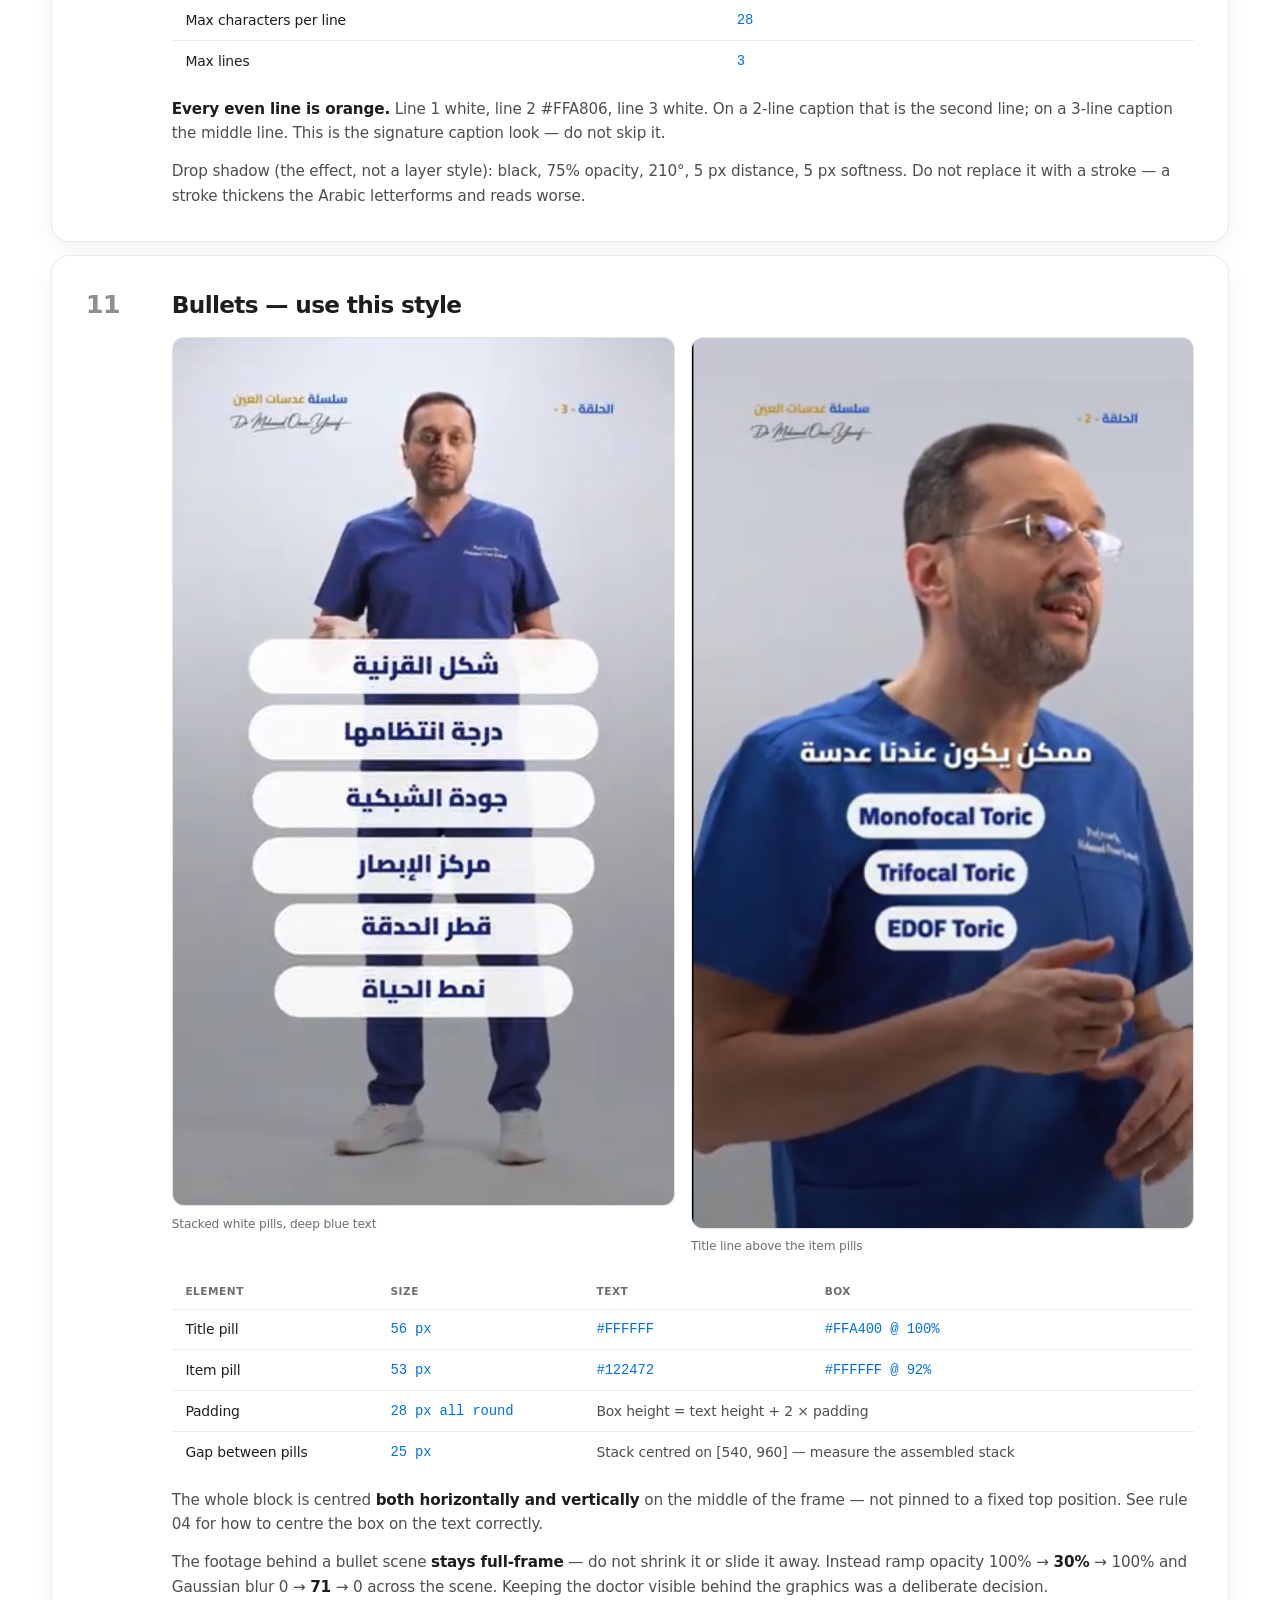
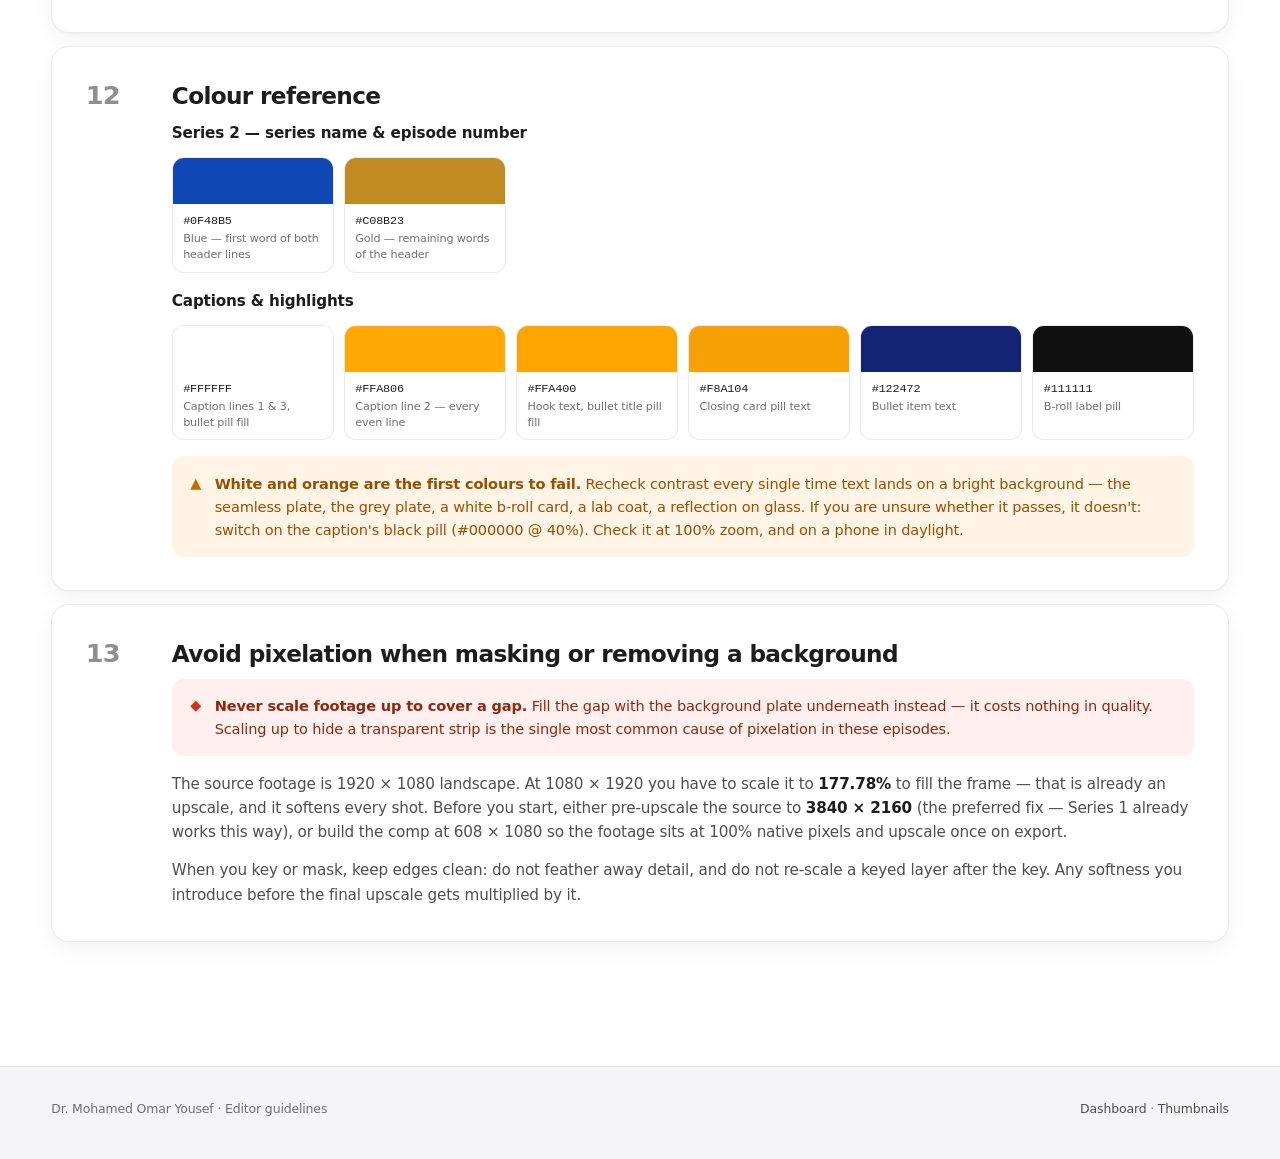
==== commit d19c1e25: "Add a Cards view for series episodes, plus S1 Ep 25 Every series body now renders both the episode t" ====
--- a/guidelines.html
+++ b/guidelines.html
@@ -38,7 +38,7 @@
       <span>Canvas <b class="num">1080 × 1920 @ 30 fps</b></span>
       <span>Fonts <b>Cairo Black · Cairo Bold</b></span>
       <span><b>13</b> rules</span>
-      <span><a href="M-Omar-Editor-Guide.md" style="color:var(--accent);font-weight:500;text-decoration:none">Full brand guide ↗</a></span>
+      <span><a href="https://drive.google.com/drive/folders/1OgyGto0Nb6C144wxizZ76RHrpu4rL2E7?usp=drive_link" target="_blank" rel="noopener noreferrer" style="color:var(--accent);font-weight:500;text-decoration:none">Thumbnails ↗</a></span>
     </p>
     <p class="eyebrow" style="margin-top:1.5rem">The rules</p>
     <nav class="toc" aria-label="Jump to a rule">
@@ -507,7 +507,7 @@
   <footer class="foot">
     <div class="shell foot__in">
       <span>Dr. Mohamed Omar Yousef · Editor guidelines</span>
-      <span><a href="index.html">Dashboard</a> · <a href="M-Omar-Editor-Guide.md">Full brand guide</a></span>
+      <span><a href="index.html">Dashboard</a> · <a href="https://drive.google.com/drive/folders/1OgyGto0Nb6C144wxizZ76RHrpu4rL2E7?usp=drive_link" target="_blank" rel="noopener noreferrer">Thumbnails</a></span>
     </div>
   </footer>
 
--- a/css/style.css
+++ b/css/style.css
@@ -42,7 +42,7 @@
   --st-review:     #FFB700;
   --st-notstarted: #D2D2D7;
 
-  --st-approved-ink:  #1D7F3C;
+  --st-approved-ink:  #16682F;   /* dark enough on the recessed version-row tint */
   --st-revisions-ink: #9A4E00;
   --st-review-ink:    #8A5A00;
 
@@ -124,7 +124,7 @@
    (a table, a long token) push its container past the viewport. Every direct
    item of a grid here is allowed to shrink instead. */
 .dash > *, .dash__side > *, .miniset > *, .serieslist > *,
-.rules > *, .figs > *, .swatches > *, .updates > * { min-width: 0; }
+.rules > *, .figs > *, .swatches > *, .updates > *, .ecards > * { min-width: 0; }
 .rule__body, .series__names, .update__list { min-width: 0; }
 
 /* visually hidden, still read by screen readers and still focusable */
@@ -723,6 +723,14 @@
   min-width: 0;
 }
 
+/* A few cuts are delivered in English. They keep the column's right alignment
+   so the table still reads as one column, but drop Cairo and the RTL flow. */
+.ttl[lang="en"], .ecard__ttl[lang="en"] {
+  font-family: var(--f-ui);
+  direction: ltr;
+  letter-spacing: -0.01em;
+}
+
 .linkchip {
   flex: none;
   display: inline-grid;
@@ -761,36 +769,57 @@
 .pill--in-review   { color: var(--st-review-ink);    background: rgba(255, 183, 0, 0.18); }
 .pill--not-started { color: var(--ink-3);            background: var(--ground-2); }
 
-/* reviewer checkboxes (display only).
-   This is the last column now, so it hugs the right edge. */
-.checks { display: flex; gap: 1.1rem; align-items: center; justify-content: flex-end; }
-
-.chk {
+/* ------------------------------------------------- version rows + verdicts */
+
+/* A version row is a sub-row of the episode above it: recessed, not clickable,
+   and deliberately quieter than its parent. */
+.vrow { background: var(--tint); }
+.vrow:hover { background: var(--tint); }   /* no hover affordance — not clickable */
+.vrow td { padding-top: 0.5rem !important; padding-bottom: 0.5rem !important; }
+.vrow td[data-c="ep"] { padding-left: calc(clamp(1rem, 3vw, 1.75rem) + 0.9rem) !important; }
+
+/* the └ connector tying the badge back to its episode number */
+.vbadge {
+  position: relative;
+  display: inline-block;
+  font-family: var(--f-mono);
+  font-size: 0.68rem;
+  font-weight: 500;
+  color: var(--accent-series, var(--ink-2));
+  background: var(--accent-soft, var(--ground-2));
+  border-radius: var(--r-pill);
+  padding: 0.16rem 0.6rem;
+  white-space: nowrap;
+}
+.vbadge::before {
+  content: "";
+  position: absolute;
+  left: -0.72rem;
+  top: 50%;
+  width: 0.42rem;
+  height: 1px;
+  background: var(--line-2);
+}
+
+/* the verdict chips — last column, hugs the right edge */
+.checks { display: flex; flex-wrap: wrap; gap: 0.4rem 0.5rem; align-items: center; justify-content: flex-end; }
+
+.vd {
   display: inline-flex;
   align-items: center;
-  gap: 0.45rem;
-  font-size: 0.8rem;
-  color: var(--ink-3);
+  gap: 0.4rem;
+  font-size: 0.73rem;
+  padding: 0.24rem 0.62rem;
+  border-radius: var(--r-pill);
   white-space: nowrap;
 }
-.chk__box {
-  width: 16px; height: 16px;
-  flex: none;
-  border-radius: 5px;
-  border: 1.5px solid var(--line-2);
-  background: #fff;
-  display: grid;
-  place-items: center;
-  color: transparent;
-  transition: all 0.22s var(--ease);
-}
-.chk__box svg { width: 9px; height: 9px; }
-.chk.is-on { color: var(--ink); font-weight: 500; }
-.chk.is-on .chk__box {
-  background: var(--st-approved);
-  border-color: var(--st-approved);
-  color: #fff;
-}
+.vd b { font-weight: 600; }
+.vd__ic { display: inline-grid; place-items: center; flex: none; }
+.vd__ic svg { width: 11px; height: 11px; display: block; }
+
+.vd--approved  { color: var(--st-approved-ink);  background: rgba(52, 199, 89, 0.14); }
+.vd--revisions { color: var(--st-revisions-ink); background: rgba(255, 149, 0, 0.14); }
+.vd--pending   { color: var(--ink-3);            background: var(--ground-2); }
 
 /* the band that covers the checkboxes once approved / published */
 .band {
@@ -843,6 +872,124 @@
   /* left-aligned inside the card, where there is no right edge to hug */
   .checks { justify-content: flex-start; }
   .band { justify-content: flex-start; }
+
+  /* A version row becomes its own compact block, indented under the episode
+     card. Badge on top, verdict chips stacked beneath it. */
+  .tbl tbody tr.vrow {
+    grid-template-areas:
+      "ep  ep"
+      "rev rev";
+    gap: 0.5rem;
+    padding-top: 0.75rem;
+    padding-bottom: 0.75rem;
+    padding-left: calc(clamp(1rem, 4vw, 1.5rem) + 0.9rem);
+  }
+  .vrow td[data-c="ep"] { padding-left: 0 !important; }
+  .vrow td[data-c="title"], .vrow td[data-c="status"] { display: none; }
+  .vd { font-size: 0.72rem; }
+}
+
+/* ==================================================== list / cards view === */
+
+/* The eyebrow is a flex row whose ::after rule line is generated last, so the
+   toggle cannot live inside it — it would land before the rule. */
+.sectionhead {
+  display: flex;
+  flex-wrap: wrap;
+  align-items: center;
+  gap: 0.6rem 1.1rem;
+  margin-bottom: 1.25rem;
+}
+.sectionhead .eyebrow { flex: 1; margin-bottom: 0; }
+
+/* iOS-style segmented control: recessed track, raised active segment. */
+.viewtoggle {
+  display: inline-flex;
+  gap: 2px;
+  padding: 2px;
+  background: var(--ground-2);
+  border-radius: var(--r-pill);
+  flex: none;
+}
+.viewtoggle button {
+  font: inherit;
+  font-size: 0.74rem;
+  font-weight: 600;
+  letter-spacing: 0.01em;
+  color: var(--ink-3);
+  background: none;
+  border: 0;
+  border-radius: var(--r-pill);
+  padding: 0.34rem 0.9rem;
+  cursor: pointer;
+  transition: background 0.22s var(--ease), color 0.22s var(--ease),
+              box-shadow 0.22s var(--ease);
+}
+.viewtoggle button:hover { color: var(--ink-2); }
+.viewtoggle button[aria-pressed="true"] {
+  color: var(--ink);
+  background: var(--panel);
+  box-shadow: var(--shadow);
+}
+
+/* Only one of the two lives at a time — scoped to .serieslist so the .scroll-x
+   used on the guidelines page is untouched. */
+.serieslist[data-view="list"]  .ecards   { display: none; }
+.serieslist[data-view="cards"] .scroll-x { display: none; }
+
+.ecards {
+  display: grid;
+  grid-template-columns: repeat(auto-fill, minmax(258px, 1fr));
+  gap: 0.75rem;
+  padding: clamp(1rem, 3vw, 1.75rem);
+  border-top: 1px solid var(--line);
+}
+
+.ecard {
+  display: flex;
+  flex-direction: column;
+  gap: 0.6rem;
+  padding: 1rem 1.05rem;
+  border: 1px solid var(--line);
+  border-radius: var(--r-md);
+  background: var(--panel);
+  transition: border-color 0.22s var(--ease), box-shadow 0.22s var(--ease),
+              transform 0.22s var(--ease);
+}
+.ecard.is-linked { cursor: pointer; }
+.ecard.is-linked:hover {
+  border-color: var(--accent-series, var(--line-2));
+  box-shadow: var(--shadow);
+  transform: translateY(-1px);
+}
+
+.ecard__top { display: flex; align-items: center; justify-content: space-between; gap: 0.6rem; }
+
+.ecard__ttl {
+  margin: 0;
+  font-size: 0.95rem;
+  line-height: 1.75;
+  color: var(--ink);
+  flex: 1;
+}
+
+.ecard__meta { display: flex; flex-wrap: wrap; gap: 0.4rem; }
+
+/* the latest cut, sitting below a hairline like a card footer */
+.ecard__foot {
+  display: flex;
+  flex-wrap: wrap;
+  align-items: center;
+  gap: 0.45rem 0.6rem;
+  padding-top: 0.6rem;
+  border-top: 1px solid var(--line);
+}
+/* the └ connector only means something in the indented table */
+.ecard .vbadge::before { display: none; }
+.ecard .checks { justify-content: flex-start; }
+
+@media (max-width: 560px) {
+  .ecards { grid-template-columns: 1fr; }
 }
 
 /* ============================================================ guidelines == */
